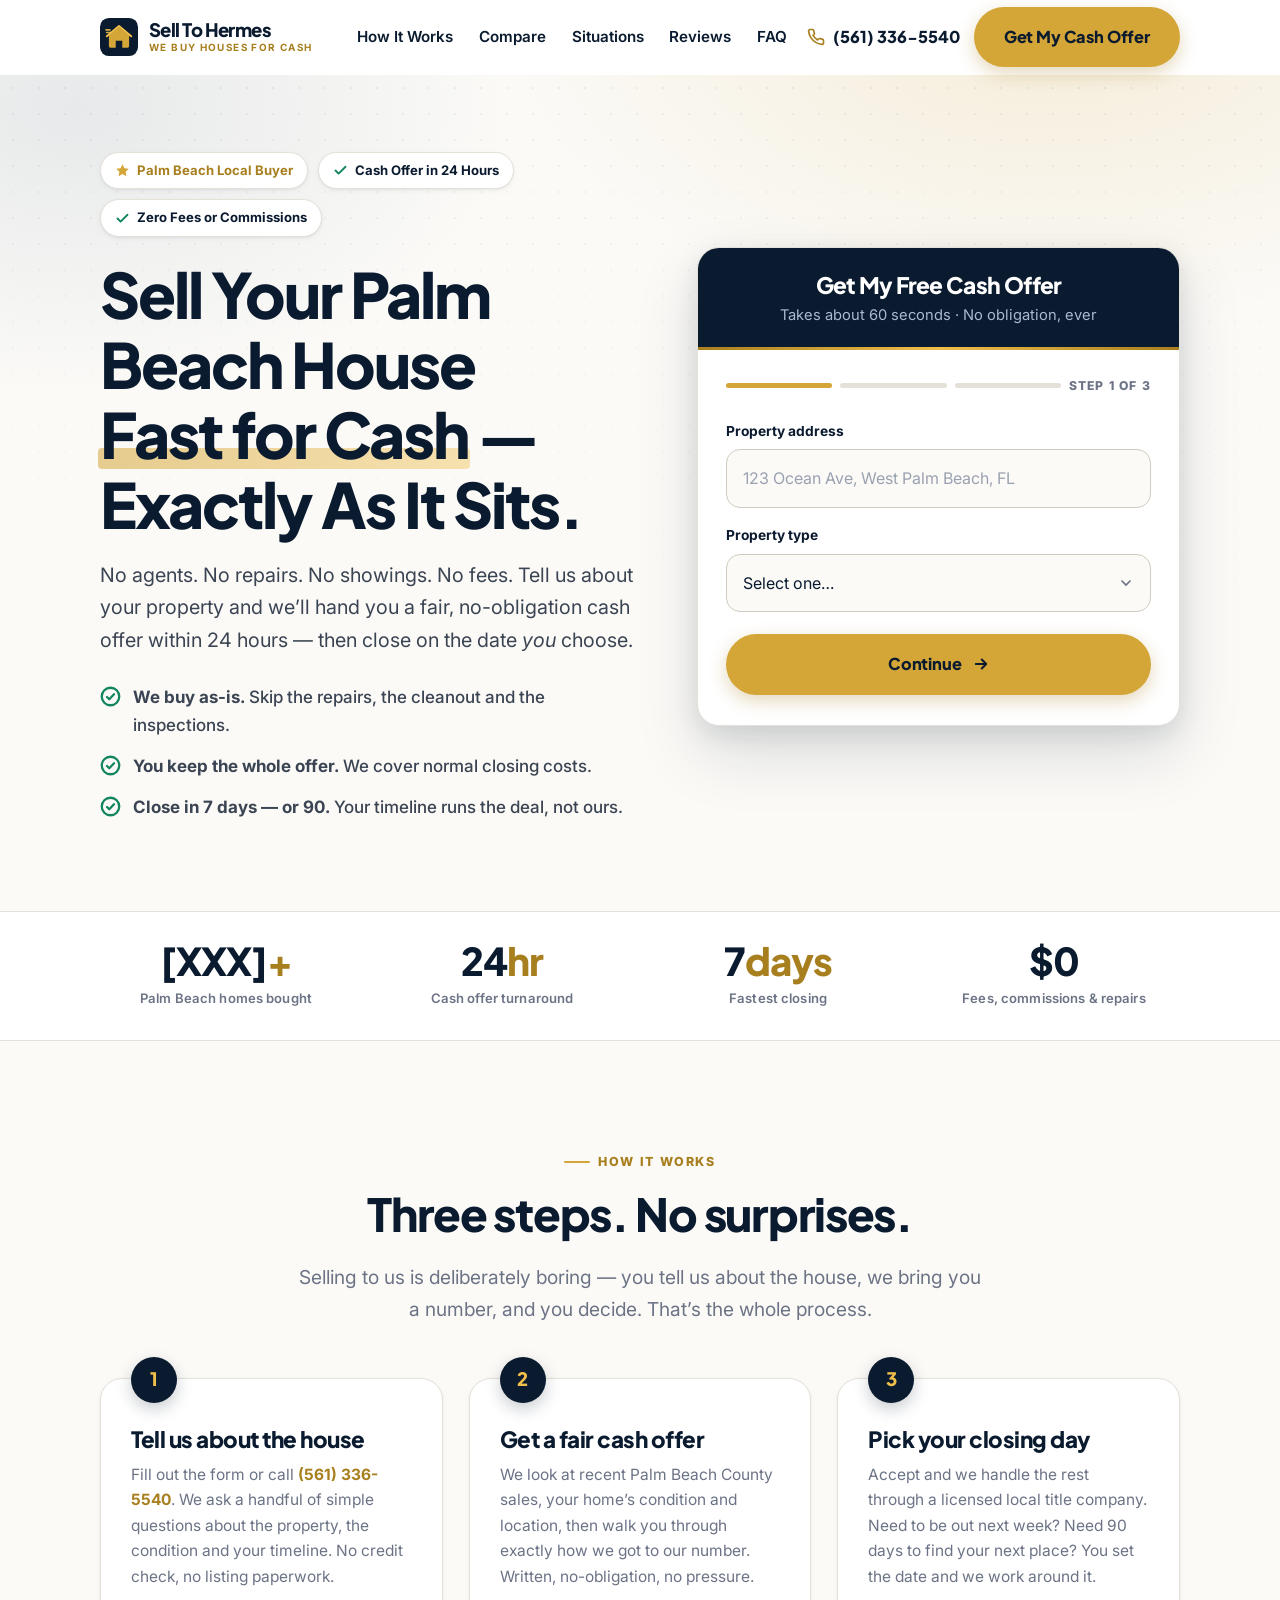
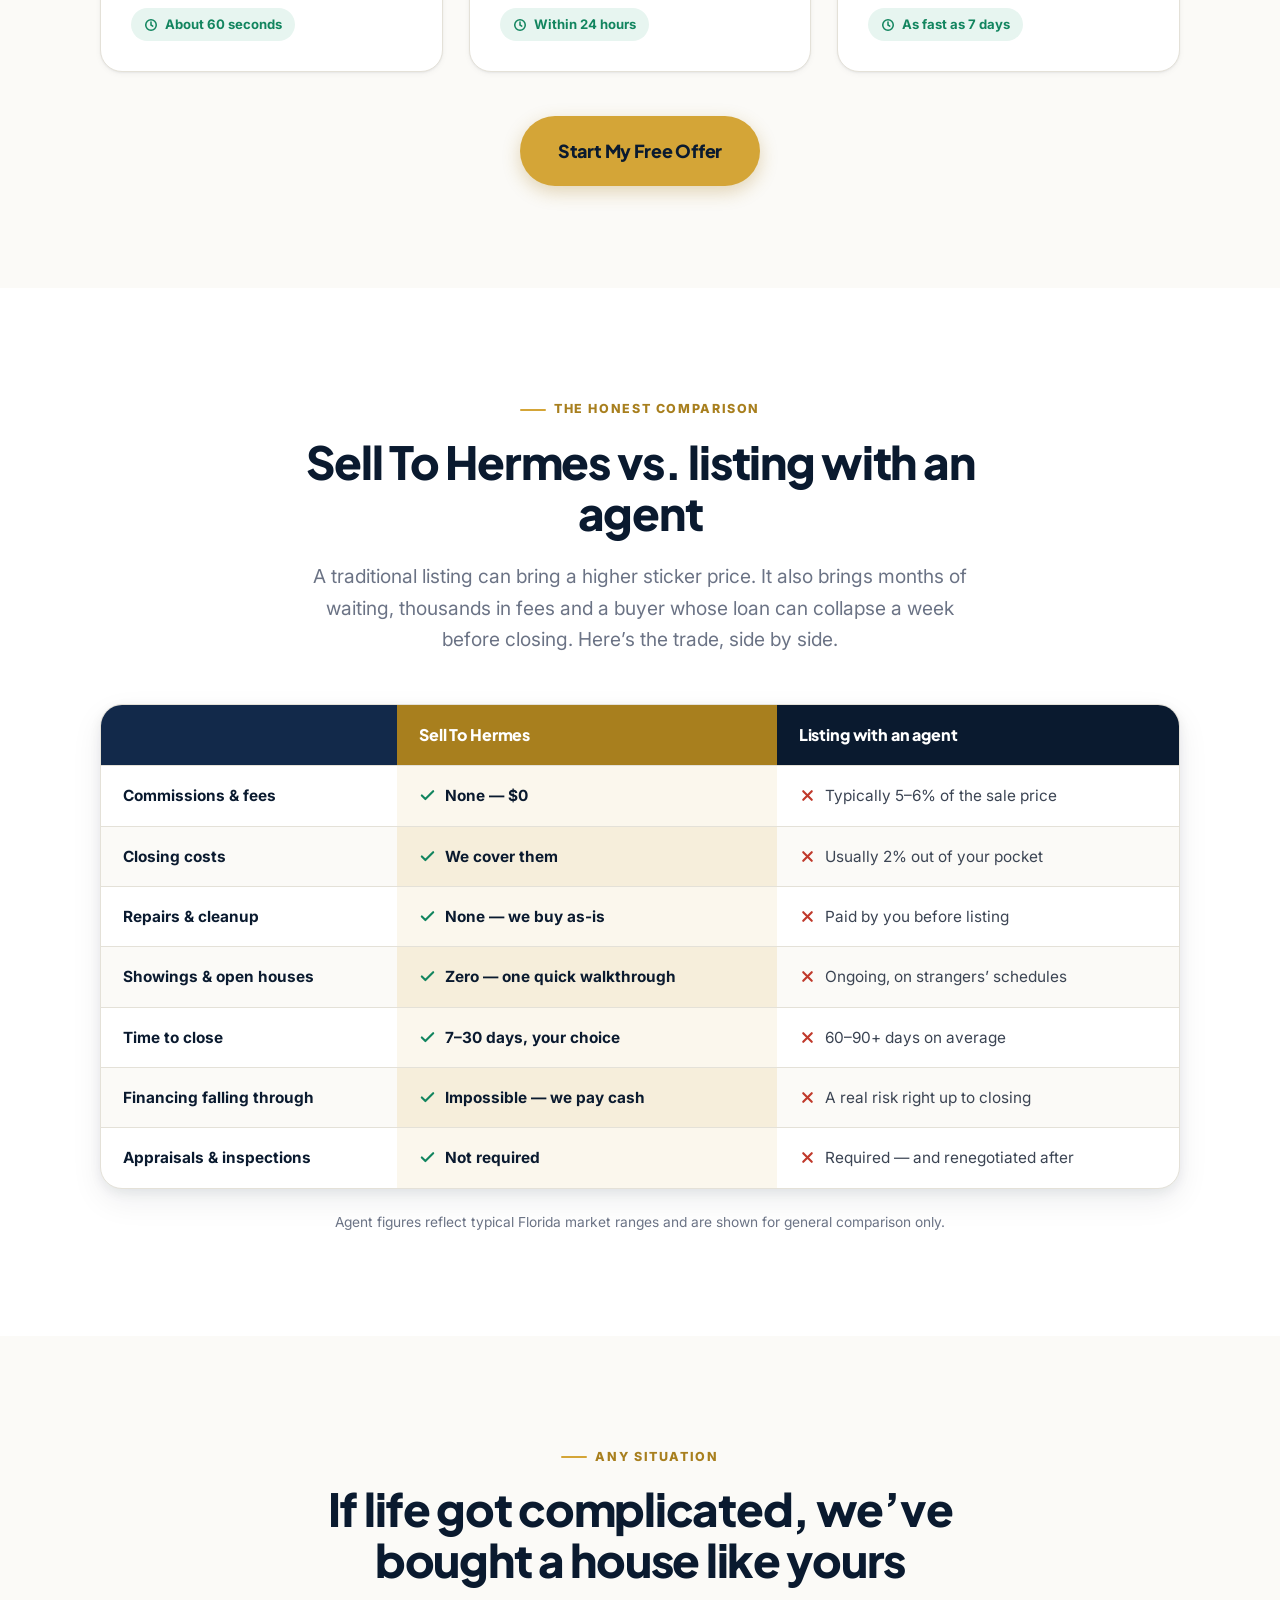
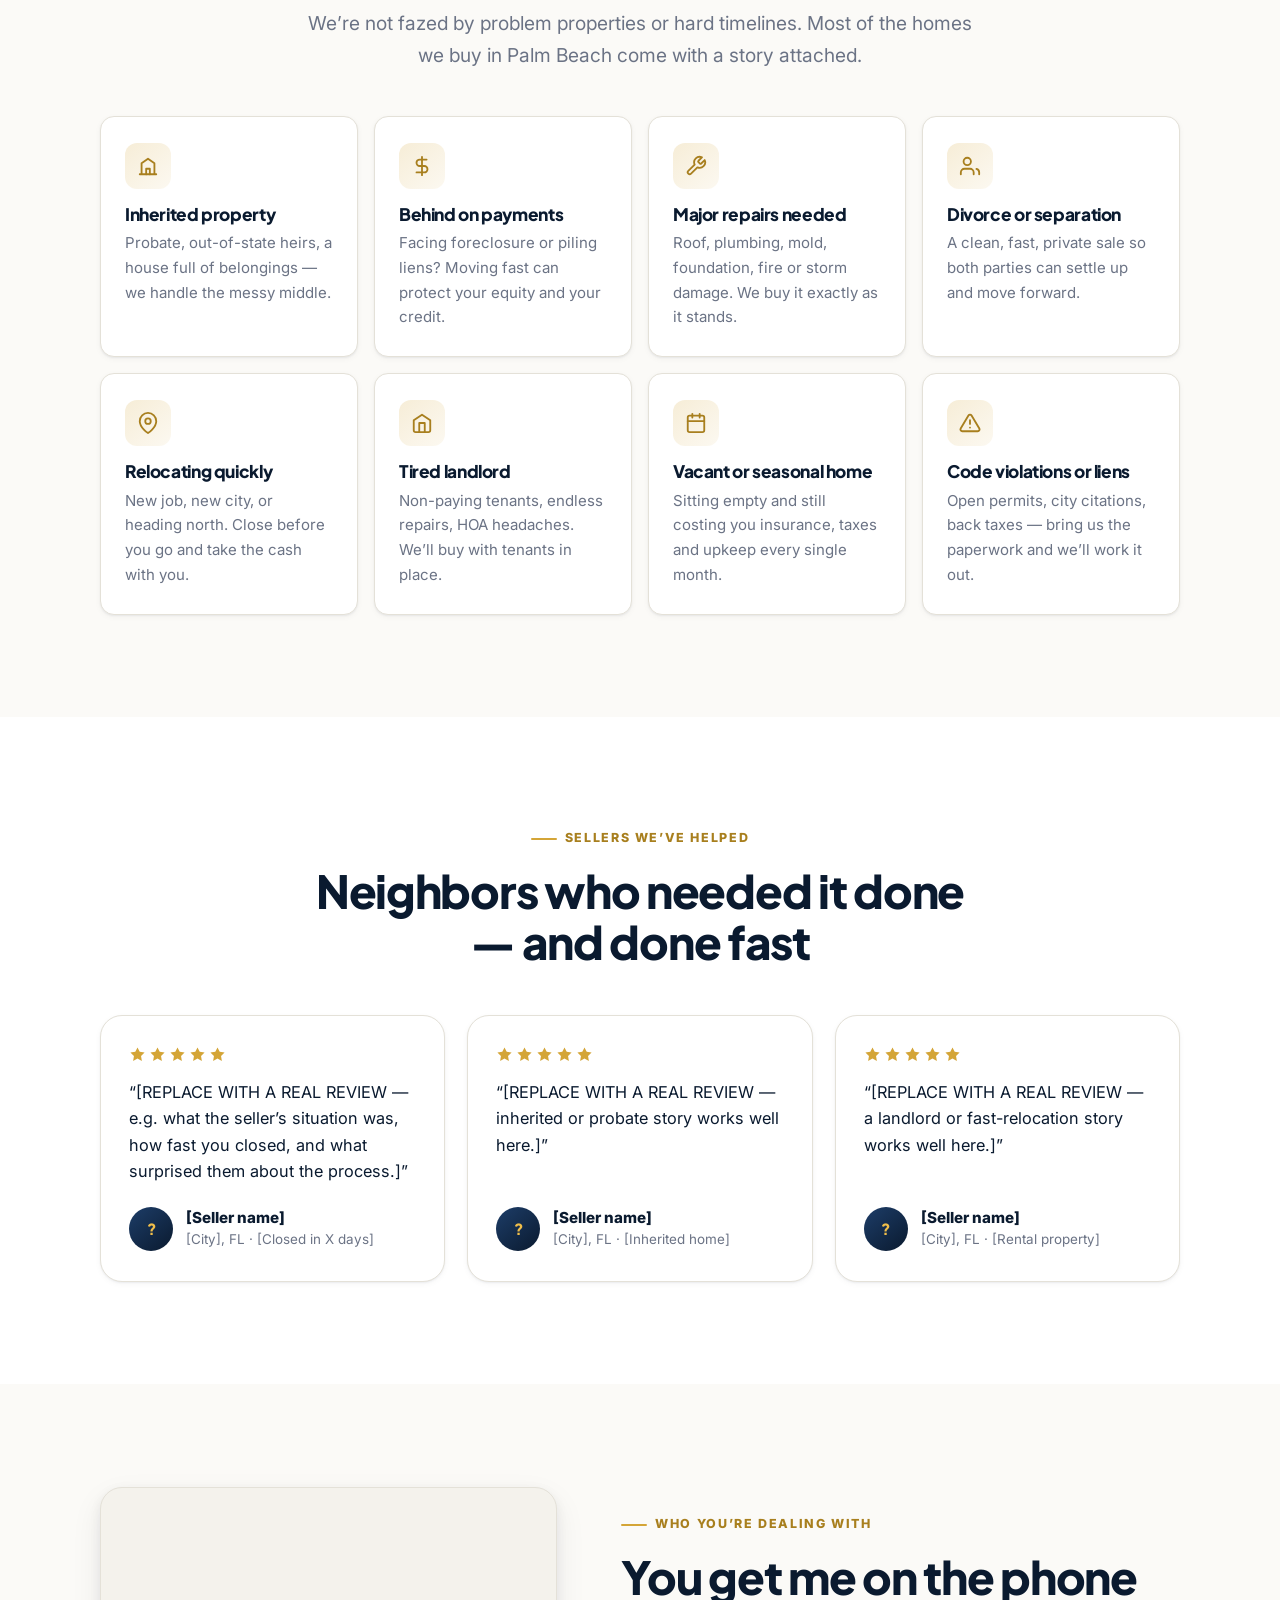
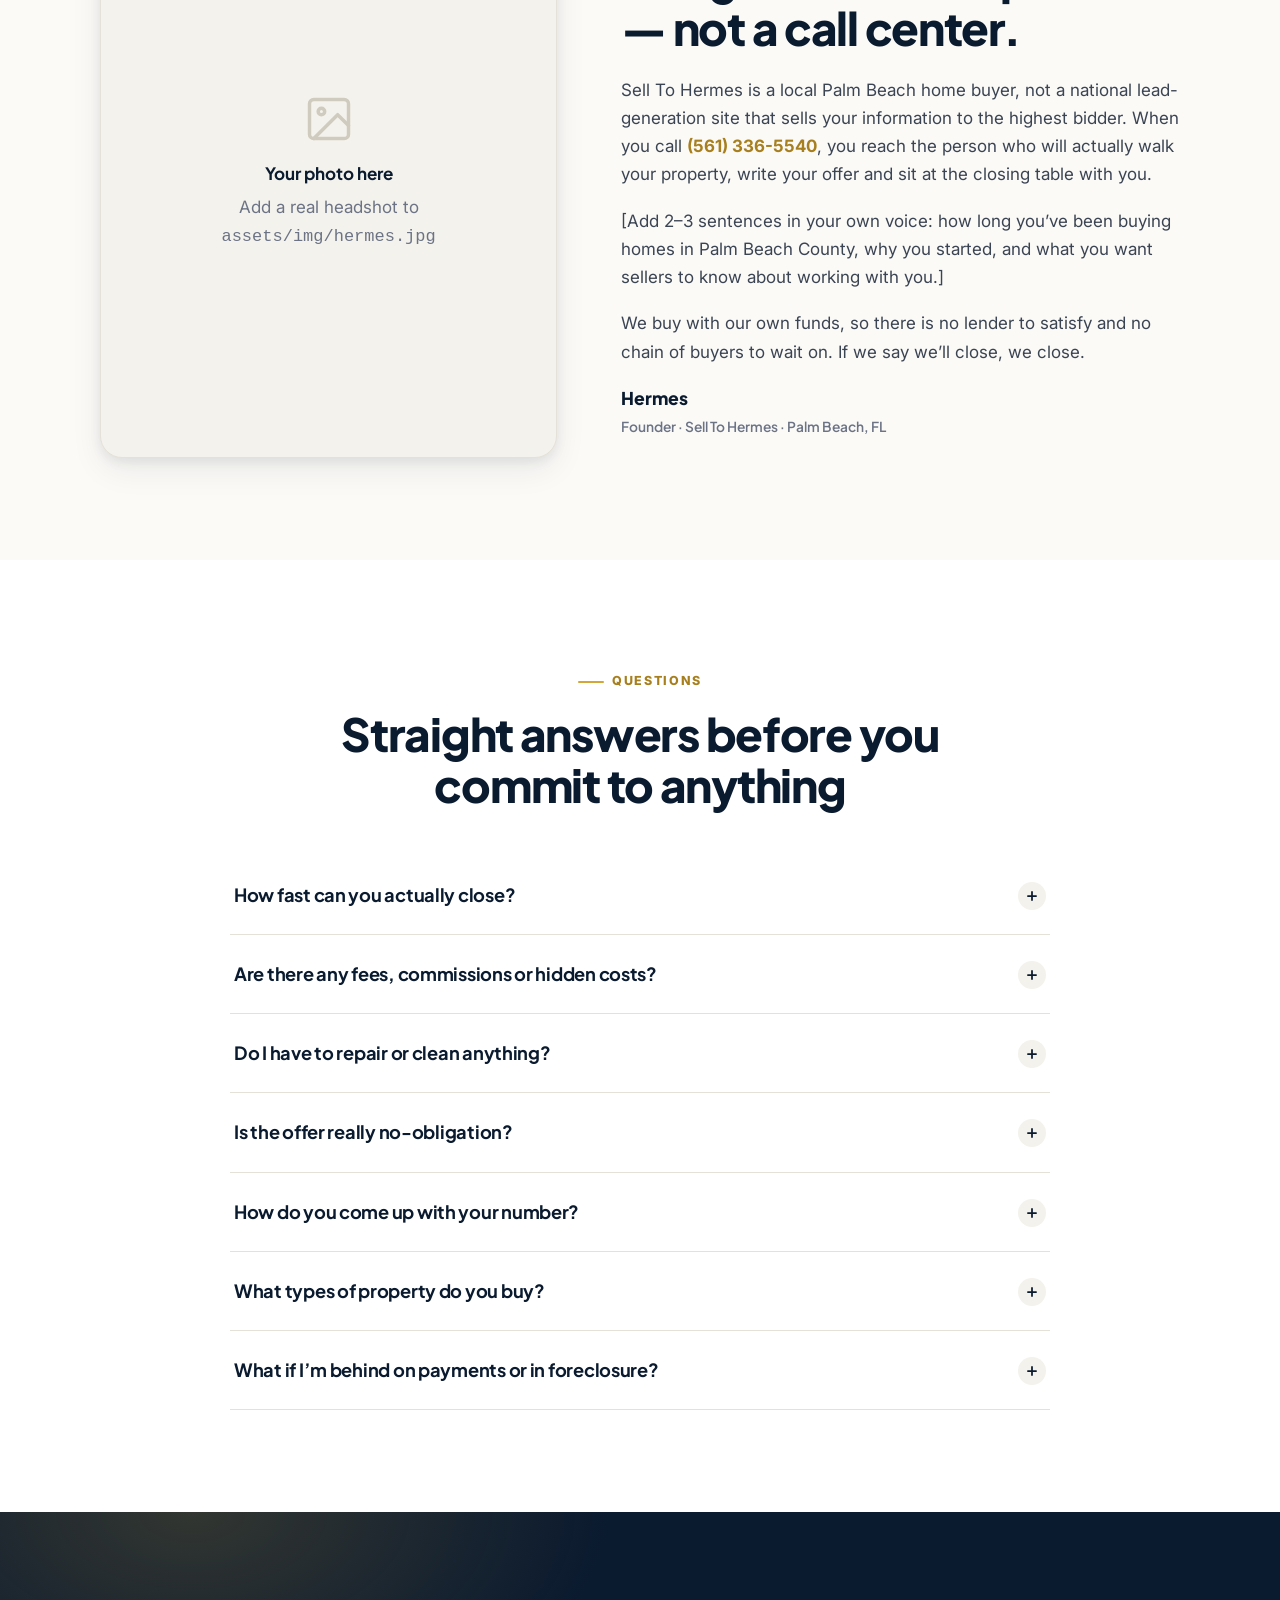
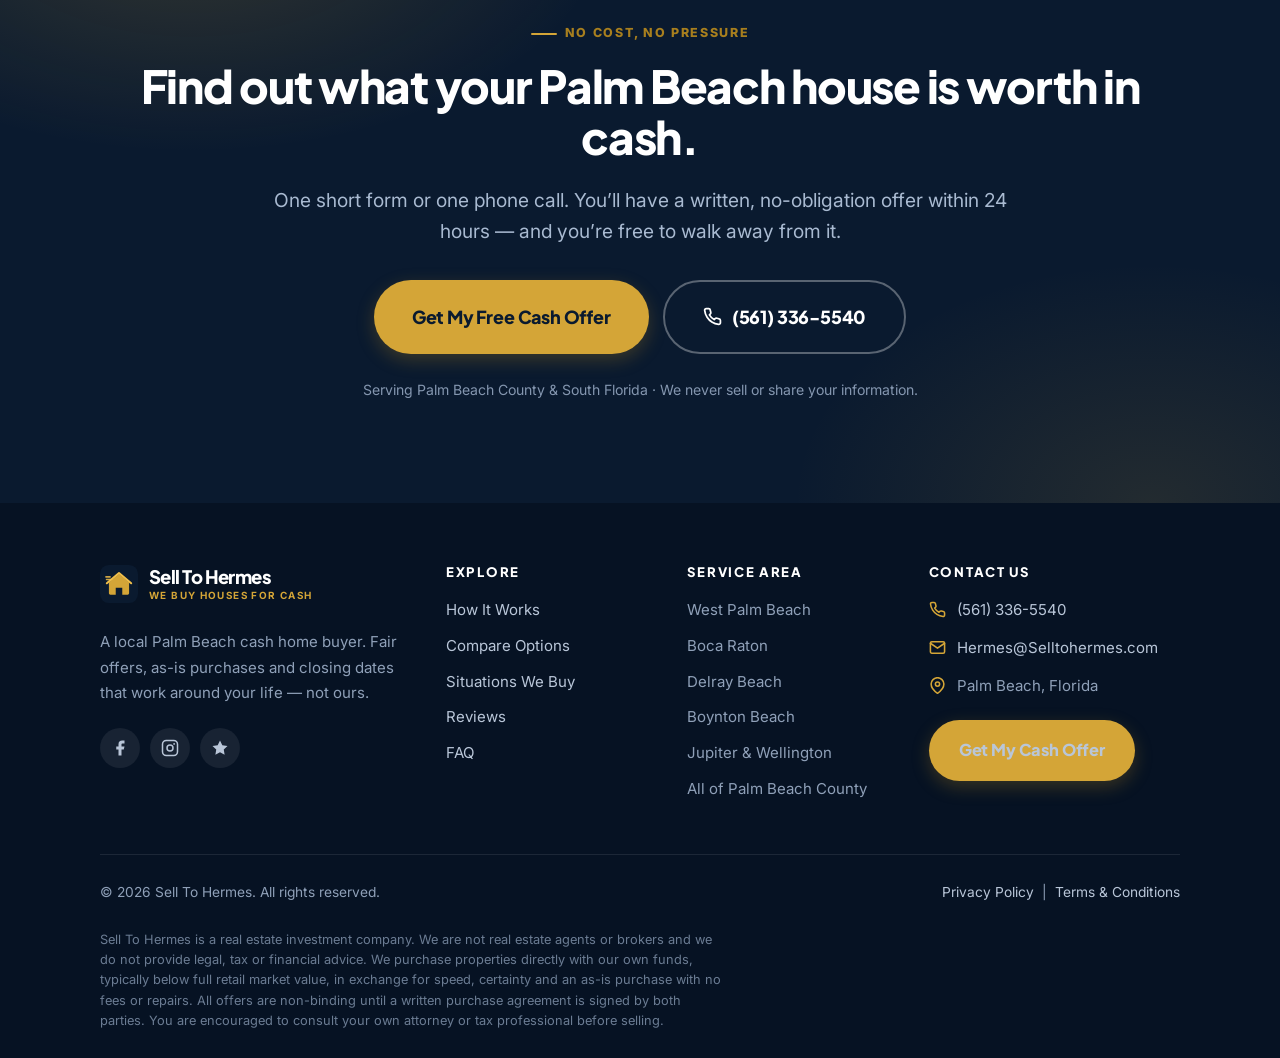
==== index.html @ 59752002 "Build Sell To Hermes cash-home-buyer landing site Complete static site for selltohermes.com, modeled" ====
<!DOCTYPE html>
<html lang="en">
<head>
<meta charset="utf-8">
<meta name="viewport" content="width=device-width, initial-scale=1">
<title>Sell To Hermes | We Buy Houses for Cash in Palm Beach, FL</title>
<meta name="description" content="Sell your Palm Beach house fast for cash. No agents, no fees, no repairs, no showings. Get a fair cash offer in 24 hours and close on the day you choose. Call (561) 336-5540.">
<link rel="canonical" href="https://selltohermes.com/">
<meta name="theme-color" content="#0A1A2F">

<!-- Open Graph / social -->
<meta property="og:type" content="website">
<meta property="og:site_name" content="Sell To Hermes">
<meta property="og:title" content="We Buy Houses for Cash in Palm Beach, FL | Sell To Hermes">
<meta property="og:description" content="Get a fair, no-obligation cash offer on your Palm Beach home in 24 hours. Any condition, any situation. You pick the closing date.">
<meta property="og:url" content="https://selltohermes.com/">
<meta property="og:image" content="https://selltohermes.com/assets/img/og-image.jpg">
<meta name="twitter:card" content="summary_large_image">

<link rel="icon" href="assets/img/favicon.svg" type="image/svg+xml">
<link rel="apple-touch-icon" href="assets/img/favicon.svg">

<link rel="preconnect" href="https://fonts.googleapis.com">
<link rel="preconnect" href="https://fonts.gstatic.com" crossorigin>
<link href="https://fonts.googleapis.com/css2?family=Inter:wght@400;500;600;700&family=Plus+Jakarta+Sans:wght@700;800&display=swap" rel="stylesheet">
<link rel="stylesheet" href="assets/css/styles.css">

<script type="application/ld+json">
{
  "@context": "https://schema.org",
  "@type": "RealEstateAgent",
  "name": "Sell To Hermes",
  "description": "Local cash home buyer serving Palm Beach County, Florida. We buy houses as-is for cash with no fees, no commissions and no repairs.",
  "url": "https://selltohermes.com/",
  "telephone": "+1-561-336-5540",
  "email": "Hermes@Selltohermes.com",
  "image": "https://selltohermes.com/assets/img/logo.svg",
  "priceRange": "$$",
  "address": {
    "@type": "PostalAddress",
    "addressLocality": "Palm Beach",
    "addressRegion": "FL",
    "addressCountry": "US"
  },
  "areaServed": [
    { "@type": "AdministrativeArea", "name": "Palm Beach County, Florida" },
    { "@type": "City", "name": "West Palm Beach" },
    { "@type": "City", "name": "Boca Raton" },
    { "@type": "City", "name": "Delray Beach" },
    { "@type": "City", "name": "Boynton Beach" },
    { "@type": "City", "name": "Jupiter" },
    { "@type": "City", "name": "Wellington" }
  ]
}
</script>
<script type="application/ld+json">
{
  "@context": "https://schema.org",
  "@type": "FAQPage",
  "mainEntity": [
    { "@type": "Question", "name": "How fast can you close?",
      "acceptedAnswer": { "@type": "Answer", "text": "We can close in as little as 7 days because we pay cash and skip lender approval, appraisals and underwriting. If you need more time, you pick the date — 30, 60 or 90 days out is no problem." } },
    { "@type": "Question", "name": "Do I pay any fees or commissions?",
      "acceptedAnswer": { "@type": "Answer", "text": "No. There are no agent commissions, no listing fees and no hidden charges. We also cover normal closing costs, so the number we agree on is the number you walk away with." } },
    { "@type": "Question", "name": "Do I need to make repairs or clean the house?",
      "acceptedAnswer": { "@type": "Answer", "text": "No. We buy houses completely as-is. Leave what you do not want, skip the repairs, skip the cleanout, skip the staging. Roof, plumbing, mold, code violations, hoarder situations — we have seen it and we will still make an offer." } },
    { "@type": "Question", "name": "Is the cash offer really no obligation?",
      "acceptedAnswer": { "@type": "Answer", "text": "Yes. You get a written offer with no pressure and no cost. Take it to your attorney, your family or another buyer. If it is not right for you, walk away — we will never chase you." } },
    { "@type": "Question", "name": "How do you decide what to offer?",
      "acceptedAnswer": { "@type": "Answer", "text": "We look at what comparable homes in your neighborhood have recently sold for, the condition and location of your property, and what it will cost us to repair and resell it. We will walk you through the math line by line so the number makes sense." } },
    { "@type": "Question", "name": "What kinds of properties do you buy?",
      "acceptedAnswer": { "@type": "Answer", "text": "Single family homes, townhouses, condos, duplexes, multi-family, mobile homes on land and vacant lots throughout Palm Beach County and South Florida — occupied, vacant, or with tenants in place." } }
  ]
}
</script>
</head>
<body>
<a class="skip-link" href="#main">Skip to content</a>

<!-- ═══════════════════════════════════════════════════════════ HEADER ═══ -->
<header class="header" id="header">
  <div class="wrap header__bar">
    <a class="logo" href="index.html" aria-label="Sell To Hermes — home">
      <img class="logo__mark" src="assets/img/logo.svg" alt="" width="38" height="38">
      <span class="logo__text">
        <span class="logo__name">Sell To Hermes</span>
        <span class="logo__tag">We Buy Houses for Cash</span>
      </span>
    </a>

    <nav class="nav" id="nav" aria-label="Main">
      <a href="#how">How It Works</a>
      <a href="#compare">Compare</a>
      <a href="#situations">Situations</a>
      <a href="#reviews">Reviews</a>
      <a href="#faq">FAQ</a>
      <a class="btn btn--ink" href="#offer">Get My Cash Offer</a>
    </nav>

    <div class="header__cta">
      <a class="header__phone" href="tel:+15613365540">
        <svg width="18" height="18" viewBox="0 0 24 24" fill="none" stroke="currentColor" stroke-width="2.2" stroke-linecap="round" stroke-linejoin="round" aria-hidden="true"><path d="M22 16.92v3a2 2 0 0 1-2.18 2 19.79 19.79 0 0 1-8.63-3.07 19.5 19.5 0 0 1-6-6 19.79 19.79 0 0 1-3.07-8.67A2 2 0 0 1 4.11 2h3a2 2 0 0 1 2 1.72c.13.96.36 1.9.7 2.81a2 2 0 0 1-.45 2.11L8.09 9.91a16 16 0 0 0 6 6l1.27-1.27a2 2 0 0 1 2.11-.45c.9.34 1.85.57 2.81.7A2 2 0 0 1 22 16.92z"/></svg>
        <span>(561) 336-5540</span>
      </a>
      <a class="btn" href="#offer">Get My Cash Offer</a>
      <button class="burger" id="burger" aria-label="Menu" aria-expanded="false" aria-controls="nav"><span></span></button>
    </div>
  </div>
</header>

<main id="main">

<!-- ═════════════════════════════════════════════════════════════ HERO ═══ -->
<section class="hero" id="offer">
  <div class="wrap hero__grid">

    <div class="hero__copy">
      <div class="badge-row">
        <span class="badge badge--stars">
          <svg width="15" height="15" viewBox="0 0 24 24" fill="currentColor" aria-hidden="true"><path d="M12 2l3.09 6.26L22 9.27l-5 4.87 1.18 6.88L12 17.77l-6.18 3.25L7 14.14 2 9.27l6.91-1.01L12 2z"/></svg>
          Palm Beach Local Buyer
        </span>
        <span class="badge">
          <svg width="15" height="15" viewBox="0 0 24 24" fill="none" stroke="currentColor" stroke-width="3" stroke-linecap="round" stroke-linejoin="round" aria-hidden="true"><path d="M20 6L9 17l-5-5"/></svg>
          Cash Offer in 24 Hours
        </span>
        <span class="badge">
          <svg width="15" height="15" viewBox="0 0 24 24" fill="none" stroke="currentColor" stroke-width="3" stroke-linecap="round" stroke-linejoin="round" aria-hidden="true"><path d="M20 6L9 17l-5-5"/></svg>
          Zero Fees or Commissions
        </span>
      </div>

      <h1>Sell Your Palm Beach House <span class="accent">Fast for Cash</span> — Exactly As It Sits.</h1>

      <p class="hero__sub">
        No agents. No repairs. No showings. No fees. Tell us about your property and
        we&rsquo;ll hand you a fair, no-obligation cash offer within 24 hours — then close
        on the date <em>you</em> choose.
      </p>
    </div>

    <div class="hero__points">
      <ul class="checks">
        <li>
          <svg width="21" height="21" viewBox="0 0 24 24" fill="none" stroke="currentColor" stroke-width="2.6" stroke-linecap="round" stroke-linejoin="round" aria-hidden="true"><circle cx="12" cy="12" r="10"/><path d="M8 12.5l2.6 2.6L16 9.5"/></svg>
          <span><strong>We buy as-is.</strong> Skip the repairs, the cleanout and the inspections.</span>
        </li>
        <li>
          <svg width="21" height="21" viewBox="0 0 24 24" fill="none" stroke="currentColor" stroke-width="2.6" stroke-linecap="round" stroke-linejoin="round" aria-hidden="true"><circle cx="12" cy="12" r="10"/><path d="M8 12.5l2.6 2.6L16 9.5"/></svg>
          <span><strong>You keep the whole offer.</strong> We cover normal closing costs.</span>
        </li>
        <li>
          <svg width="21" height="21" viewBox="0 0 24 24" fill="none" stroke="currentColor" stroke-width="2.6" stroke-linecap="round" stroke-linejoin="round" aria-hidden="true"><circle cx="12" cy="12" r="10"/><path d="M8 12.5l2.6 2.6L16 9.5"/></svg>
          <span><strong>Close in 7 days — or 90.</strong> Your timeline runs the deal, not ours.</span>
        </li>
      </ul>
    </div>

    <!-- ── Multi-step lead form ─────────────────────────────────────────── -->
    <div class="form-card reveal">
      <div class="form-card__head">
        <h2>Get My Free Cash Offer</h2>
        <p>Takes about 60 seconds &middot; No obligation, ever</p>
      </div>

      <div class="form-card__body">
        <div class="progress" aria-hidden="true">
          <span class="progress__step is-done" data-progress="1"></span>
          <span class="progress__step" data-progress="2"></span>
          <span class="progress__step" data-progress="3"></span>
          <span class="progress__label" id="stepLabel">Step 1 of 3</span>
        </div>

        <div class="form-alert" id="formAlert" role="alert"></div>

        <form id="offerForm" novalidate>
          <!-- Bot trap: real people never see or fill this -->
          <div class="hp" aria-hidden="true">
            <label for="company">Company</label>
            <input type="text" id="company" name="company" tabindex="-1" autocomplete="off">
          </div>

          <!-- Step 1 — the property -->
          <div class="step is-active" data-step="1">
            <div class="field">
              <label for="address">Property address</label>
              <input type="text" id="address" name="address" placeholder="123 Ocean Ave, West Palm Beach, FL" autocomplete="street-address" required>
              <span class="field__error">Please enter the property address.</span>
            </div>
            <div class="field">
              <label for="propertyType">Property type</label>
              <select id="propertyType" name="propertyType" required>
                <option value="">Select one&hellip;</option>
                <option>Single family home</option>
                <option>Condo</option>
                <option>Townhouse</option>
                <option>Duplex / Multi-family</option>
                <option>Mobile home</option>
                <option>Vacant land</option>
                <option>Other</option>
              </select>
              <span class="field__error">Please choose a property type.</span>
            </div>
            <div class="form-actions">
              <button type="button" class="btn btn--block" data-next="2">
                Continue
                <svg width="18" height="18" viewBox="0 0 24 24" fill="none" stroke="currentColor" stroke-width="2.6" stroke-linecap="round" stroke-linejoin="round" aria-hidden="true"><path d="M5 12h14M13 6l6 6-6 6"/></svg>
              </button>
            </div>
          </div>

          <!-- Step 2 — the situation -->
          <div class="step" data-step="2">
            <div class="field">
              <label for="condition">Overall condition</label>
              <select id="condition" name="condition" required>
                <option value="">Select one&hellip;</option>
                <option>Move-in ready</option>
                <option>Needs minor work</option>
                <option>Needs major repairs</option>
                <option>Not sure</option>
              </select>
              <span class="field__error">Please choose a condition.</span>
            </div>
            <div class="field">
              <label>How soon do you want to sell?</label>
              <div class="chips">
                <label class="chip"><input type="radio" name="timeline" value="ASAP" required><span>ASAP</span></label>
                <label class="chip"><input type="radio" name="timeline" value="1-3 months"><span>1&ndash;3 months</span></label>
                <label class="chip"><input type="radio" name="timeline" value="3+ months"><span>3+ months</span></label>
                <label class="chip"><input type="radio" name="timeline" value="Just exploring"><span>Just exploring</span></label>
              </div>
              <span class="field__error">Please pick a timeline.</span>
            </div>
            <div class="form-actions">
              <button type="button" class="form-back" data-back="1">Back</button>
              <button type="button" class="btn" data-next="3">
                Continue
                <svg width="18" height="18" viewBox="0 0 24 24" fill="none" stroke="currentColor" stroke-width="2.6" stroke-linecap="round" stroke-linejoin="round" aria-hidden="true"><path d="M5 12h14M13 6l6 6-6 6"/></svg>
              </button>
            </div>
          </div>

          <!-- Step 3 — contact -->
          <div class="step" data-step="3">
            <div class="field">
              <label for="name">Your name</label>
              <input type="text" id="name" name="name" placeholder="Jane Smith" autocomplete="name" required>
              <span class="field__error">Please enter your name.</span>
            </div>
            <div class="field-row">
              <div class="field">
                <label for="phone">Phone</label>
                <input type="tel" id="phone" name="phone" placeholder="(561) 555-0123" autocomplete="tel" required>
                <span class="field__error">Enter a valid phone number.</span>
              </div>
              <div class="field">
                <label for="email">Email</label>
                <input type="email" id="email" name="email" placeholder="you@email.com" autocomplete="email" required>
                <span class="field__error">Enter a valid email address.</span>
              </div>
            </div>
            <div class="form-actions">
              <button type="button" class="form-back" data-back="2">Back</button>
              <button type="submit" class="btn" id="submitBtn">Get My Cash Offer</button>
            </div>
            <p class="form-note">
              <svg width="15" height="15" viewBox="0 0 24 24" fill="none" stroke="currentColor" stroke-width="2.4" stroke-linecap="round" stroke-linejoin="round" aria-hidden="true"><rect x="3" y="11" width="18" height="11" rx="2"/><path d="M7 11V7a5 5 0 0 1 10 0v4"/></svg>
              Your information stays private. We never sell or share your details, and there is
              never any obligation to accept our offer.
            </p>
          </div>
        </form>
      </div>
    </div>

  </div>
</section>

<!-- ══════════════════════════════════════════════════════ TRUST STRIP ═══ -->
<section class="trust">
  <div class="wrap trust__grid">
    <div class="reveal">
      <!-- PLACEHOLDER: swap in your real number of homes purchased -->
      <div class="trust__num">[XXX]<em>+</em></div>
      <div class="trust__label">Palm Beach homes bought</div>
    </div>
    <div class="reveal">
      <div class="trust__num">24<em>hr</em></div>
      <div class="trust__label">Cash offer turnaround</div>
    </div>
    <div class="reveal">
      <div class="trust__num">7<em>days</em></div>
      <div class="trust__label">Fastest closing</div>
    </div>
    <div class="reveal">
      <div class="trust__num">$0</div>
      <div class="trust__label">Fees, commissions &amp; repairs</div>
    </div>
  </div>
</section>

<!-- ═════════════════════════════════════════════════════════════ HOW ═══ -->
<section class="section section--paper" id="how">
  <div class="wrap">
    <div class="center measure-center">
      <span class="eyebrow eyebrow--center">How It Works</span>
      <h2>Three steps. No surprises.</h2>
      <p class="lede">Selling to us is deliberately boring — you tell us about the house,
      we bring you a number, and you decide. That&rsquo;s the whole process.</p>
    </div>

    <div class="steps">
      <article class="step-card reveal">
        <span class="step-card__num">1</span>
        <h3>Tell us about the house</h3>
        <p>Fill out the form or call <a href="tel:+15613365540" style="color:var(--gold-deep);font-weight:700;text-decoration:none">(561) 336-5540</a>.
        We ask a handful of simple questions about the property, the condition and your timeline. No credit check, no listing paperwork.</p>
        <span class="step-card__meta">
          <svg width="14" height="14" viewBox="0 0 24 24" fill="none" stroke="currentColor" stroke-width="2.6" stroke-linecap="round" aria-hidden="true"><circle cx="12" cy="12" r="9"/><path d="M12 7v5l3 2"/></svg>
          About 60 seconds
        </span>
      </article>

      <article class="step-card reveal">
        <span class="step-card__num">2</span>
        <h3>Get a fair cash offer</h3>
        <p>We look at recent Palm Beach County sales, your home&rsquo;s condition and location, then
        walk you through exactly how we got to our number. Written, no-obligation, no pressure.</p>
        <span class="step-card__meta">
          <svg width="14" height="14" viewBox="0 0 24 24" fill="none" stroke="currentColor" stroke-width="2.6" stroke-linecap="round" aria-hidden="true"><circle cx="12" cy="12" r="9"/><path d="M12 7v5l3 2"/></svg>
          Within 24 hours
        </span>
      </article>

      <article class="step-card reveal">
        <span class="step-card__num">3</span>
        <h3>Pick your closing day</h3>
        <p>Accept and we handle the rest through a licensed local title company. Need to be out
        next week? Need 90 days to find your next place? You set the date and we work around it.</p>
        <span class="step-card__meta">
          <svg width="14" height="14" viewBox="0 0 24 24" fill="none" stroke="currentColor" stroke-width="2.6" stroke-linecap="round" aria-hidden="true"><circle cx="12" cy="12" r="9"/><path d="M12 7v5l3 2"/></svg>
          As fast as 7 days
        </span>
      </article>
    </div>

    <div class="center" style="margin-top:44px">
      <a class="btn btn--lg" href="#offer">Start My Free Offer</a>
    </div>
  </div>
</section>

<!-- ═════════════════════════════════════════════════════════ COMPARE ═══ -->
<section class="section" id="compare">
  <div class="wrap">
    <div class="center measure-center">
      <span class="eyebrow eyebrow--center">The Honest Comparison</span>
      <h2>Sell To Hermes vs. listing with an agent</h2>
      <p class="lede">A traditional listing can bring a higher sticker price. It also brings
      months of waiting, thousands in fees and a buyer whose loan can collapse a week before
      closing. Here&rsquo;s the trade, side by side.</p>
    </div>

    <div class="compare reveal">
      <div class="compare__scroll">
        <table>
          <caption class="hp">Comparison of selling to Sell To Hermes versus listing with a real estate agent</caption>
          <thead>
            <tr>
              <th scope="col">&nbsp;</th>
              <th scope="col" class="is-featured">Sell To Hermes</th>
              <th scope="col">Listing with an agent</th>
            </tr>
          </thead>
          <tbody>
            <tr>
              <td>Commissions &amp; fees</td>
              <td class="is-featured"><span class="cell cell--yes"><svg width="17" height="17" viewBox="0 0 24 24" fill="none" stroke="currentColor" stroke-width="3" stroke-linecap="round" stroke-linejoin="round" aria-hidden="true"><path d="M20 6L9 17l-5-5"/></svg>None — $0</span></td>
              <td><span class="cell cell--no"><svg width="17" height="17" viewBox="0 0 24 24" fill="none" stroke="currentColor" stroke-width="3" stroke-linecap="round" aria-hidden="true"><path d="M18 6L6 18M6 6l12 12"/></svg>Typically 5&ndash;6% of the sale price</span></td>
            </tr>
            <tr>
              <td>Closing costs</td>
              <td class="is-featured"><span class="cell cell--yes"><svg width="17" height="17" viewBox="0 0 24 24" fill="none" stroke="currentColor" stroke-width="3" stroke-linecap="round" stroke-linejoin="round" aria-hidden="true"><path d="M20 6L9 17l-5-5"/></svg>We cover them</span></td>
              <td><span class="cell cell--no"><svg width="17" height="17" viewBox="0 0 24 24" fill="none" stroke="currentColor" stroke-width="3" stroke-linecap="round" aria-hidden="true"><path d="M18 6L6 18M6 6l12 12"/></svg>Usually 2% out of your pocket</span></td>
            </tr>
            <tr>
              <td>Repairs &amp; cleanup</td>
              <td class="is-featured"><span class="cell cell--yes"><svg width="17" height="17" viewBox="0 0 24 24" fill="none" stroke="currentColor" stroke-width="3" stroke-linecap="round" stroke-linejoin="round" aria-hidden="true"><path d="M20 6L9 17l-5-5"/></svg>None — we buy as-is</span></td>
              <td><span class="cell cell--no"><svg width="17" height="17" viewBox="0 0 24 24" fill="none" stroke="currentColor" stroke-width="3" stroke-linecap="round" aria-hidden="true"><path d="M18 6L6 18M6 6l12 12"/></svg>Paid by you before listing</span></td>
            </tr>
            <tr>
              <td>Showings &amp; open houses</td>
              <td class="is-featured"><span class="cell cell--yes"><svg width="17" height="17" viewBox="0 0 24 24" fill="none" stroke="currentColor" stroke-width="3" stroke-linecap="round" stroke-linejoin="round" aria-hidden="true"><path d="M20 6L9 17l-5-5"/></svg>Zero — one quick walkthrough</span></td>
              <td><span class="cell cell--no"><svg width="17" height="17" viewBox="0 0 24 24" fill="none" stroke="currentColor" stroke-width="3" stroke-linecap="round" aria-hidden="true"><path d="M18 6L6 18M6 6l12 12"/></svg>Ongoing, on strangers&rsquo; schedules</span></td>
            </tr>
            <tr>
              <td>Time to close</td>
              <td class="is-featured"><span class="cell cell--yes"><svg width="17" height="17" viewBox="0 0 24 24" fill="none" stroke="currentColor" stroke-width="3" stroke-linecap="round" stroke-linejoin="round" aria-hidden="true"><path d="M20 6L9 17l-5-5"/></svg>7&ndash;30 days, your choice</span></td>
              <td><span class="cell cell--no"><svg width="17" height="17" viewBox="0 0 24 24" fill="none" stroke="currentColor" stroke-width="3" stroke-linecap="round" aria-hidden="true"><path d="M18 6L6 18M6 6l12 12"/></svg>60&ndash;90+ days on average</span></td>
            </tr>
            <tr>
              <td>Financing falling through</td>
              <td class="is-featured"><span class="cell cell--yes"><svg width="17" height="17" viewBox="0 0 24 24" fill="none" stroke="currentColor" stroke-width="3" stroke-linecap="round" stroke-linejoin="round" aria-hidden="true"><path d="M20 6L9 17l-5-5"/></svg>Impossible — we pay cash</span></td>
              <td><span class="cell cell--no"><svg width="17" height="17" viewBox="0 0 24 24" fill="none" stroke="currentColor" stroke-width="3" stroke-linecap="round" aria-hidden="true"><path d="M18 6L6 18M6 6l12 12"/></svg>A real risk right up to closing</span></td>
            </tr>
            <tr>
              <td>Appraisals &amp; inspections</td>
              <td class="is-featured"><span class="cell cell--yes"><svg width="17" height="17" viewBox="0 0 24 24" fill="none" stroke="currentColor" stroke-width="3" stroke-linecap="round" stroke-linejoin="round" aria-hidden="true"><path d="M20 6L9 17l-5-5"/></svg>Not required</span></td>
              <td><span class="cell cell--no"><svg width="17" height="17" viewBox="0 0 24 24" fill="none" stroke="currentColor" stroke-width="3" stroke-linecap="round" aria-hidden="true"><path d="M18 6L6 18M6 6l12 12"/></svg>Required — and renegotiated after</span></td>
            </tr>
          </tbody>
        </table>
      </div>
    </div>
    <p class="center" style="margin-top:22px;font-size:.86rem;color:var(--muted)">
      Agent figures reflect typical Florida market ranges and are shown for general comparison only.
    </p>
  </div>
</section>

<!-- ══════════════════════════════════════════════════════ SITUATIONS ═══ -->
<section class="section section--paper" id="situations">
  <div class="wrap">
    <div class="center measure-center">
      <span class="eyebrow eyebrow--center">Any Situation</span>
      <h2>If life got complicated, we&rsquo;ve bought a house like yours</h2>
      <p class="lede">We&rsquo;re not fazed by problem properties or hard timelines. Most of the
      homes we buy in Palm Beach come with a story attached.</p>
    </div>

    <div class="tile-grid">
      <article class="tile reveal">
        <div class="tile__icon"><svg width="22" height="22" viewBox="0 0 24 24" fill="none" stroke="currentColor" stroke-width="2" stroke-linecap="round" stroke-linejoin="round" aria-hidden="true"><path d="M3 21h18M5 21V9l7-5 7 5v12"/><path d="M10 21v-6h4v6"/></svg></div>
        <h3>Inherited property</h3>
        <p>Probate, out-of-state heirs, a house full of belongings — we handle the messy middle.</p>
      </article>
      <article class="tile reveal">
        <div class="tile__icon"><svg width="22" height="22" viewBox="0 0 24 24" fill="none" stroke="currentColor" stroke-width="2" stroke-linecap="round" stroke-linejoin="round" aria-hidden="true"><path d="M12 2v20M17 5H9.5a3.5 3.5 0 0 0 0 7h5a3.5 3.5 0 0 1 0 7H6"/></svg></div>
        <h3>Behind on payments</h3>
        <p>Facing foreclosure or piling liens? Moving fast can protect your equity and your credit.</p>
      </article>
      <article class="tile reveal">
        <div class="tile__icon"><svg width="22" height="22" viewBox="0 0 24 24" fill="none" stroke="currentColor" stroke-width="2" stroke-linecap="round" stroke-linejoin="round" aria-hidden="true"><path d="M14.7 6.3a1 1 0 0 0 0 1.4l1.6 1.6a1 1 0 0 0 1.4 0l3.77-3.77a6 6 0 0 1-7.94 7.94l-6.91 6.91a2.12 2.12 0 0 1-3-3l6.91-6.91a6 6 0 0 1 7.94-7.94l-3.76 3.76z"/></svg></div>
        <h3>Major repairs needed</h3>
        <p>Roof, plumbing, mold, foundation, fire or storm damage. We buy it exactly as it stands.</p>
      </article>
      <article class="tile reveal">
        <div class="tile__icon"><svg width="22" height="22" viewBox="0 0 24 24" fill="none" stroke="currentColor" stroke-width="2" stroke-linecap="round" stroke-linejoin="round" aria-hidden="true"><path d="M16 21v-2a4 4 0 0 0-4-4H6a4 4 0 0 0-4 4v2"/><circle cx="9" cy="7" r="4"/><path d="M22 21v-2a4 4 0 0 0-3-3.87"/></svg></div>
        <h3>Divorce or separation</h3>
        <p>A clean, fast, private sale so both parties can settle up and move forward.</p>
      </article>
      <article class="tile reveal">
        <div class="tile__icon"><svg width="22" height="22" viewBox="0 0 24 24" fill="none" stroke="currentColor" stroke-width="2" stroke-linecap="round" stroke-linejoin="round" aria-hidden="true"><path d="M21 10c0 7-9 13-9 13s-9-6-9-13a9 9 0 0 1 18 0z"/><circle cx="12" cy="10" r="3"/></svg></div>
        <h3>Relocating quickly</h3>
        <p>New job, new city, or heading north. Close before you go and take the cash with you.</p>
      </article>
      <article class="tile reveal">
        <div class="tile__icon"><svg width="22" height="22" viewBox="0 0 24 24" fill="none" stroke="currentColor" stroke-width="2" stroke-linecap="round" stroke-linejoin="round" aria-hidden="true"><path d="M3 9l9-6 9 6v11a2 2 0 0 1-2 2H5a2 2 0 0 1-2-2z"/><path d="M9 22V12h6v10"/></svg></div>
        <h3>Tired landlord</h3>
        <p>Non-paying tenants, endless repairs, HOA headaches. We&rsquo;ll buy with tenants in place.</p>
      </article>
      <article class="tile reveal">
        <div class="tile__icon"><svg width="22" height="22" viewBox="0 0 24 24" fill="none" stroke="currentColor" stroke-width="2" stroke-linecap="round" stroke-linejoin="round" aria-hidden="true"><rect x="3" y="4" width="18" height="18" rx="2"/><path d="M16 2v4M8 2v4M3 10h18"/></svg></div>
        <h3>Vacant or seasonal home</h3>
        <p>Sitting empty and still costing you insurance, taxes and upkeep every single month.</p>
      </article>
      <article class="tile reveal">
        <div class="tile__icon"><svg width="22" height="22" viewBox="0 0 24 24" fill="none" stroke="currentColor" stroke-width="2" stroke-linecap="round" stroke-linejoin="round" aria-hidden="true"><path d="M10.29 3.86L1.82 18a2 2 0 0 0 1.71 3h16.94a2 2 0 0 0 1.71-3L13.71 3.86a2 2 0 0 0-3.42 0z"/><path d="M12 9v4M12 17h.01"/></svg></div>
        <h3>Code violations or liens</h3>
        <p>Open permits, city citations, back taxes — bring us the paperwork and we&rsquo;ll work it out.</p>
      </article>
    </div>
  </div>
</section>

<!-- ═════════════════════════════════════════════════════════ REVIEWS ═══ -->
<section class="section" id="reviews">
  <div class="wrap">
    <div class="center measure-center">
      <span class="eyebrow eyebrow--center">Sellers We&rsquo;ve Helped</span>
      <h2>Neighbors who needed it done — and done fast</h2>
    </div>

    <!-- ══ PLACEHOLDER ══ Replace all three quotes with REAL reviews (Google,
         Facebook, or written testimonials with the seller's permission). Do not
         publish these sample quotes as if they were real customers. ══ -->
    <div class="quotes">
      <article class="quote reveal">
        <div class="quote__stars" aria-label="5 out of 5 stars">
          <svg width="17" height="17" viewBox="0 0 24 24" fill="currentColor" aria-hidden="true"><path d="M12 2l3.09 6.26L22 9.27l-5 4.87 1.18 6.88L12 17.77l-6.18 3.25L7 14.14 2 9.27l6.91-1.01L12 2z"/></svg>
          <svg width="17" height="17" viewBox="0 0 24 24" fill="currentColor" aria-hidden="true"><path d="M12 2l3.09 6.26L22 9.27l-5 4.87 1.18 6.88L12 17.77l-6.18 3.25L7 14.14 2 9.27l6.91-1.01L12 2z"/></svg>
          <svg width="17" height="17" viewBox="0 0 24 24" fill="currentColor" aria-hidden="true"><path d="M12 2l3.09 6.26L22 9.27l-5 4.87 1.18 6.88L12 17.77l-6.18 3.25L7 14.14 2 9.27l6.91-1.01L12 2z"/></svg>
          <svg width="17" height="17" viewBox="0 0 24 24" fill="currentColor" aria-hidden="true"><path d="M12 2l3.09 6.26L22 9.27l-5 4.87 1.18 6.88L12 17.77l-6.18 3.25L7 14.14 2 9.27l6.91-1.01L12 2z"/></svg>
          <svg width="17" height="17" viewBox="0 0 24 24" fill="currentColor" aria-hidden="true"><path d="M12 2l3.09 6.26L22 9.27l-5 4.87 1.18 6.88L12 17.77l-6.18 3.25L7 14.14 2 9.27l6.91-1.01L12 2z"/></svg>
        </div>
        <blockquote>&ldquo;[REPLACE WITH A REAL REVIEW — e.g. what the seller&rsquo;s situation was, how fast you closed, and what surprised them about the process.]&rdquo;</blockquote>
        <div class="quote__who">
          <div class="quote__avatar" aria-hidden="true">?</div>
          <div>
            <div class="quote__name">[Seller name]</div>
            <div class="quote__meta">[City], FL &middot; [Closed in X days]</div>
          </div>
        </div>
      </article>

      <article class="quote reveal">
        <div class="quote__stars" aria-label="5 out of 5 stars">
          <svg width="17" height="17" viewBox="0 0 24 24" fill="currentColor" aria-hidden="true"><path d="M12 2l3.09 6.26L22 9.27l-5 4.87 1.18 6.88L12 17.77l-6.18 3.25L7 14.14 2 9.27l6.91-1.01L12 2z"/></svg>
          <svg width="17" height="17" viewBox="0 0 24 24" fill="currentColor" aria-hidden="true"><path d="M12 2l3.09 6.26L22 9.27l-5 4.87 1.18 6.88L12 17.77l-6.18 3.25L7 14.14 2 9.27l6.91-1.01L12 2z"/></svg>
          <svg width="17" height="17" viewBox="0 0 24 24" fill="currentColor" aria-hidden="true"><path d="M12 2l3.09 6.26L22 9.27l-5 4.87 1.18 6.88L12 17.77l-6.18 3.25L7 14.14 2 9.27l6.91-1.01L12 2z"/></svg>
          <svg width="17" height="17" viewBox="0 0 24 24" fill="currentColor" aria-hidden="true"><path d="M12 2l3.09 6.26L22 9.27l-5 4.87 1.18 6.88L12 17.77l-6.18 3.25L7 14.14 2 9.27l6.91-1.01L12 2z"/></svg>
          <svg width="17" height="17" viewBox="0 0 24 24" fill="currentColor" aria-hidden="true"><path d="M12 2l3.09 6.26L22 9.27l-5 4.87 1.18 6.88L12 17.77l-6.18 3.25L7 14.14 2 9.27l6.91-1.01L12 2z"/></svg>
        </div>
        <blockquote>&ldquo;[REPLACE WITH A REAL REVIEW — inherited or probate story works well here.]&rdquo;</blockquote>
        <div class="quote__who">
          <div class="quote__avatar" aria-hidden="true">?</div>
          <div>
            <div class="quote__name">[Seller name]</div>
            <div class="quote__meta">[City], FL &middot; [Inherited home]</div>
          </div>
        </div>
      </article>

      <article class="quote reveal">
        <div class="quote__stars" aria-label="5 out of 5 stars">
          <svg width="17" height="17" viewBox="0 0 24 24" fill="currentColor" aria-hidden="true"><path d="M12 2l3.09 6.26L22 9.27l-5 4.87 1.18 6.88L12 17.77l-6.18 3.25L7 14.14 2 9.27l6.91-1.01L12 2z"/></svg>
          <svg width="17" height="17" viewBox="0 0 24 24" fill="currentColor" aria-hidden="true"><path d="M12 2l3.09 6.26L22 9.27l-5 4.87 1.18 6.88L12 17.77l-6.18 3.25L7 14.14 2 9.27l6.91-1.01L12 2z"/></svg>
          <svg width="17" height="17" viewBox="0 0 24 24" fill="currentColor" aria-hidden="true"><path d="M12 2l3.09 6.26L22 9.27l-5 4.87 1.18 6.88L12 17.77l-6.18 3.25L7 14.14 2 9.27l6.91-1.01L12 2z"/></svg>
          <svg width="17" height="17" viewBox="0 0 24 24" fill="currentColor" aria-hidden="true"><path d="M12 2l3.09 6.26L22 9.27l-5 4.87 1.18 6.88L12 17.77l-6.18 3.25L7 14.14 2 9.27l6.91-1.01L12 2z"/></svg>
          <svg width="17" height="17" viewBox="0 0 24 24" fill="currentColor" aria-hidden="true"><path d="M12 2l3.09 6.26L22 9.27l-5 4.87 1.18 6.88L12 17.77l-6.18 3.25L7 14.14 2 9.27l6.91-1.01L12 2z"/></svg>
        </div>
        <blockquote>&ldquo;[REPLACE WITH A REAL REVIEW — a landlord or fast-relocation story works well here.]&rdquo;</blockquote>
        <div class="quote__who">
          <div class="quote__avatar" aria-hidden="true">?</div>
          <div>
            <div class="quote__name">[Seller name]</div>
            <div class="quote__meta">[City], FL &middot; [Rental property]</div>
          </div>
        </div>
      </article>
    </div>
  </div>
</section>

<!-- ═══════════════════════════════════════════════════════════ ABOUT ═══ -->
<section class="section section--paper" id="about">
  <div class="wrap about__grid">
    <div class="about__portrait reveal">
      <!-- PLACEHOLDER: drop a real photo at assets/img/hermes.jpg and swap this block
           for: <img src="assets/img/hermes.jpg" alt="Hermes, founder of Sell To Hermes"> -->
      <div class="about__placeholder">
        <svg width="52" height="52" viewBox="0 0 24 24" fill="none" stroke="currentColor" stroke-width="1.6" stroke-linecap="round" stroke-linejoin="round" aria-hidden="true"><rect x="3" y="3" width="18" height="18" rx="2"/><circle cx="8.5" cy="8.5" r="1.5"/><path d="M21 15l-5-5L5 21"/></svg>
        <strong>Your photo here</strong>
        Add a real headshot to <code>assets/img/hermes.jpg</code>
      </div>
    </div>

    <div>
      <span class="eyebrow">Who You&rsquo;re Dealing With</span>
      <h2>You get me on the phone — not a call center.</h2>
      <p>
        Sell To Hermes is a local Palm Beach home buyer, not a national lead-generation site
        that sells your information to the highest bidder. When you call
        <a href="tel:+15613365540" style="color:var(--gold-deep);font-weight:700;text-decoration:none">(561) 336-5540</a>,
        you reach the person who will actually walk your property, write your offer and sit at
        the closing table with you.
      </p>
      <p>
        <!-- PLACEHOLDER: rewrite this paragraph in your own words — years in business,
             why you started, what you're known for locally. -->
        [Add 2&ndash;3 sentences in your own voice: how long you&rsquo;ve been buying homes in Palm Beach
        County, why you started, and what you want sellers to know about working with you.]
      </p>
      <p>
        We buy with our own funds, so there is no lender to satisfy and no chain of buyers to
        wait on. If we say we&rsquo;ll close, we close.
      </p>
      <div class="about__sig">
        Hermes
        <small>Founder &middot; Sell To Hermes &middot; Palm Beach, FL</small>
      </div>
    </div>
  </div>
</section>

<!-- ═════════════════════════════════════════════════════════════ FAQ ═══ -->
<section class="section" id="faq">
  <div class="wrap">
    <div class="center measure-center">
      <span class="eyebrow eyebrow--center">Questions</span>
      <h2>Straight answers before you commit to anything</h2>
    </div>

    <div class="faq">
      <div class="faq__item">
        <button class="faq__q" aria-expanded="false">
          How fast can you actually close?
          <span class="faq__icon" aria-hidden="true"><svg width="14" height="14" viewBox="0 0 24 24" fill="none" stroke="currentColor" stroke-width="3" stroke-linecap="round"><path d="M12 5v14M5 12h14"/></svg></span>
        </button>
        <div class="faq__a"><div><p>As little as 7 days. We pay cash, so there&rsquo;s no lender approval, no appraisal and no underwriting to wait on. If you need longer &mdash; 30, 60, even 90 days &mdash; you name the date and we hold it.</p></div></div>
      </div>

      <div class="faq__item">
        <button class="faq__q" aria-expanded="false">
          Are there any fees, commissions or hidden costs?
          <span class="faq__icon" aria-hidden="true"><svg width="14" height="14" viewBox="0 0 24 24" fill="none" stroke="currentColor" stroke-width="3" stroke-linecap="round"><path d="M12 5v14M5 12h14"/></svg></span>
        </button>
        <div class="faq__a"><div><p>None. No agent commission, no listing fee, no marketing costs, no junk fees at closing. We also cover normal closing costs, so the number we shake on is the number you walk away with.</p></div></div>
      </div>

      <div class="faq__item">
        <button class="faq__q" aria-expanded="false">
          Do I have to repair or clean anything?
          <span class="faq__icon" aria-hidden="true"><svg width="14" height="14" viewBox="0 0 24 24" fill="none" stroke="currentColor" stroke-width="3" stroke-linecap="round"><path d="M12 5v14M5 12h14"/></svg></span>
        </button>
        <div class="faq__a"><div><p>Not a thing. Take what you want, leave the rest &mdash; furniture, junk, whatever&rsquo;s in the garage. We&rsquo;ve bought homes with bad roofs, mold, fire damage, open permits and full cleanouts still sitting inside.</p></div></div>
      </div>

      <div class="faq__item">
        <button class="faq__q" aria-expanded="false">
          Is the offer really no-obligation?
          <span class="faq__icon" aria-hidden="true"><svg width="14" height="14" viewBox="0 0 24 24" fill="none" stroke="currentColor" stroke-width="3" stroke-linecap="round"><path d="M12 5v14M5 12h14"/></svg></span>
        </button>
        <div class="faq__a"><div><p>Completely. You get a written offer at no cost. Show it to your attorney, your family, or another buyer. If it isn&rsquo;t right for you, say no &mdash; there&rsquo;s no pressure and no follow-up campaign chasing you.</p></div></div>
      </div>

      <div class="faq__item">
        <button class="faq__q" aria-expanded="false">
          How do you come up with your number?
          <span class="faq__icon" aria-hidden="true"><svg width="14" height="14" viewBox="0 0 24 24" fill="none" stroke="currentColor" stroke-width="3" stroke-linecap="round"><path d="M12 5v14M5 12h14"/></svg></span>
        </button>
        <div class="faq__a"><div><p>Three inputs: what comparable homes near you have recently sold for, the condition and location of your property, and what it will cost us to repair and resell it. We&rsquo;ll walk you through that math line by line &mdash; no black box.</p></div></div>
      </div>

      <div class="faq__item">
        <button class="faq__q" aria-expanded="false">
          What types of property do you buy?
          <span class="faq__icon" aria-hidden="true"><svg width="14" height="14" viewBox="0 0 24 24" fill="none" stroke="currentColor" stroke-width="3" stroke-linecap="round"><path d="M12 5v14M5 12h14"/></svg></span>
        </button>
        <div class="faq__a"><div><p>Single family homes, condos, townhouses, duplexes and multi-family, mobile homes on land and vacant lots &mdash; occupied, vacant or with tenants in place, throughout Palm Beach County and the surrounding South Florida area.</p></div></div>
      </div>

      <div class="faq__item">
        <button class="faq__q" aria-expanded="false">
          What if I&rsquo;m behind on payments or in foreclosure?
          <span class="faq__icon" aria-hidden="true"><svg width="14" height="14" viewBox="0 0 24 24" fill="none" stroke="currentColor" stroke-width="3" stroke-linecap="round"><path d="M12 5v14M5 12h14"/></svg></span>
        </button>
        <div class="faq__a"><div><p>Call us sooner rather than later &mdash; timing matters a lot in those cases. A fast cash sale can settle what&rsquo;s owed and put the remaining equity in your pocket instead of losing the home at auction. We can also buy with liens, back taxes or code violations attached.</p></div></div>
      </div>
    </div>
  </div>
</section>

<!-- ════════════════════════════════════════════════════════ CTA BAND ═══ -->
<section class="cta-band">
  <div class="wrap cta-band__inner center">
    <span class="eyebrow eyebrow--center">No Cost, No Pressure</span>
    <h2>Find out what your Palm Beach house is worth in cash.</h2>
    <p class="lede measure-center">One short form or one phone call. You&rsquo;ll have a written,
    no-obligation offer within 24 hours — and you&rsquo;re free to walk away from it.</p>
    <div class="cta-band__actions">
      <a class="btn btn--lg" href="#offer">Get My Free Cash Offer</a>
      <a class="btn btn--lg btn--onink" href="tel:+15613365540">
        <svg width="19" height="19" viewBox="0 0 24 24" fill="none" stroke="currentColor" stroke-width="2.2" stroke-linecap="round" stroke-linejoin="round" aria-hidden="true"><path d="M22 16.92v3a2 2 0 0 1-2.18 2 19.79 19.79 0 0 1-8.63-3.07 19.5 19.5 0 0 1-6-6 19.79 19.79 0 0 1-3.07-8.67A2 2 0 0 1 4.11 2h3a2 2 0 0 1 2 1.72c.13.96.36 1.9.7 2.81a2 2 0 0 1-.45 2.11L8.09 9.91a16 16 0 0 0 6 6l1.27-1.27a2 2 0 0 1 2.11-.45c.9.34 1.85.57 2.81.7A2 2 0 0 1 22 16.92z"/></svg>
        (561) 336-5540
      </a>
    </div>
    <p class="cta-band__fine">Serving Palm Beach County &amp; South Florida &middot; We never sell or share your information.</p>
  </div>
</section>

</main>

<!-- ═══════════════════════════════════════════════════════════ FOOTER ═══ -->
<footer class="footer">
  <div class="wrap">
    <div class="footer__grid">
      <div>
        <a class="logo" href="index.html" aria-label="Sell To Hermes — home">
          <img class="logo__mark" src="assets/img/logo.svg" alt="" width="38" height="38">
          <span class="logo__text">
            <span class="logo__name">Sell To Hermes</span>
            <span class="logo__tag">We Buy Houses for Cash</span>
          </span>
        </a>
        <p class="footer__blurb">
          A local Palm Beach cash home buyer. Fair offers, as-is purchases and closing dates
          that work around your life — not ours.
        </p>
        <div class="social">
          <!-- PLACEHOLDER: point these at your real profiles, or delete the ones you don't use -->
          <a href="#" aria-label="Facebook"><svg width="18" height="18" viewBox="0 0 24 24" fill="currentColor" aria-hidden="true"><path d="M18 2h-3a5 5 0 0 0-5 5v3H7v4h3v8h4v-8h3l1-4h-4V7a1 1 0 0 1 1-1h3z"/></svg></a>
          <a href="#" aria-label="Instagram"><svg width="18" height="18" viewBox="0 0 24 24" fill="none" stroke="currentColor" stroke-width="2" aria-hidden="true"><rect x="2" y="2" width="20" height="20" rx="5"/><circle cx="12" cy="12" r="4"/><circle cx="17.5" cy="6.5" r="1.2" fill="currentColor" stroke="none"/></svg></a>
          <a href="#" aria-label="Google Business Profile"><svg width="18" height="18" viewBox="0 0 24 24" fill="currentColor" aria-hidden="true"><path d="M12 2l3.09 6.26L22 9.27l-5 4.87 1.18 6.88L12 17.77l-6.18 3.25L7 14.14 2 9.27l6.91-1.01L12 2z"/></svg></a>
        </div>
      </div>

      <div>
        <h4>Explore</h4>
        <ul>
          <li><a href="#how">How It Works</a></li>
          <li><a href="#compare">Compare Options</a></li>
          <li><a href="#situations">Situations We Buy</a></li>
          <li><a href="#reviews">Reviews</a></li>
          <li><a href="#faq">FAQ</a></li>
        </ul>
      </div>

      <div>
        <h4>Service Area</h4>
        <!-- PLACEHOLDER: trim this list to the cities you actually buy in -->
        <ul>
          <li>West Palm Beach</li>
          <li>Boca Raton</li>
          <li>Delray Beach</li>
          <li>Boynton Beach</li>
          <li>Jupiter &amp; Wellington</li>
          <li>All of Palm Beach County</li>
        </ul>
      </div>

      <div>
        <h4>Contact Us</h4>
        <div class="footer__contact">
          <a href="tel:+15613365540">
            <svg width="17" height="17" viewBox="0 0 24 24" fill="none" stroke="currentColor" stroke-width="2.2" stroke-linecap="round" stroke-linejoin="round" aria-hidden="true"><path d="M22 16.92v3a2 2 0 0 1-2.18 2 19.79 19.79 0 0 1-8.63-3.07 19.5 19.5 0 0 1-6-6 19.79 19.79 0 0 1-3.07-8.67A2 2 0 0 1 4.11 2h3a2 2 0 0 1 2 1.72c.13.96.36 1.9.7 2.81a2 2 0 0 1-.45 2.11L8.09 9.91a16 16 0 0 0 6 6l1.27-1.27a2 2 0 0 1 2.11-.45c.9.34 1.85.57 2.81.7A2 2 0 0 1 22 16.92z"/></svg>
            (561) 336-5540
          </a>
          <a href="mailto:Hermes@Selltohermes.com">
            <svg width="17" height="17" viewBox="0 0 24 24" fill="none" stroke="currentColor" stroke-width="2.2" stroke-linecap="round" stroke-linejoin="round" aria-hidden="true"><rect x="2" y="4" width="20" height="16" rx="2"/><path d="M22 6l-10 7L2 6"/></svg>
            Hermes@Selltohermes.com
          </a>
          <span>
            <svg width="17" height="17" viewBox="0 0 24 24" fill="none" stroke="currentColor" stroke-width="2.2" stroke-linecap="round" stroke-linejoin="round" aria-hidden="true"><path d="M21 10c0 7-9 13-9 13s-9-6-9-13a9 9 0 0 1 18 0z"/><circle cx="12" cy="10" r="3"/></svg>
            Palm Beach, Florida
          </span>
        </div>
        <a class="btn" href="#offer" style="margin-top:22px">Get My Cash Offer</a>
      </div>
    </div>

    <div class="footer__bottom">
      <span>&copy; <span id="year">2026</span> Sell To Hermes. All rights reserved.</span>
      <span><a href="privacy.html">Privacy Policy</a> &nbsp;|&nbsp; <a href="terms.html">Terms &amp; Conditions</a></span>
    </div>
    <p class="footer__legal">
      Sell To Hermes is a real estate investment company. We are not real estate agents or
      brokers and we do not provide legal, tax or financial advice. We purchase properties
      directly with our own funds, typically below full retail market value, in exchange for
      speed, certainty and an as-is purchase with no fees or repairs. All offers are
      non-binding until a written purchase agreement is signed by both parties. You are
      encouraged to consult your own attorney or tax professional before selling.
    </p>
  </div>
</footer>

<!-- ═════════════════════════════════════════════════════ MOBILE CALL BAR ═ -->
<div class="callbar">
  <a class="btn btn--ink" href="tel:+15613365540">
    <svg width="18" height="18" viewBox="0 0 24 24" fill="none" stroke="currentColor" stroke-width="2.2" stroke-linecap="round" stroke-linejoin="round" aria-hidden="true"><path d="M22 16.92v3a2 2 0 0 1-2.18 2 19.79 19.79 0 0 1-8.63-3.07 19.5 19.5 0 0 1-6-6 19.79 19.79 0 0 1-3.07-8.67A2 2 0 0 1 4.11 2h3a2 2 0 0 1 2 1.72c.13.96.36 1.9.7 2.81a2 2 0 0 1-.45 2.11L8.09 9.91a16 16 0 0 0 6 6l1.27-1.27a2 2 0 0 1 2.11-.45c.9.34 1.85.57 2.81.7A2 2 0 0 1 22 16.92z"/></svg>
    Call Now
  </a>
  <a class="btn" href="#offer">Get Cash Offer</a>
</div>

<script src="assets/js/main.js" defer></script>
</body>
</html>
---- assets/css/styles.css ----
/* ==========================================================================
   Sell To Hermes — design system
   Ink navy + Hermes gold. Clean, high-contrast, conversion-first.
   ========================================================================== */

:root {
  /* Brand */
  --ink:            #0A1A2F;
  --ink-700:        #12294a;
  --ink-500:        #1d3d68;
  --gold:           #D4A537;
  --gold-bright:    #F0BE4A;
  --gold-deep:      #A87F1E;
  --green:          #12855F;
  --green-soft:     #E7F5F0;
  --red:            #C0392B;

  /* Neutrals */
  --white:          #FFFFFF;
  --paper:          #FBFAF7;
  --paper-2:        #F4F2EC;
  --line:           #E4E1D8;
  --line-strong:    #CFCBBE;
  --body:           #3B4453;
  --muted:          #6B7385;

  /* Type */
  --font-head: 'Plus Jakarta Sans', -apple-system, BlinkMacSystemFont, 'Segoe UI', sans-serif;
  --font-body: 'Inter', -apple-system, BlinkMacSystemFont, 'Segoe UI', Roboto, sans-serif;

  /* Space + shape */
  --radius:     14px;
  --radius-lg:  22px;
  --radius-pill: 999px;
  --shadow-sm:  0 1px 2px rgba(10, 26, 47, .06), 0 2px 6px rgba(10, 26, 47, .04);
  --shadow:     0 4px 12px rgba(10, 26, 47, .07), 0 12px 32px rgba(10, 26, 47, .07);
  --shadow-lg:  0 8px 24px rgba(10, 26, 47, .10), 0 28px 64px rgba(10, 26, 47, .13);
  --shadow-gold: 0 6px 18px rgba(168, 127, 30, .30);

  --wrap: 1160px;
  --gut: clamp(20px, 5vw, 40px);
  --section-y: clamp(64px, 8vw, 116px);
}

/* --------------------------------------------------------------- reset -- */
*, *::before, *::after { box-sizing: border-box; }
html { -webkit-text-size-adjust: 100%; scroll-behavior: smooth; }
@media (prefers-reduced-motion: reduce) { html { scroll-behavior: auto; } }

body {
  margin: 0;
  font-family: var(--font-body);
  font-size: 17px;
  line-height: 1.65;
  color: var(--body);
  background: var(--white);
  -webkit-font-smoothing: antialiased;
  overflow-x: hidden;
}

img, svg { display: block; max-width: 100%; }
a { color: inherit; }
button { font: inherit; cursor: pointer; }

h1, h2, h3, h4 {
  font-family: var(--font-head);
  color: var(--ink);
  line-height: 1.12;
  letter-spacing: -.022em;
  margin: 0 0 .5em;
  font-weight: 800;
}
h1 { font-size: clamp(2.25rem, 5.4vw, 3.9rem); letter-spacing: -.032em; }
h2 { font-size: clamp(1.85rem, 3.9vw, 2.85rem); letter-spacing: -.028em; }
h3 { font-size: clamp(1.15rem, 2vw, 1.4rem); }
p  { margin: 0 0 1.1em; }
p:last-child { margin-bottom: 0; }

:focus-visible {
  outline: 3px solid var(--gold);
  outline-offset: 3px;
  border-radius: 4px;
}

.skip-link {
  position: absolute; left: 12px; top: -100px; z-index: 200;
  background: var(--ink); color: #fff; padding: 12px 20px;
  border-radius: var(--radius); text-decoration: none; font-weight: 700;
  transition: top .18s ease;
}
.skip-link:focus { top: 12px; }

/* ------------------------------------------------------------- layout -- */
.wrap { width: 100%; max-width: var(--wrap); margin-inline: auto; padding-inline: var(--gut); }
.section { padding-block: var(--section-y); }
.section--paper { background: var(--paper); }
.section--ink { background: var(--ink); color: #C9D3E2; }
.section--ink h2, .section--ink h3 { color: #fff; }

.center { text-align: center; }
.measure { max-width: 60ch; }
.measure-center { max-width: 62ch; margin-inline: auto; }

.eyebrow {
  display: inline-flex; align-items: center; gap: 8px;
  font-size: .78rem; font-weight: 800; letter-spacing: .13em;
  text-transform: uppercase; color: var(--gold-deep);
  margin-bottom: 16px;
}
.eyebrow::before {
  content: ""; width: 26px; height: 2px; background: var(--gold); border-radius: 2px;
}
.eyebrow--center { justify-content: center; }
.section--ink .eyebrow { color: var(--gold-bright); }

.lede { font-size: clamp(1.05rem, 1.6vw, 1.2rem); color: var(--muted); }
.section--ink .lede { color: #9FB0C6; }

/* ------------------------------------------------------------ buttons -- */
.btn {
  --btn-bg: var(--gold);
  --btn-fg: var(--ink);
  display: inline-flex; align-items: center; justify-content: center; gap: 10px;
  padding: 17px 30px;
  background: var(--btn-bg); color: var(--btn-fg);
  font-family: var(--font-head); font-weight: 800; font-size: 1.02rem;
  letter-spacing: -.01em; text-decoration: none;
  border: 0; border-radius: var(--radius-pill);
  box-shadow: var(--shadow-gold);
  transition: transform .16s ease, box-shadow .16s ease, background .16s ease;
  text-align: center;
}
.btn:hover { background: var(--gold-bright); transform: translateY(-2px); box-shadow: 0 10px 26px rgba(168,127,30,.36); }
.btn:active { transform: translateY(0); }
.btn--lg { padding: 20px 38px; font-size: 1.12rem; }
.btn--block { width: 100%; }
.btn--ghost {
  --btn-bg: transparent; --btn-fg: var(--ink);
  border: 2px solid var(--line-strong); box-shadow: none;
}
.btn--ghost:hover { background: var(--paper-2); border-color: var(--ink); }
.btn--ink { --btn-bg: var(--ink); --btn-fg: #fff; box-shadow: var(--shadow); }
.btn--ink:hover { background: var(--ink-700); }
@media (prefers-reduced-motion: reduce) { .btn:hover { transform: none; } }

/* ------------------------------------------------------------- header -- */
.header {
  position: sticky; top: 0; z-index: 100;
  background: rgba(255,255,255,.92);
  backdrop-filter: saturate(180%) blur(12px);
  border-bottom: 1px solid transparent;
  transition: border-color .2s ease, box-shadow .2s ease;
}
.header.is-stuck { border-bottom-color: var(--line); box-shadow: 0 2px 14px rgba(10,26,47,.06); }
.header__bar { display: flex; align-items: center; gap: 20px; height: 74px; }

.logo { display: inline-flex; align-items: center; gap: 11px; text-decoration: none; margin-right: auto; }
.logo__mark { width: 38px; height: 38px; flex: none; }
.logo__text { display: flex; flex-direction: column; line-height: 1; }
.logo__name {
  font-family: var(--font-head); font-weight: 800; font-size: 1.16rem;
  color: var(--ink); letter-spacing: -.03em;
}
.logo__tag {
  font-size: .62rem; font-weight: 700; letter-spacing: .14em;
  text-transform: uppercase; color: var(--gold-deep); margin-top: 4px;
  white-space: nowrap;
}

.nav { display: flex; align-items: center; gap: clamp(16px, 2vw, 28px); }
.nav .btn { display: none; }   /* drawer-only CTA; the header keeps its own */
.nav a {
  text-decoration: none; font-weight: 600; font-size: .95rem; color: var(--ink);
  position: relative; padding: 6px 0; white-space: nowrap;
}
.nav a::after {
  content: ""; position: absolute; left: 0; right: 100%; bottom: 0; height: 2px;
  background: var(--gold); transition: right .2s ease;
}
.nav a:hover::after { right: 0; }

.header__cta { display: flex; align-items: center; gap: 14px; }
.header__phone {
  display: inline-flex; align-items: center; gap: 8px;
  font-family: var(--font-head); font-weight: 800; color: var(--ink);
  text-decoration: none; font-size: 1.02rem; white-space: nowrap;
}
.header__phone svg { color: var(--gold-deep); }

.burger {
  display: none; width: 46px; height: 46px; border: 1px solid var(--line);
  border-radius: 12px; background: #fff; align-items: center; justify-content: center;
}
.burger span {
  display: block; width: 20px; height: 2px; background: var(--ink); border-radius: 2px;
  position: relative; transition: background .15s;
}
.burger span::before, .burger span::after {
  content: ""; position: absolute; left: 0; width: 20px; height: 2px;
  background: var(--ink); border-radius: 2px; transition: transform .2s ease, top .2s ease;
}
.burger span::before { top: -6px; }
.burger span::after  { top: 6px; }
.burger[aria-expanded="true"] span { background: transparent; }
.burger[aria-expanded="true"] span::before { top: 0; transform: rotate(45deg); }
.burger[aria-expanded="true"] span::after  { top: 0; transform: rotate(-45deg); }

@media (max-width: 1080px) {
  .nav {
    position: fixed; inset: 74px 0 auto 0; flex-direction: column; align-items: stretch;
    gap: 0; background: #fff; padding: 10px var(--gut) 24px;
    border-bottom: 1px solid var(--line); box-shadow: var(--shadow);
    transform: translateY(-140%); transition: transform .28s cubic-bezier(.4,0,.2,1);
    max-height: calc(100vh - 74px); overflow-y: auto;
  }
  .nav.is-open { transform: translateY(0); }
  .nav .btn { display: inline-flex; }
  .nav a { padding: 15px 2px; border-bottom: 1px solid var(--line); font-size: 1.05rem; }
  .nav a::after { display: none; }
  .nav .btn { margin-top: 18px; }
  .burger { display: inline-flex; }
  .header__cta .btn { display: none; }
}
@media (max-width: 560px) { .header__phone span { display: none; } }

/* --------------------------------------------------------------- hero -- */
.hero {
  position: relative; overflow: hidden;
  background:
    radial-gradient(ellipse 900px 520px at 82% -8%, rgba(212,165,55,.16), transparent 62%),
    radial-gradient(ellipse 720px 480px at 6% 4%, rgba(29,61,104,.09), transparent 60%),
    var(--paper);
  padding-block: clamp(44px, 6vw, 84px) clamp(56px, 7vw, 96px);
  border-bottom: 1px solid var(--line);
}
.hero::after {
  content: ""; position: absolute; inset: 0; pointer-events: none;
  background-image: radial-gradient(rgba(10,26,47,.055) 1px, transparent 1px);
  background-size: 26px 26px;
  -webkit-mask-image: linear-gradient(to bottom, #000, transparent 72%);
          mask-image: linear-gradient(to bottom, #000, transparent 72%);
}
.hero__grid {
  position: relative; z-index: 1;
  display: grid;
  grid-template-columns: 1.05fr .95fr;
  grid-template-areas:
    "copy   form"
    "points form";
  grid-template-rows: auto 1fr;
  column-gap: clamp(32px, 5vw, 68px);
  row-gap: 0;
  align-items: start;
}
.hero__copy   { grid-area: copy; }
.hero__points { grid-area: points; }
.form-card    { grid-area: form; align-self: center; }

/* On phones the form must sit directly under the headline — a visitor should
   never have to scroll past a benefit list to reach the one thing we want
   them to do. The benefits then reinforce the decision underneath it. */
@media (max-width: 980px) {
  .hero__grid {
    grid-template-columns: 1fr;
    grid-template-areas: "copy" "form" "points";
    grid-template-rows: auto;
    row-gap: 34px;
  }
  .form-card { align-self: stretch; }
}

.badge-row { display: flex; flex-wrap: wrap; gap: 10px; margin-bottom: 22px; }
.badge {
  display: inline-flex; align-items: center; gap: 7px;
  padding: 7px 14px; background: #fff; border: 1px solid var(--line);
  border-radius: var(--radius-pill); font-size: .82rem; font-weight: 700;
  color: var(--ink); box-shadow: var(--shadow-sm);
}
.badge svg { color: var(--green); }
.badge--stars { color: var(--gold-deep); }
.badge--stars svg { color: var(--gold); }

.hero h1 { margin-bottom: 20px; }
.hero h1 .accent {
  position: relative; white-space: nowrap; color: var(--ink);
}
.hero h1 .accent::after {
  content: ""; position: absolute; left: -2px; right: -2px; bottom: .06em; height: .34em;
  background: linear-gradient(90deg, rgba(212,165,55,.55), rgba(240,190,74,.42));
  border-radius: 4px; z-index: -1;
}
.hero__sub { font-size: clamp(1.06rem, 1.7vw, 1.24rem); color: var(--body); max-width: 54ch; }

.checks { list-style: none; margin: 26px 0 0; padding: 0; display: grid; gap: 13px; }
@media (max-width: 980px) { .checks { margin-top: 0; } }
.checks li { display: flex; align-items: flex-start; gap: 12px; font-weight: 600; color: var(--ink); }
.checks svg { flex: none; margin-top: 3px; color: var(--green); }
.checks span { font-weight: 500; color: var(--body); }

/* ---------------------------------------------------------- lead form -- */
.form-card {
  background: #fff; border: 1px solid var(--line); border-radius: var(--radius-lg);
  box-shadow: var(--shadow-lg); overflow: hidden;
}
.form-card__head {
  background: var(--ink); color: #fff; padding: 24px 28px 22px; text-align: center;
  position: relative;
}
.form-card__head::after {
  content: ""; position: absolute; left: 0; right: 0; bottom: 0; height: 3px;
  background: linear-gradient(90deg, var(--gold-deep), var(--gold-bright), var(--gold-deep));
}
.form-card__head h2 { color: #fff; font-size: 1.42rem; margin-bottom: 6px; }
.form-card__head p { color: #A9BAD1; font-size: .92rem; margin: 0; }
.form-card__body { padding: 26px 28px 30px; }
@media (max-width: 480px) { .form-card__head, .form-card__body { padding-inline: 20px; } }

.progress { display: flex; align-items: center; gap: 8px; margin-bottom: 24px; }
.progress__step {
  flex: 1; height: 5px; border-radius: 999px; background: var(--line);
  transition: background .3s ease;
}
.progress__step.is-done { background: var(--gold); }
.progress__label {
  font-size: .76rem; font-weight: 800; letter-spacing: .1em; text-transform: uppercase;
  color: var(--muted); white-space: nowrap;
}

.step { display: none; }
.step.is-active { display: block; animation: stepIn .3s ease both; }
@keyframes stepIn { from { opacity: 0; transform: translateX(14px); } to { opacity: 1; transform: none; } }
@media (prefers-reduced-motion: reduce) { .step.is-active { animation: none; } }

.field { margin-bottom: 16px; }
.field > label {
  display: block; font-size: .86rem; font-weight: 700; color: var(--ink); margin-bottom: 7px;
}
.field input, .field select, .field textarea {
  width: 100%; padding: 15px 16px; font: inherit; font-size: 1rem; color: var(--ink);
  background: var(--paper); border: 1.5px solid var(--line-strong);
  border-radius: var(--radius); transition: border-color .15s, box-shadow .15s, background .15s;
}
.field input::placeholder, .field textarea::placeholder { color: #9AA1B0; }
.field input:focus, .field select:focus, .field textarea:focus {
  outline: none; background: #fff; border-color: var(--gold);
  box-shadow: 0 0 0 4px rgba(212,165,55,.18);
}
.field textarea { min-height: 96px; resize: vertical; }
.field select { appearance: none; background-image: url("data:image/svg+xml;charset=utf-8,%3Csvg xmlns='http://www.w3.org/2000/svg' width='16' height='16' viewBox='0 0 24 24' fill='none' stroke='%236B7385' stroke-width='2.5' stroke-linecap='round'%3E%3Cpath d='M6 9l6 6 6-6'/%3E%3C/svg%3E"); background-repeat: no-repeat; background-position: right 16px center; padding-right: 44px; }
.field--error input, .field--error select { border-color: var(--red); background: #FDF3F2; }
.field__error { display: none; color: var(--red); font-size: .82rem; font-weight: 600; margin-top: 6px; }
.field--error .field__error { display: block; }
.field-row { display: grid; grid-template-columns: 1fr 1fr; gap: 14px; }
@media (max-width: 480px) { .field-row { grid-template-columns: 1fr; gap: 0; } }

/* Honeypot — hidden from humans, catches bots */
.hp { position: absolute; left: -9999px; width: 1px; height: 1px; overflow: hidden; }

.chips { display: grid; grid-template-columns: repeat(auto-fit, minmax(140px, 1fr)); gap: 10px; }
.chip { position: relative; }
.chip input { position: absolute; opacity: 0; pointer-events: none; }
.chip span {
  display: block; padding: 13px 12px; text-align: center; font-weight: 600; font-size: .93rem;
  color: var(--ink); background: var(--paper); border: 1.5px solid var(--line-strong);
  border-radius: var(--radius); cursor: pointer; transition: all .15s ease;
}
.chip span:hover { border-color: var(--gold); background: #fff; }
.chip input:checked + span {
  background: var(--ink); color: #fff; border-color: var(--ink);
}
.chip input:focus-visible + span { outline: 3px solid var(--gold); outline-offset: 2px; }

.form-actions { display: flex; gap: 12px; margin-top: 22px; }
.form-actions .btn { flex: 1; }
.form-back {
  flex: 0 0 auto; background: none; border: 0; color: var(--muted);
  font-weight: 700; font-size: .92rem; padding: 0 12px; text-decoration: underline;
}
.form-back:hover { color: var(--ink); }

.form-note {
  display: flex; align-items: flex-start; gap: 9px;
  font-size: .8rem; color: var(--muted); margin-top: 16px; line-height: 1.5;
}
.form-note svg { flex: none; margin-top: 2px; color: var(--green); }

.form-alert {
  display: none; padding: 14px 16px; border-radius: var(--radius);
  background: #FDF3F2; border: 1.5px solid #F0C4BE; color: #8E2A1E;
  font-size: .9rem; font-weight: 600; margin-bottom: 16px;
}
.form-alert.is-visible { display: block; }

.btn.is-loading { pointer-events: none; opacity: .75; }
.btn.is-loading::before {
  content: ""; width: 16px; height: 16px; border-radius: 50%;
  border: 2px solid currentColor; border-top-color: transparent;
  animation: spin .7s linear infinite;
}
@keyframes spin { to { transform: rotate(360deg); } }

/* -------------------------------------------------------- trust strip -- */
.trust {
  background: var(--white); border-bottom: 1px solid var(--line);
  padding-block: 30px;
}
.trust__grid {
  display: grid; grid-template-columns: repeat(4, 1fr); gap: 24px; text-align: center;
}
@media (max-width: 760px) { .trust__grid { grid-template-columns: repeat(2, 1fr); gap: 28px 16px; } }
.trust__num {
  font-family: var(--font-head); font-size: clamp(1.7rem, 3.4vw, 2.4rem); font-weight: 800;
  color: var(--ink); letter-spacing: -.03em; line-height: 1;
}
.trust__num em { font-style: normal; color: var(--gold-deep); }
.trust__label {
  font-size: .82rem; font-weight: 600; color: var(--muted); margin-top: 8px;
  letter-spacing: .01em;
}

/* --------------------------------------------------------- situations -- */
.tile-grid {
  display: grid; grid-template-columns: repeat(auto-fit, minmax(238px, 1fr)); gap: 16px;
  margin-top: 44px;
}
.tile {
  background: #fff; border: 1px solid var(--line); border-radius: var(--radius);
  padding: 26px 24px; box-shadow: var(--shadow-sm);
  transition: transform .18s ease, box-shadow .18s ease, border-color .18s ease;
}
.tile:hover { transform: translateY(-4px); box-shadow: var(--shadow); border-color: var(--line-strong); }
@media (prefers-reduced-motion: reduce) { .tile:hover { transform: none; } }
.tile__icon {
  width: 46px; height: 46px; border-radius: 12px; display: grid; place-items: center;
  background: linear-gradient(140deg, rgba(212,165,55,.20), rgba(212,165,55,.07));
  color: var(--gold-deep); margin-bottom: 16px;
}
.tile h3 { font-size: 1.08rem; margin-bottom: 7px; }
.tile p { font-size: .94rem; color: var(--muted); margin: 0; }

/* ------------------------------------------------------------- steps -- */
.steps { display: grid; grid-template-columns: repeat(3, 1fr); gap: 26px; margin-top: 52px; position: relative; }
@media (max-width: 860px) { .steps { grid-template-columns: 1fr; gap: 20px; } }
.step-card {
  position: relative; background: #fff; border: 1px solid var(--line);
  border-radius: var(--radius-lg); padding: 34px 30px 30px; box-shadow: var(--shadow-sm);
}
.step-card__num {
  position: absolute; top: -22px; left: 30px;
  width: 46px; height: 46px; border-radius: 50%;
  background: var(--ink); color: var(--gold-bright);
  font-family: var(--font-head); font-weight: 800; font-size: 1.16rem;
  display: grid; place-items: center;
  box-shadow: 0 6px 16px rgba(10,26,47,.22);
}
.step-card h3 { margin: 14px 0 10px; }
.step-card p { color: var(--muted); font-size: .97rem; margin: 0; }
.step-card__meta {
  display: inline-flex; align-items: center; gap: 7px; margin-top: 18px;
  font-size: .82rem; font-weight: 700; color: var(--green);
  background: var(--green-soft); padding: 6px 13px; border-radius: var(--radius-pill);
}

/* -------------------------------------------------------- comparison -- */
.compare {
  margin-top: 48px; background: #fff; border: 1px solid var(--line);
  border-radius: var(--radius-lg); overflow: hidden; box-shadow: var(--shadow);
}
.compare__scroll { overflow-x: auto; -webkit-overflow-scrolling: touch; }
.compare table { width: 100%; min-width: 620px; border-collapse: collapse; }
.compare th, .compare td { padding: 17px 22px; text-align: left; font-size: .96rem; }
.compare thead th {
  background: var(--ink); color: #fff; font-family: var(--font-head); font-weight: 800;
  font-size: 1rem; letter-spacing: -.01em;
}
.compare thead th:first-child { background: var(--ink-700); }
.compare thead th.is-featured { background: var(--gold-deep); color: #fff; }
.compare tbody tr { border-top: 1px solid var(--line); }
.compare tbody tr:nth-child(even) { background: var(--paper); }
.compare td:first-child { font-weight: 700; color: var(--ink); }
.compare td.is-featured { background: rgba(212,165,55,.09); font-weight: 700; color: var(--ink); }
.compare tbody tr:nth-child(even) td.is-featured { background: rgba(212,165,55,.14); }
.cell { display: flex; align-items: center; gap: 9px; }
.cell svg { flex: none; }
.cell--yes svg { color: var(--green); }
.cell--no  svg { color: var(--red); }

/* ------------------------------------------------------ testimonials -- */
.quotes { display: grid; grid-template-columns: repeat(auto-fit, minmax(290px, 1fr)); gap: 22px; margin-top: 48px; }
.quote {
  background: #fff; border: 1px solid var(--line); border-radius: var(--radius-lg);
  padding: 30px 28px; box-shadow: var(--shadow-sm); display: flex; flex-direction: column;
}
.quote__stars { display: flex; gap: 3px; color: var(--gold); margin-bottom: 16px; }
.quote blockquote { margin: 0 0 22px; font-size: 1.02rem; color: var(--ink); line-height: 1.62; flex: 1; }
.quote__who { display: flex; align-items: center; gap: 13px; }
.quote__avatar {
  width: 44px; height: 44px; border-radius: 50%; flex: none;
  background: linear-gradient(140deg, var(--ink-500), var(--ink));
  color: var(--gold-bright); display: grid; place-items: center;
  font-family: var(--font-head); font-weight: 800; font-size: .96rem;
}
.quote__name { font-weight: 800; color: var(--ink); font-size: .95rem; line-height: 1.3; }
.quote__meta { font-size: .84rem; color: var(--muted); }

/* -------------------------------------------------------------- about -- */
.about__grid {
  display: grid; grid-template-columns: .9fr 1.1fr; gap: clamp(32px, 5vw, 64px); align-items: center;
}
@media (max-width: 900px) { .about__grid { grid-template-columns: 1fr; } }
.about__portrait {
  border-radius: var(--radius-lg); overflow: hidden; background: var(--paper-2);
  border: 1px solid var(--line); aspect-ratio: 4 / 5; position: relative;
  display: grid; place-items: center; box-shadow: var(--shadow);
}
.about__portrait img { width: 100%; height: 100%; object-fit: cover; }
.about__placeholder { text-align: center; padding: 32px; color: var(--muted); }
.about__placeholder svg { margin: 0 auto 14px; color: var(--line-strong); }
.about__placeholder strong { display: block; color: var(--ink); font-family: var(--font-head); margin-bottom: 6px; }
.about__sig {
  font-family: var(--font-head); font-weight: 800; color: var(--ink);
  font-size: 1.1rem; margin-top: 6px;
}
.about__sig small { display: block; font-weight: 600; color: var(--muted); font-size: .86rem; margin-top: 3px; }

/* ---------------------------------------------------------------- faq -- */
.faq { max-width: 820px; margin: 46px auto 0; }
.faq__item { border-bottom: 1px solid var(--line); }
.faq__q {
  width: 100%; display: flex; align-items: flex-start; justify-content: space-between; gap: 20px;
  padding: 24px 4px; background: none; border: 0; text-align: left;
  font-family: var(--font-head); font-weight: 700; font-size: clamp(1.02rem, 1.6vw, 1.14rem);
  color: var(--ink); letter-spacing: -.015em;
}
.faq__q:hover { color: var(--gold-deep); }
.faq__icon {
  flex: none; width: 28px; height: 28px; border-radius: 50%; background: var(--paper-2);
  display: grid; place-items: center; color: var(--ink); transition: transform .25s ease, background .2s;
  margin-top: 2px;
}
.faq__q[aria-expanded="true"] .faq__icon { transform: rotate(45deg); background: var(--gold); }
.faq__a { display: grid; grid-template-rows: 0fr; transition: grid-template-rows .28s ease; }
.faq__a > div { overflow: hidden; }
.faq__item.is-open .faq__a { grid-template-rows: 1fr; }
.faq__a p { padding: 0 44px 24px 4px; color: var(--muted); margin: 0; }
@media (prefers-reduced-motion: reduce) { .faq__a { transition: none; } }

/* ------------------------------------------------------------ cta band -- */
.cta-band {
  position: relative; overflow: hidden; background: var(--ink); color: #C9D3E2;
  padding-block: var(--section-y);
}
.cta-band::before {
  content: ""; position: absolute; inset: 0;
  background:
    radial-gradient(ellipse 700px 400px at 15% 0%, rgba(212,165,55,.20), transparent 60%),
    radial-gradient(ellipse 600px 400px at 90% 100%, rgba(212,165,55,.12), transparent 60%);
}
.cta-band__inner { position: relative; z-index: 1; }
.cta-band h2 { color: #fff; }
.cta-band .lede { color: #A9BAD1; }
.cta-band__actions {
  display: flex; flex-wrap: wrap; gap: 14px; justify-content: center; margin-top: 32px;
}
.btn--onink {
  --btn-bg: transparent; --btn-fg: #fff;
  border: 2px solid rgba(255,255,255,.32); box-shadow: none;
}
.btn--onink:hover { background: rgba(255,255,255,.10); border-color: #fff; }
.cta-band__fine { margin-top: 24px; font-size: .88rem; color: #8496AF; }

/* ------------------------------------------------------------- footer -- */
.footer { background: #061223; color: #8FA0B8; padding-block: 62px 0; font-size: .94rem; }
.footer a { color: #B9C6D8; text-decoration: none; }
.footer a:hover { color: var(--gold-bright); }
.footer__grid {
  display: grid; grid-template-columns: 1.5fr 1fr 1fr 1.2fr; gap: 40px 32px;
}
@media (max-width: 900px) { .footer__grid { grid-template-columns: 1fr 1fr; } }
@media (max-width: 540px) { .footer__grid { grid-template-columns: 1fr; gap: 32px; } }
.footer h4 {
  color: #fff; font-size: .82rem; letter-spacing: .13em; text-transform: uppercase;
  margin-bottom: 18px; font-weight: 800;
}
.footer ul { list-style: none; margin: 0; padding: 0; display: grid; gap: 11px; }
.footer .logo__name { color: #fff; }
.footer .logo__tag { color: var(--gold); }
.footer__blurb { margin-top: 18px; max-width: 34ch; line-height: 1.7; }
.footer__contact { display: grid; gap: 13px; }
.footer__contact a, .footer__contact span { display: flex; align-items: flex-start; gap: 11px; }
.footer__contact svg { flex: none; margin-top: 3px; color: var(--gold); }
.social { display: flex; gap: 10px; margin-top: 22px; }
.social a {
  width: 40px; height: 40px; border-radius: 50%; display: grid; place-items: center;
  background: rgba(255,255,255,.07); transition: background .18s, transform .18s;
}
.social a:hover { background: var(--gold); color: var(--ink); transform: translateY(-2px); }
.footer__bottom {
  margin-top: 52px; padding-block: 26px; border-top: 1px solid rgba(255,255,255,.09);
  display: flex; flex-wrap: wrap; gap: 12px 26px; align-items: center; justify-content: space-between;
  font-size: .86rem;
}
.footer__legal { max-width: 78ch; font-size: .8rem; line-height: 1.6; color: #6B7C93; padding-bottom: 26px; }

/* ---------------------------------------------------- mobile call bar -- */
.callbar {
  position: fixed; left: 0; right: 0; bottom: 0; z-index: 90;
  display: none; gap: 10px; padding: 10px 14px calc(10px + env(safe-area-inset-bottom));
  background: rgba(255,255,255,.96); backdrop-filter: blur(10px);
  border-top: 1px solid var(--line); box-shadow: 0 -4px 20px rgba(10,26,47,.10);
}
.callbar .btn { flex: 1; padding: 15px 14px; font-size: .98rem; }
@media (max-width: 760px) { .callbar { display: flex; } body { padding-bottom: 78px; } }

/* ----------------------------------------------------------- reveal -- */
.reveal { opacity: 0; transform: translateY(22px); }
.reveal.is-in { opacity: 1; transform: none; transition: opacity .6s ease, transform .6s cubic-bezier(.2,.7,.3,1); }
@media (prefers-reduced-motion: reduce) {
  .reveal { opacity: 1; transform: none; }
}

/* ------------------------------------------------------- simple pages -- */
.page-head {
  background: var(--paper); border-bottom: 1px solid var(--line);
  padding-block: clamp(48px, 7vw, 88px);
}
.prose { max-width: 74ch; margin-inline: auto; }
.prose h2 { font-size: clamp(1.4rem, 2.4vw, 1.7rem); margin-top: 2em; }
.prose h2:first-child { margin-top: 0; }
.prose ul { padding-left: 1.3em; }
.prose li { margin-bottom: .5em; }
.prose a { color: var(--gold-deep); font-weight: 600; }

.confirm { text-align: center; max-width: 640px; margin-inline: auto; }
.confirm__icon {
  width: 84px; height: 84px; margin: 0 auto 28px; border-radius: 50%;
  background: var(--green-soft); color: var(--green); display: grid; place-items: center;
}
.next-steps { list-style: none; padding: 0; margin: 36px 0 0; display: grid; gap: 14px; text-align: left; }
.next-steps li {
  display: flex; gap: 14px; align-items: flex-start; background: #fff;
  border: 1px solid var(--line); border-radius: var(--radius); padding: 18px 20px;
  box-shadow: var(--shadow-sm);
}
.next-steps b { display: block; color: var(--ink); font-family: var(--font-head); margin-bottom: 3px; }
.next-steps .n {
  flex: none; width: 28px; height: 28px; border-radius: 50%; background: var(--ink);
  color: var(--gold-bright); display: grid; place-items: center; font-weight: 800; font-size: .86rem;
}
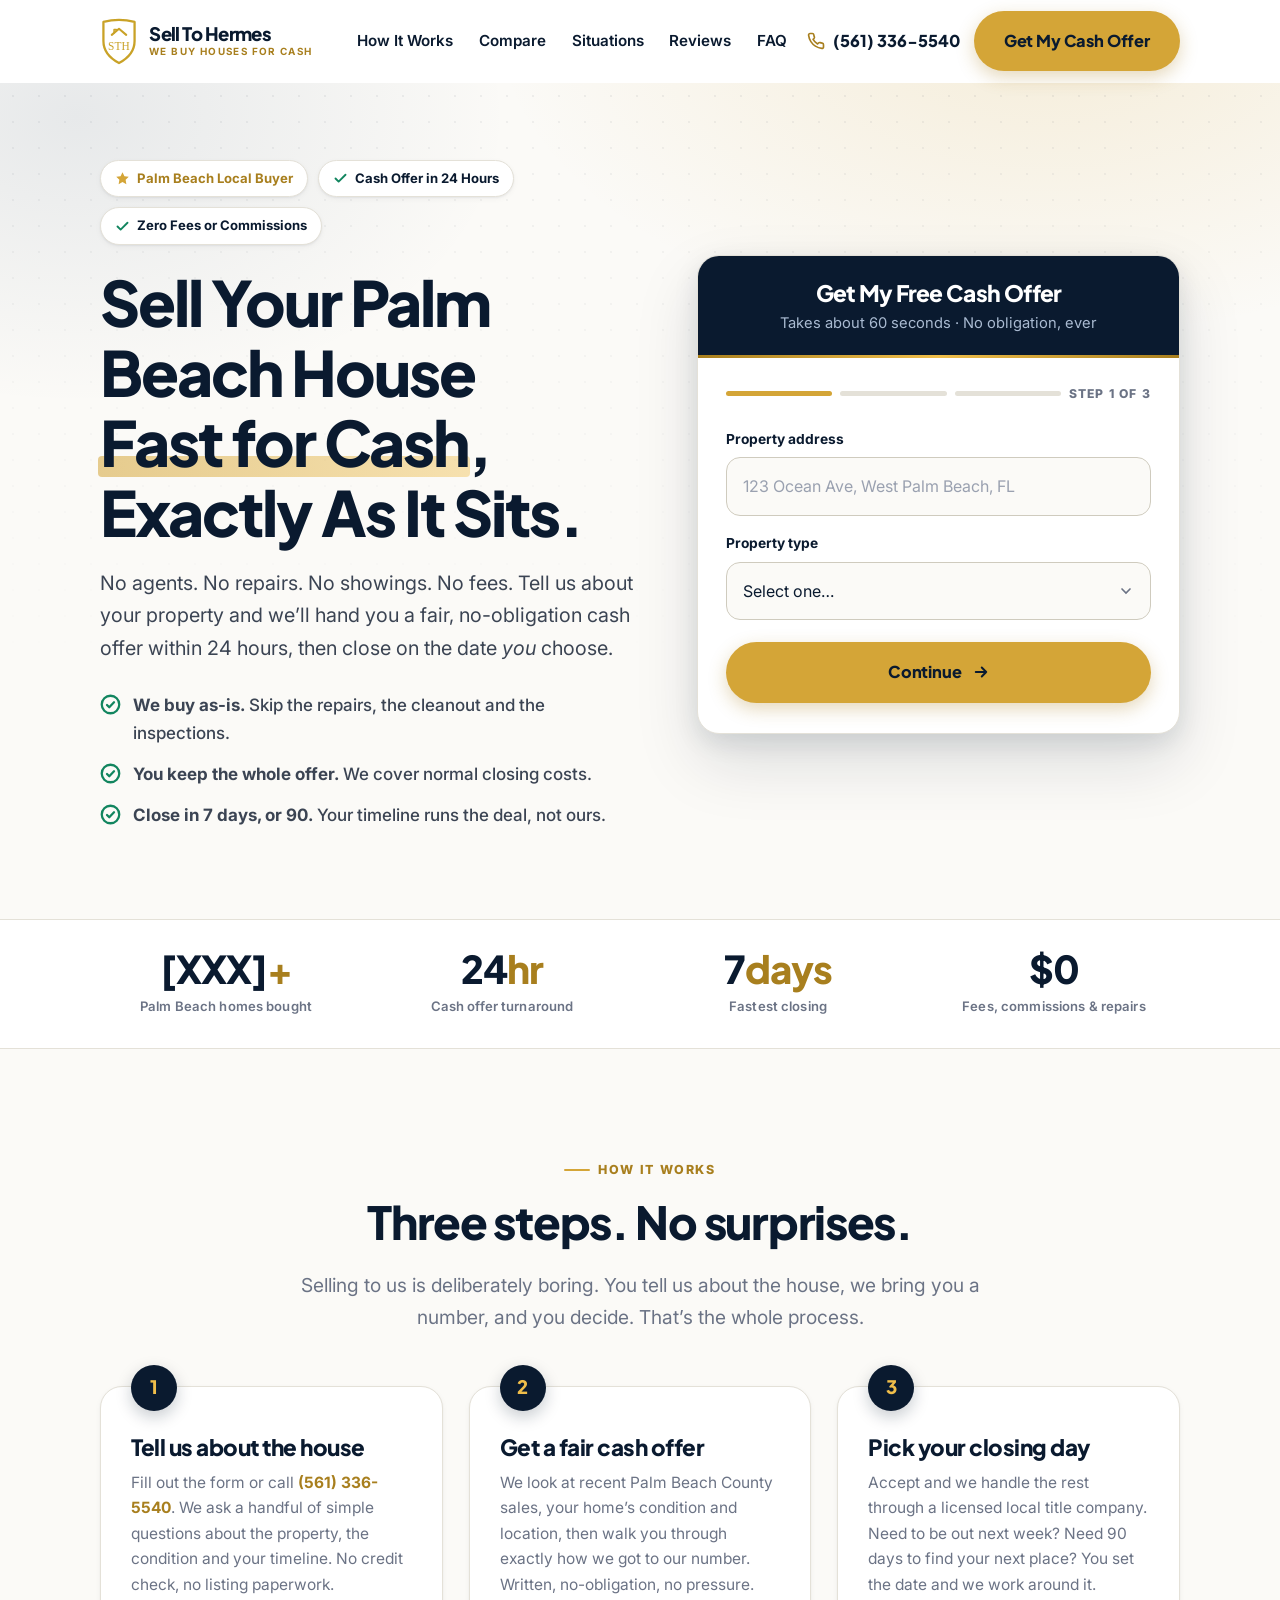
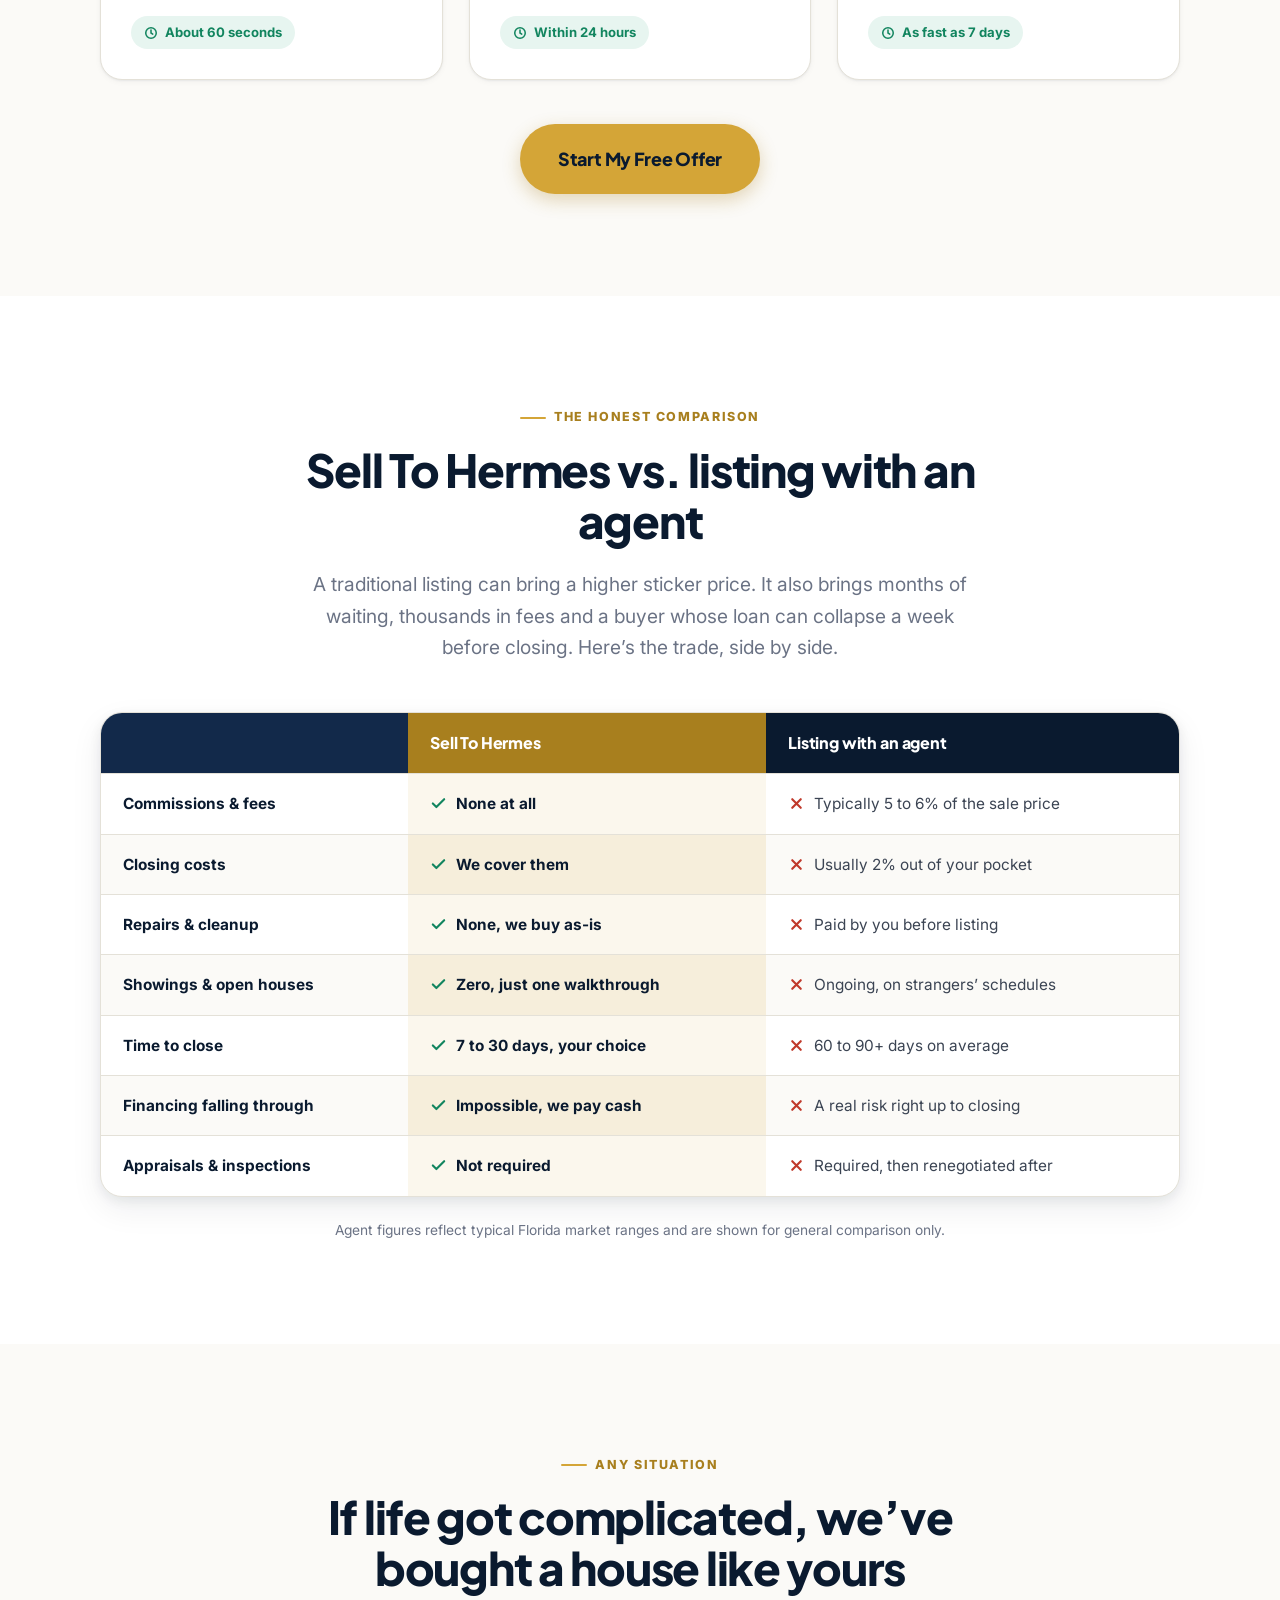
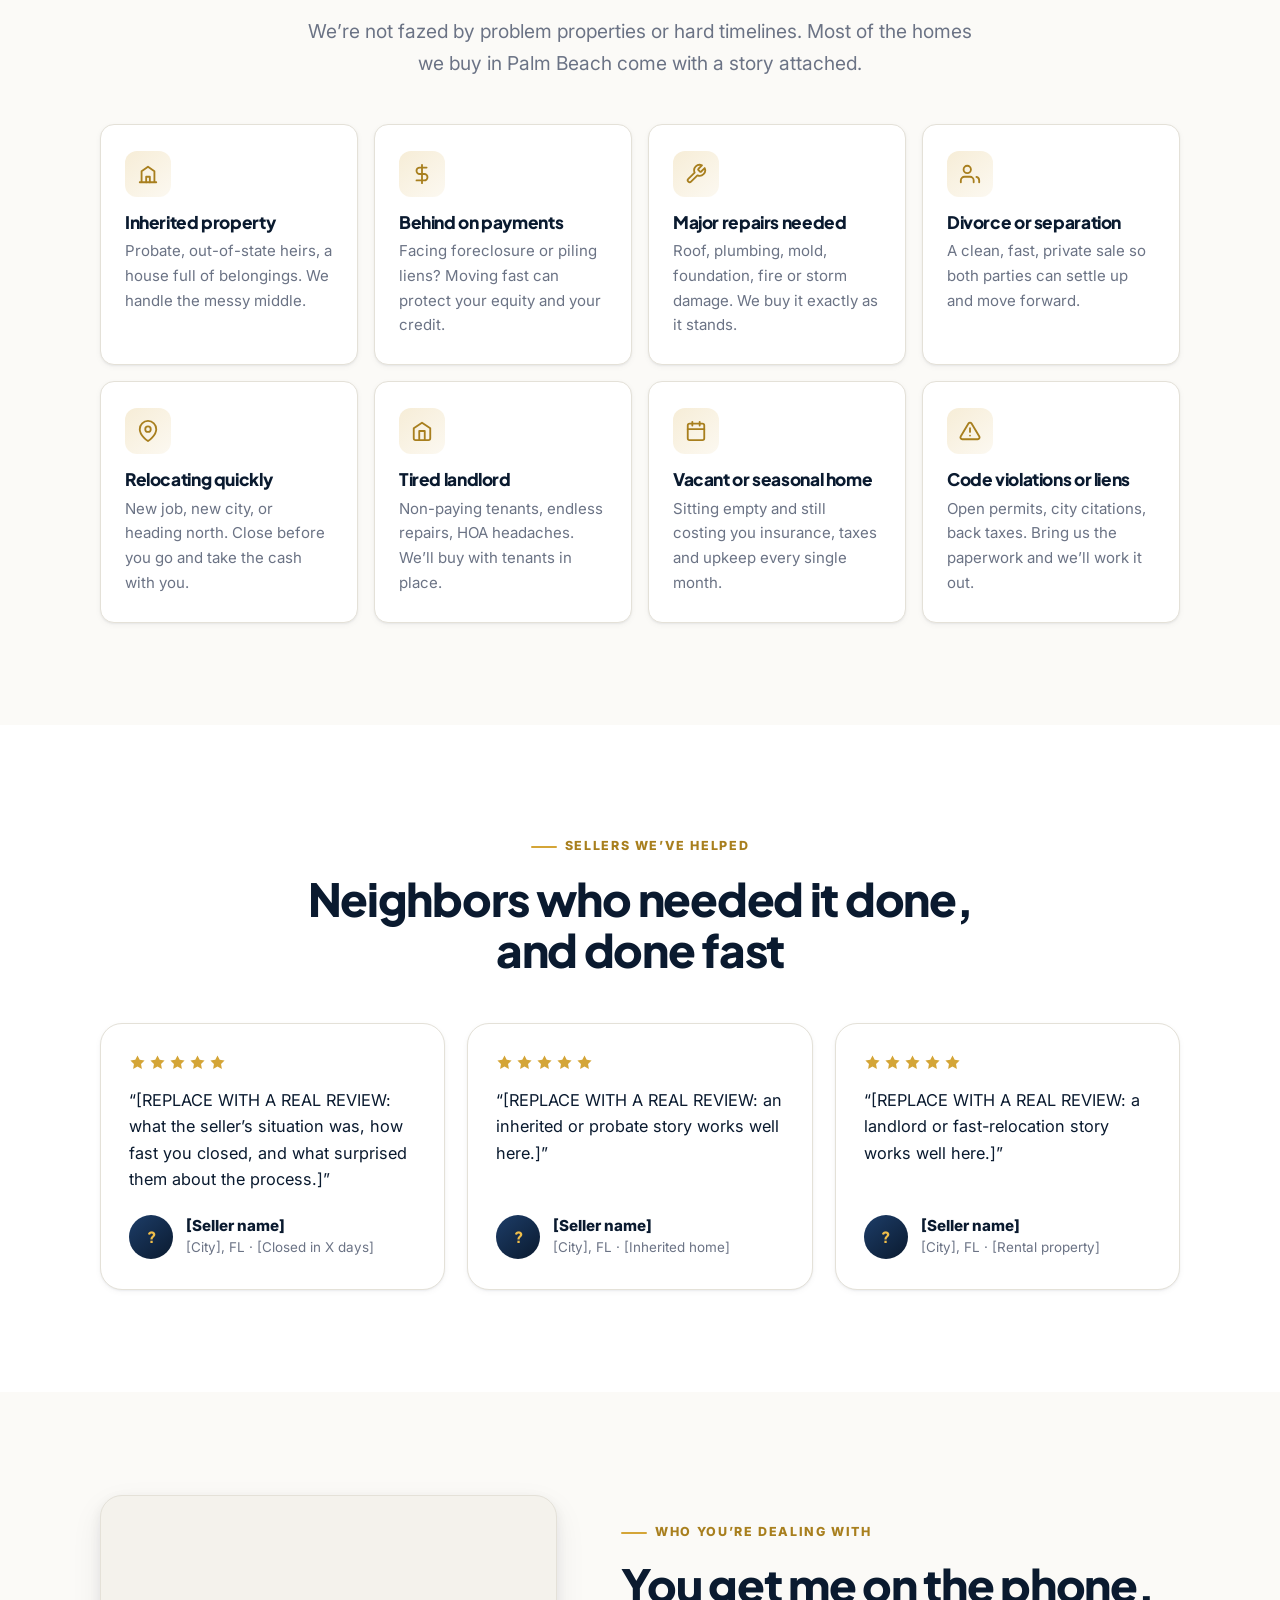
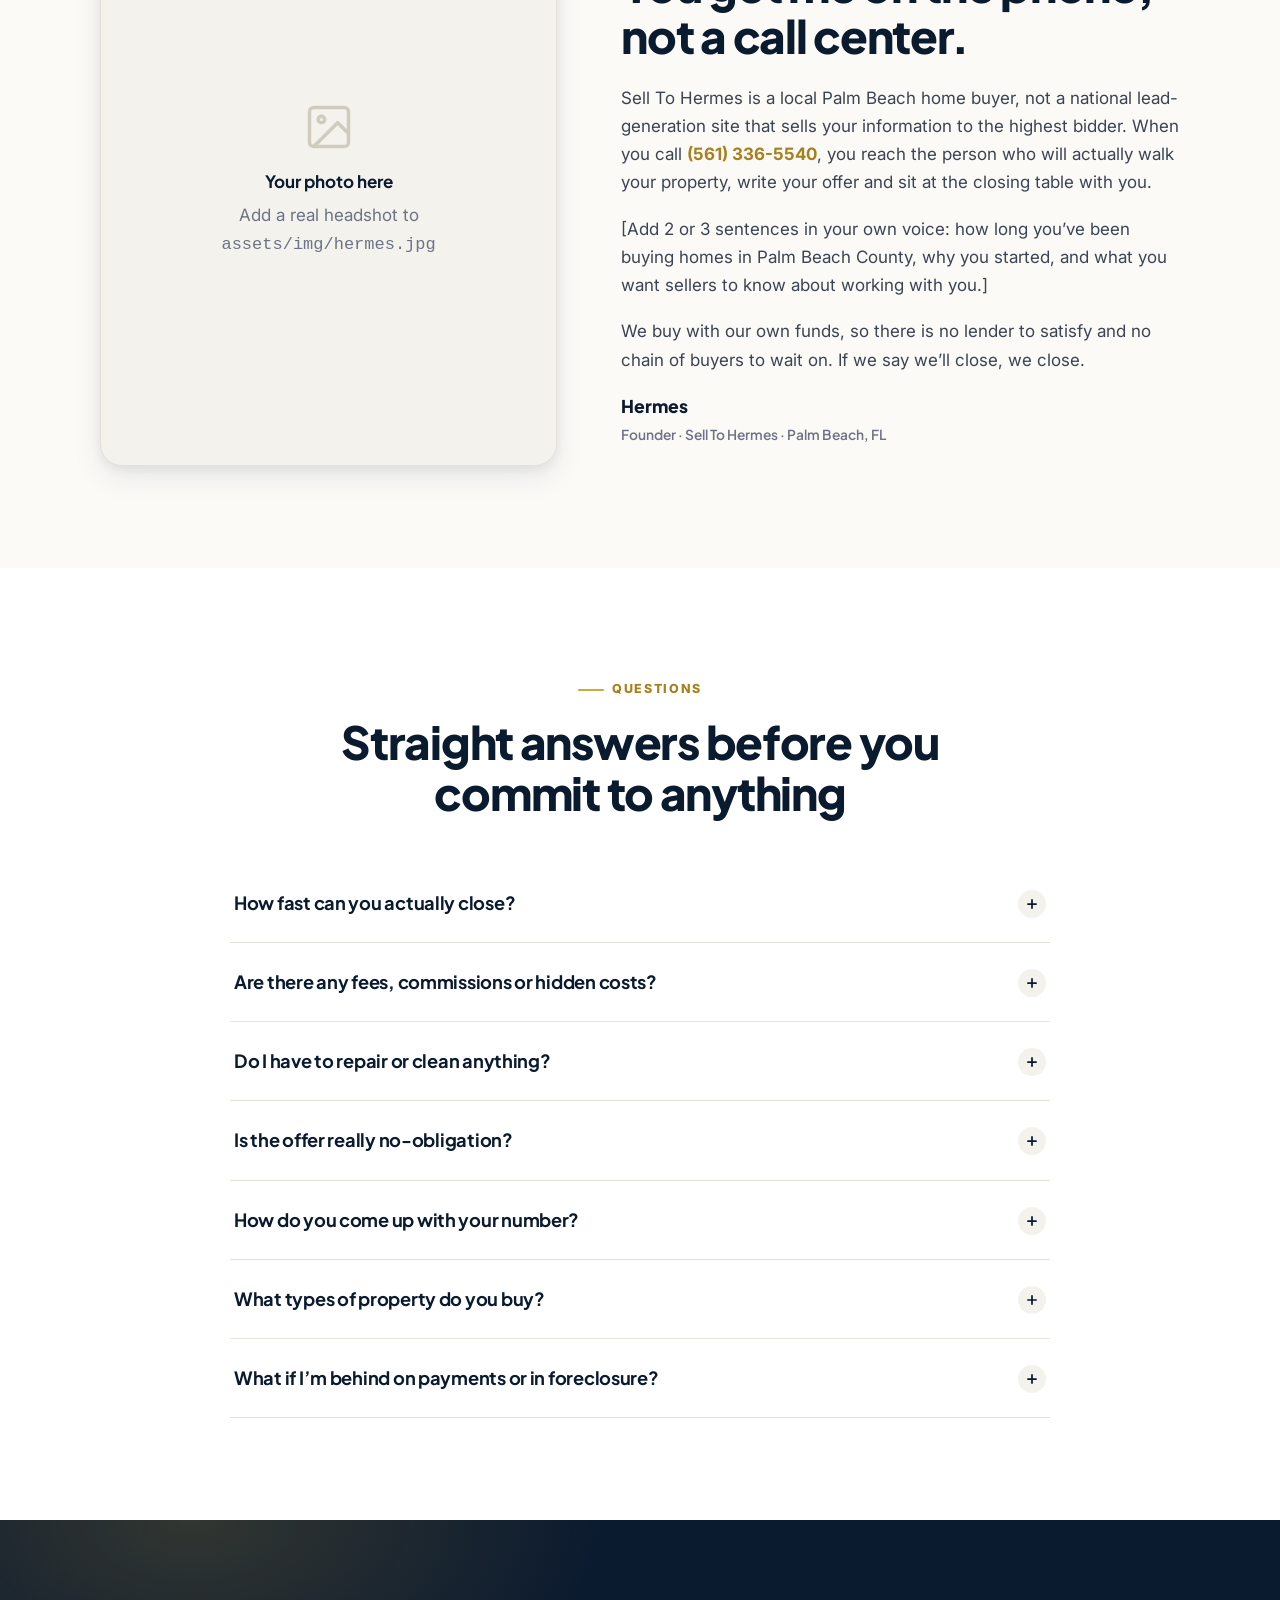
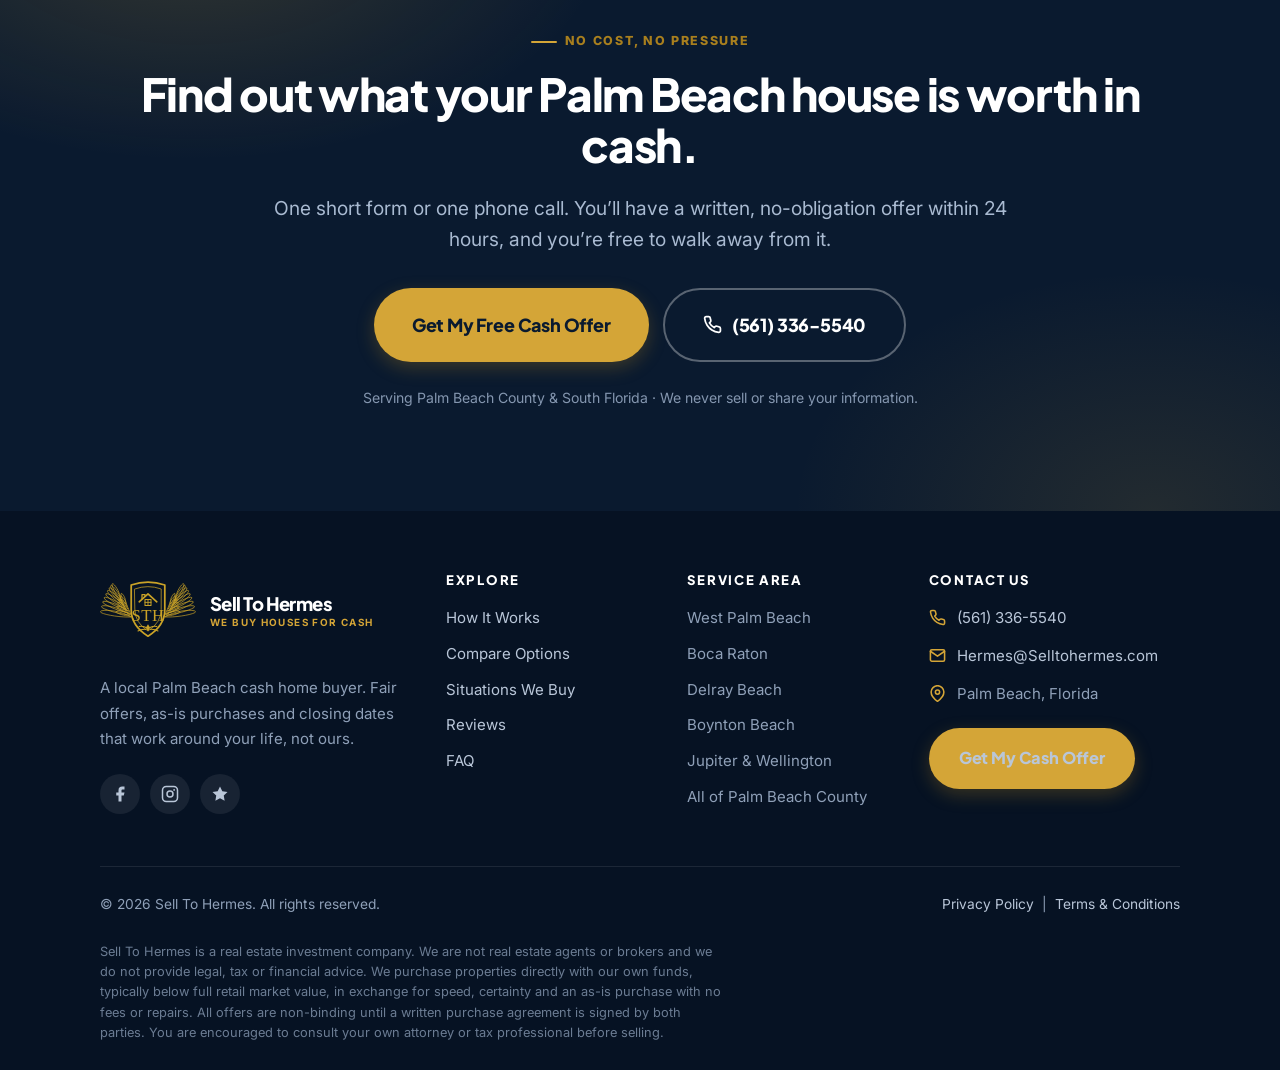
==== commit 52f8c093: "Add STH crest branding and remove every dash from the copy Logo: - Replace the generic house icon wi" ====
--- a/index.html
+++ b/index.html
@@ -59,17 +59,17 @@
   "@type": "FAQPage",
   "mainEntity": [
     { "@type": "Question", "name": "How fast can you close?",
-      "acceptedAnswer": { "@type": "Answer", "text": "We can close in as little as 7 days because we pay cash and skip lender approval, appraisals and underwriting. If you need more time, you pick the date — 30, 60 or 90 days out is no problem." } },
+      "acceptedAnswer": { "@type": "Answer", "text": "We can close in as little as 7 days because we pay cash and skip lender approval, appraisals and underwriting. If you need more time, you pick the date. 30, 60 or even 90 days out is no problem." } },
     { "@type": "Question", "name": "Do I pay any fees or commissions?",
       "acceptedAnswer": { "@type": "Answer", "text": "No. There are no agent commissions, no listing fees and no hidden charges. We also cover normal closing costs, so the number we agree on is the number you walk away with." } },
     { "@type": "Question", "name": "Do I need to make repairs or clean the house?",
-      "acceptedAnswer": { "@type": "Answer", "text": "No. We buy houses completely as-is. Leave what you do not want, skip the repairs, skip the cleanout, skip the staging. Roof, plumbing, mold, code violations, hoarder situations — we have seen it and we will still make an offer." } },
+      "acceptedAnswer": { "@type": "Answer", "text": "No. We buy houses completely as-is. Leave what you do not want, skip the repairs, skip the cleanout, skip the staging. Roof, plumbing, mold, code violations, hoarder situations: we have seen it all and we will still make an offer." } },
     { "@type": "Question", "name": "Is the cash offer really no obligation?",
-      "acceptedAnswer": { "@type": "Answer", "text": "Yes. You get a written offer with no pressure and no cost. Take it to your attorney, your family or another buyer. If it is not right for you, walk away — we will never chase you." } },
+      "acceptedAnswer": { "@type": "Answer", "text": "Yes. You get a written offer with no pressure and no cost. Take it to your attorney, your family or another buyer. If it is not right for you, walk away. We will never chase you." } },
     { "@type": "Question", "name": "How do you decide what to offer?",
       "acceptedAnswer": { "@type": "Answer", "text": "We look at what comparable homes in your neighborhood have recently sold for, the condition and location of your property, and what it will cost us to repair and resell it. We will walk you through the math line by line so the number makes sense." } },
     { "@type": "Question", "name": "What kinds of properties do you buy?",
-      "acceptedAnswer": { "@type": "Answer", "text": "Single family homes, townhouses, condos, duplexes, multi-family, mobile homes on land and vacant lots throughout Palm Beach County and South Florida — occupied, vacant, or with tenants in place." } }
+      "acceptedAnswer": { "@type": "Answer", "text": "Single family homes, townhouses, condos, duplexes, multi-family, mobile homes on land and vacant lots throughout Palm Beach County and South Florida, whether they are occupied, vacant, or have tenants in place." } }
   ]
 }
 </script>
@@ -80,8 +80,8 @@
 <!-- ═══════════════════════════════════════════════════════════ HEADER ═══ -->
 <header class="header" id="header">
   <div class="wrap header__bar">
-    <a class="logo" href="index.html" aria-label="Sell To Hermes — home">
-      <img class="logo__mark" src="assets/img/logo.svg" alt="" width="38" height="38">
+    <a class="logo" href="index.html" aria-label="Sell To Hermes home">
+      <img class="logo__mark" src="assets/img/logo-mark.svg" alt="" width="38" height="48">
       <span class="logo__text">
         <span class="logo__name">Sell To Hermes</span>
         <span class="logo__tag">We Buy Houses for Cash</span>
@@ -130,11 +130,11 @@
         </span>
       </div>
 
-      <h1>Sell Your Palm Beach House <span class="accent">Fast for Cash</span> — Exactly As It Sits.</h1>
+      <h1>Sell Your Palm Beach House <span class="accent">Fast for Cash</span>, Exactly As It Sits.</h1>
 
       <p class="hero__sub">
         No agents. No repairs. No showings. No fees. Tell us about your property and
-        we&rsquo;ll hand you a fair, no-obligation cash offer within 24 hours — then close
+        we&rsquo;ll hand you a fair, no-obligation cash offer within 24 hours, then close
         on the date <em>you</em> choose.
       </p>
     </div>
@@ -151,7 +151,7 @@
         </li>
         <li>
           <svg width="21" height="21" viewBox="0 0 24 24" fill="none" stroke="currentColor" stroke-width="2.6" stroke-linecap="round" stroke-linejoin="round" aria-hidden="true"><circle cx="12" cy="12" r="10"/><path d="M8 12.5l2.6 2.6L16 9.5"/></svg>
-          <span><strong>Close in 7 days — or 90.</strong> Your timeline runs the deal, not ours.</span>
+          <span><strong>Close in 7 days, or 90.</strong> Your timeline runs the deal, not ours.</span>
         </li>
       </ul>
     </div>
@@ -180,7 +180,7 @@
             <input type="text" id="company" name="company" tabindex="-1" autocomplete="off">
           </div>
 
-          <!-- Step 1 — the property -->
+          <!-- Step 1: the property -->
           <div class="step is-active" data-step="1">
             <div class="field">
               <label for="address">Property address</label>
@@ -209,7 +209,7 @@
             </div>
           </div>
 
-          <!-- Step 2 — the situation -->
+          <!-- Step 2: the situation -->
           <div class="step" data-step="2">
             <div class="field">
               <label for="condition">Overall condition</label>
@@ -226,7 +226,7 @@
               <label>How soon do you want to sell?</label>
               <div class="chips">
                 <label class="chip"><input type="radio" name="timeline" value="ASAP" required><span>ASAP</span></label>
-                <label class="chip"><input type="radio" name="timeline" value="1-3 months"><span>1&ndash;3 months</span></label>
+                <label class="chip"><input type="radio" name="timeline" value="1-3 months"><span>1 to 3 months</span></label>
                 <label class="chip"><input type="radio" name="timeline" value="3+ months"><span>3+ months</span></label>
                 <label class="chip"><input type="radio" name="timeline" value="Just exploring"><span>Just exploring</span></label>
               </div>
@@ -241,7 +241,7 @@
             </div>
           </div>
 
-          <!-- Step 3 — contact -->
+          <!-- Step 3: contact -->
           <div class="step" data-step="3">
             <div class="field">
               <label for="name">Your name</label>
@@ -306,7 +306,7 @@
     <div class="center measure-center">
       <span class="eyebrow eyebrow--center">How It Works</span>
       <h2>Three steps. No surprises.</h2>
-      <p class="lede">Selling to us is deliberately boring — you tell us about the house,
+      <p class="lede">Selling to us is deliberately boring. You tell us about the house,
       we bring you a number, and you decide. That&rsquo;s the whole process.</p>
     </div>
 
@@ -376,8 +376,8 @@
           <tbody>
             <tr>
               <td>Commissions &amp; fees</td>
-              <td class="is-featured"><span class="cell cell--yes"><svg width="17" height="17" viewBox="0 0 24 24" fill="none" stroke="currentColor" stroke-width="3" stroke-linecap="round" stroke-linejoin="round" aria-hidden="true"><path d="M20 6L9 17l-5-5"/></svg>None — $0</span></td>
-              <td><span class="cell cell--no"><svg width="17" height="17" viewBox="0 0 24 24" fill="none" stroke="currentColor" stroke-width="3" stroke-linecap="round" aria-hidden="true"><path d="M18 6L6 18M6 6l12 12"/></svg>Typically 5&ndash;6% of the sale price</span></td>
+              <td class="is-featured"><span class="cell cell--yes"><svg width="17" height="17" viewBox="0 0 24 24" fill="none" stroke="currentColor" stroke-width="3" stroke-linecap="round" stroke-linejoin="round" aria-hidden="true"><path d="M20 6L9 17l-5-5"/></svg>None at all</span></td>
+              <td><span class="cell cell--no"><svg width="17" height="17" viewBox="0 0 24 24" fill="none" stroke="currentColor" stroke-width="3" stroke-linecap="round" aria-hidden="true"><path d="M18 6L6 18M6 6l12 12"/></svg>Typically 5 to 6% of the sale price</span></td>
             </tr>
             <tr>
               <td>Closing costs</td>
@@ -386,28 +386,28 @@
             </tr>
             <tr>
               <td>Repairs &amp; cleanup</td>
-              <td class="is-featured"><span class="cell cell--yes"><svg width="17" height="17" viewBox="0 0 24 24" fill="none" stroke="currentColor" stroke-width="3" stroke-linecap="round" stroke-linejoin="round" aria-hidden="true"><path d="M20 6L9 17l-5-5"/></svg>None — we buy as-is</span></td>
+              <td class="is-featured"><span class="cell cell--yes"><svg width="17" height="17" viewBox="0 0 24 24" fill="none" stroke="currentColor" stroke-width="3" stroke-linecap="round" stroke-linejoin="round" aria-hidden="true"><path d="M20 6L9 17l-5-5"/></svg>None, we buy as-is</span></td>
               <td><span class="cell cell--no"><svg width="17" height="17" viewBox="0 0 24 24" fill="none" stroke="currentColor" stroke-width="3" stroke-linecap="round" aria-hidden="true"><path d="M18 6L6 18M6 6l12 12"/></svg>Paid by you before listing</span></td>
             </tr>
             <tr>
               <td>Showings &amp; open houses</td>
-              <td class="is-featured"><span class="cell cell--yes"><svg width="17" height="17" viewBox="0 0 24 24" fill="none" stroke="currentColor" stroke-width="3" stroke-linecap="round" stroke-linejoin="round" aria-hidden="true"><path d="M20 6L9 17l-5-5"/></svg>Zero — one quick walkthrough</span></td>
+              <td class="is-featured"><span class="cell cell--yes"><svg width="17" height="17" viewBox="0 0 24 24" fill="none" stroke="currentColor" stroke-width="3" stroke-linecap="round" stroke-linejoin="round" aria-hidden="true"><path d="M20 6L9 17l-5-5"/></svg>Zero, just one walkthrough</span></td>
               <td><span class="cell cell--no"><svg width="17" height="17" viewBox="0 0 24 24" fill="none" stroke="currentColor" stroke-width="3" stroke-linecap="round" aria-hidden="true"><path d="M18 6L6 18M6 6l12 12"/></svg>Ongoing, on strangers&rsquo; schedules</span></td>
             </tr>
             <tr>
               <td>Time to close</td>
-              <td class="is-featured"><span class="cell cell--yes"><svg width="17" height="17" viewBox="0 0 24 24" fill="none" stroke="currentColor" stroke-width="3" stroke-linecap="round" stroke-linejoin="round" aria-hidden="true"><path d="M20 6L9 17l-5-5"/></svg>7&ndash;30 days, your choice</span></td>
-              <td><span class="cell cell--no"><svg width="17" height="17" viewBox="0 0 24 24" fill="none" stroke="currentColor" stroke-width="3" stroke-linecap="round" aria-hidden="true"><path d="M18 6L6 18M6 6l12 12"/></svg>60&ndash;90+ days on average</span></td>
+              <td class="is-featured"><span class="cell cell--yes"><svg width="17" height="17" viewBox="0 0 24 24" fill="none" stroke="currentColor" stroke-width="3" stroke-linecap="round" stroke-linejoin="round" aria-hidden="true"><path d="M20 6L9 17l-5-5"/></svg>7 to 30 days, your choice</span></td>
+              <td><span class="cell cell--no"><svg width="17" height="17" viewBox="0 0 24 24" fill="none" stroke="currentColor" stroke-width="3" stroke-linecap="round" aria-hidden="true"><path d="M18 6L6 18M6 6l12 12"/></svg>60 to 90+ days on average</span></td>
             </tr>
             <tr>
               <td>Financing falling through</td>
-              <td class="is-featured"><span class="cell cell--yes"><svg width="17" height="17" viewBox="0 0 24 24" fill="none" stroke="currentColor" stroke-width="3" stroke-linecap="round" stroke-linejoin="round" aria-hidden="true"><path d="M20 6L9 17l-5-5"/></svg>Impossible — we pay cash</span></td>
+              <td class="is-featured"><span class="cell cell--yes"><svg width="17" height="17" viewBox="0 0 24 24" fill="none" stroke="currentColor" stroke-width="3" stroke-linecap="round" stroke-linejoin="round" aria-hidden="true"><path d="M20 6L9 17l-5-5"/></svg>Impossible, we pay cash</span></td>
               <td><span class="cell cell--no"><svg width="17" height="17" viewBox="0 0 24 24" fill="none" stroke="currentColor" stroke-width="3" stroke-linecap="round" aria-hidden="true"><path d="M18 6L6 18M6 6l12 12"/></svg>A real risk right up to closing</span></td>
             </tr>
             <tr>
               <td>Appraisals &amp; inspections</td>
               <td class="is-featured"><span class="cell cell--yes"><svg width="17" height="17" viewBox="0 0 24 24" fill="none" stroke="currentColor" stroke-width="3" stroke-linecap="round" stroke-linejoin="round" aria-hidden="true"><path d="M20 6L9 17l-5-5"/></svg>Not required</span></td>
-              <td><span class="cell cell--no"><svg width="17" height="17" viewBox="0 0 24 24" fill="none" stroke="currentColor" stroke-width="3" stroke-linecap="round" aria-hidden="true"><path d="M18 6L6 18M6 6l12 12"/></svg>Required — and renegotiated after</span></td>
+              <td><span class="cell cell--no"><svg width="17" height="17" viewBox="0 0 24 24" fill="none" stroke="currentColor" stroke-width="3" stroke-linecap="round" aria-hidden="true"><path d="M18 6L6 18M6 6l12 12"/></svg>Required, then renegotiated after</span></td>
             </tr>
           </tbody>
         </table>
@@ -433,7 +433,7 @@
       <article class="tile reveal">
         <div class="tile__icon"><svg width="22" height="22" viewBox="0 0 24 24" fill="none" stroke="currentColor" stroke-width="2" stroke-linecap="round" stroke-linejoin="round" aria-hidden="true"><path d="M3 21h18M5 21V9l7-5 7 5v12"/><path d="M10 21v-6h4v6"/></svg></div>
         <h3>Inherited property</h3>
-        <p>Probate, out-of-state heirs, a house full of belongings — we handle the messy middle.</p>
+        <p>Probate, out-of-state heirs, a house full of belongings. We handle the messy middle.</p>
       </article>
       <article class="tile reveal">
         <div class="tile__icon"><svg width="22" height="22" viewBox="0 0 24 24" fill="none" stroke="currentColor" stroke-width="2" stroke-linecap="round" stroke-linejoin="round" aria-hidden="true"><path d="M12 2v20M17 5H9.5a3.5 3.5 0 0 0 0 7h5a3.5 3.5 0 0 1 0 7H6"/></svg></div>
@@ -468,7 +468,7 @@
       <article class="tile reveal">
         <div class="tile__icon"><svg width="22" height="22" viewBox="0 0 24 24" fill="none" stroke="currentColor" stroke-width="2" stroke-linecap="round" stroke-linejoin="round" aria-hidden="true"><path d="M10.29 3.86L1.82 18a2 2 0 0 0 1.71 3h16.94a2 2 0 0 0 1.71-3L13.71 3.86a2 2 0 0 0-3.42 0z"/><path d="M12 9v4M12 17h.01"/></svg></div>
         <h3>Code violations or liens</h3>
-        <p>Open permits, city citations, back taxes — bring us the paperwork and we&rsquo;ll work it out.</p>
+        <p>Open permits, city citations, back taxes. Bring us the paperwork and we&rsquo;ll work it out.</p>
       </article>
     </div>
   </div>
@@ -479,7 +479,7 @@
   <div class="wrap">
     <div class="center measure-center">
       <span class="eyebrow eyebrow--center">Sellers We&rsquo;ve Helped</span>
-      <h2>Neighbors who needed it done — and done fast</h2>
+      <h2>Neighbors who needed it done, and done fast</h2>
     </div>
 
     <!-- ══ PLACEHOLDER ══ Replace all three quotes with REAL reviews (Google,
@@ -494,7 +494,7 @@
           <svg width="17" height="17" viewBox="0 0 24 24" fill="currentColor" aria-hidden="true"><path d="M12 2l3.09 6.26L22 9.27l-5 4.87 1.18 6.88L12 17.77l-6.18 3.25L7 14.14 2 9.27l6.91-1.01L12 2z"/></svg>
           <svg width="17" height="17" viewBox="0 0 24 24" fill="currentColor" aria-hidden="true"><path d="M12 2l3.09 6.26L22 9.27l-5 4.87 1.18 6.88L12 17.77l-6.18 3.25L7 14.14 2 9.27l6.91-1.01L12 2z"/></svg>
         </div>
-        <blockquote>&ldquo;[REPLACE WITH A REAL REVIEW — e.g. what the seller&rsquo;s situation was, how fast you closed, and what surprised them about the process.]&rdquo;</blockquote>
+        <blockquote>&ldquo;[REPLACE WITH A REAL REVIEW: what the seller&rsquo;s situation was, how fast you closed, and what surprised them about the process.]&rdquo;</blockquote>
         <div class="quote__who">
           <div class="quote__avatar" aria-hidden="true">?</div>
           <div>
@@ -512,7 +512,7 @@
           <svg width="17" height="17" viewBox="0 0 24 24" fill="currentColor" aria-hidden="true"><path d="M12 2l3.09 6.26L22 9.27l-5 4.87 1.18 6.88L12 17.77l-6.18 3.25L7 14.14 2 9.27l6.91-1.01L12 2z"/></svg>
           <svg width="17" height="17" viewBox="0 0 24 24" fill="currentColor" aria-hidden="true"><path d="M12 2l3.09 6.26L22 9.27l-5 4.87 1.18 6.88L12 17.77l-6.18 3.25L7 14.14 2 9.27l6.91-1.01L12 2z"/></svg>
         </div>
-        <blockquote>&ldquo;[REPLACE WITH A REAL REVIEW — inherited or probate story works well here.]&rdquo;</blockquote>
+        <blockquote>&ldquo;[REPLACE WITH A REAL REVIEW: an inherited or probate story works well here.]&rdquo;</blockquote>
         <div class="quote__who">
           <div class="quote__avatar" aria-hidden="true">?</div>
           <div>
@@ -530,7 +530,7 @@
           <svg width="17" height="17" viewBox="0 0 24 24" fill="currentColor" aria-hidden="true"><path d="M12 2l3.09 6.26L22 9.27l-5 4.87 1.18 6.88L12 17.77l-6.18 3.25L7 14.14 2 9.27l6.91-1.01L12 2z"/></svg>
           <svg width="17" height="17" viewBox="0 0 24 24" fill="currentColor" aria-hidden="true"><path d="M12 2l3.09 6.26L22 9.27l-5 4.87 1.18 6.88L12 17.77l-6.18 3.25L7 14.14 2 9.27l6.91-1.01L12 2z"/></svg>
         </div>
-        <blockquote>&ldquo;[REPLACE WITH A REAL REVIEW — a landlord or fast-relocation story works well here.]&rdquo;</blockquote>
+        <blockquote>&ldquo;[REPLACE WITH A REAL REVIEW: a landlord or fast-relocation story works well here.]&rdquo;</blockquote>
         <div class="quote__who">
           <div class="quote__avatar" aria-hidden="true">?</div>
           <div>
@@ -558,7 +558,7 @@
 
     <div>
       <span class="eyebrow">Who You&rsquo;re Dealing With</span>
-      <h2>You get me on the phone — not a call center.</h2>
+      <h2>You get me on the phone, not a call center.</h2>
       <p>
         Sell To Hermes is a local Palm Beach home buyer, not a national lead-generation site
         that sells your information to the highest bidder. When you call
@@ -567,9 +567,9 @@
         the closing table with you.
       </p>
       <p>
-        <!-- PLACEHOLDER: rewrite this paragraph in your own words — years in business,
+        <!-- PLACEHOLDER: rewrite this paragraph in your own words: years in business,
              why you started, what you're known for locally. -->
-        [Add 2&ndash;3 sentences in your own voice: how long you&rsquo;ve been buying homes in Palm Beach
+        [Add 2 or 3 sentences in your own voice: how long you&rsquo;ve been buying homes in Palm Beach
         County, why you started, and what you want sellers to know about working with you.]
       </p>
       <p>
@@ -598,7 +598,7 @@
           How fast can you actually close?
           <span class="faq__icon" aria-hidden="true"><svg width="14" height="14" viewBox="0 0 24 24" fill="none" stroke="currentColor" stroke-width="3" stroke-linecap="round"><path d="M12 5v14M5 12h14"/></svg></span>
         </button>
-        <div class="faq__a"><div><p>As little as 7 days. We pay cash, so there&rsquo;s no lender approval, no appraisal and no underwriting to wait on. If you need longer &mdash; 30, 60, even 90 days &mdash; you name the date and we hold it.</p></div></div>
+        <div class="faq__a"><div><p>As little as 7 days. We pay cash, so there&rsquo;s no lender approval, no appraisal and no underwriting to wait on. If you need longer, whether that is 30, 60 or even 90 days, you name the date and we hold it.</p></div></div>
       </div>
 
       <div class="faq__item">
@@ -614,7 +614,7 @@
           Do I have to repair or clean anything?
           <span class="faq__icon" aria-hidden="true"><svg width="14" height="14" viewBox="0 0 24 24" fill="none" stroke="currentColor" stroke-width="3" stroke-linecap="round"><path d="M12 5v14M5 12h14"/></svg></span>
         </button>
-        <div class="faq__a"><div><p>Not a thing. Take what you want, leave the rest &mdash; furniture, junk, whatever&rsquo;s in the garage. We&rsquo;ve bought homes with bad roofs, mold, fire damage, open permits and full cleanouts still sitting inside.</p></div></div>
+        <div class="faq__a"><div><p>Not a thing. Take what you want and leave the rest: furniture, junk, whatever is sitting in the garage. We&rsquo;ve bought homes with bad roofs, mold, fire damage, open permits and full cleanouts still sitting inside.</p></div></div>
       </div>
 
       <div class="faq__item">
@@ -622,7 +622,7 @@
           Is the offer really no-obligation?
           <span class="faq__icon" aria-hidden="true"><svg width="14" height="14" viewBox="0 0 24 24" fill="none" stroke="currentColor" stroke-width="3" stroke-linecap="round"><path d="M12 5v14M5 12h14"/></svg></span>
         </button>
-        <div class="faq__a"><div><p>Completely. You get a written offer at no cost. Show it to your attorney, your family, or another buyer. If it isn&rsquo;t right for you, say no &mdash; there&rsquo;s no pressure and no follow-up campaign chasing you.</p></div></div>
+        <div class="faq__a"><div><p>Completely. You get a written offer at no cost. Show it to your attorney, your family, or another buyer. If it isn&rsquo;t right for you, say no. There is no pressure and no follow-up campaign chasing you.</p></div></div>
       </div>
 
       <div class="faq__item">
@@ -630,7 +630,7 @@
           How do you come up with your number?
           <span class="faq__icon" aria-hidden="true"><svg width="14" height="14" viewBox="0 0 24 24" fill="none" stroke="currentColor" stroke-width="3" stroke-linecap="round"><path d="M12 5v14M5 12h14"/></svg></span>
         </button>
-        <div class="faq__a"><div><p>Three inputs: what comparable homes near you have recently sold for, the condition and location of your property, and what it will cost us to repair and resell it. We&rsquo;ll walk you through that math line by line &mdash; no black box.</p></div></div>
+        <div class="faq__a"><div><p>Three inputs: what comparable homes near you have recently sold for, the condition and location of your property, and what it will cost us to repair and resell it. We&rsquo;ll walk you through that math line by line. No black box.</p></div></div>
       </div>
 
       <div class="faq__item">
@@ -638,7 +638,7 @@
           What types of property do you buy?
           <span class="faq__icon" aria-hidden="true"><svg width="14" height="14" viewBox="0 0 24 24" fill="none" stroke="currentColor" stroke-width="3" stroke-linecap="round"><path d="M12 5v14M5 12h14"/></svg></span>
         </button>
-        <div class="faq__a"><div><p>Single family homes, condos, townhouses, duplexes and multi-family, mobile homes on land and vacant lots &mdash; occupied, vacant or with tenants in place, throughout Palm Beach County and the surrounding South Florida area.</p></div></div>
+        <div class="faq__a"><div><p>Single family homes, condos, townhouses, duplexes and multi-family, mobile homes on land and vacant lots throughout Palm Beach County and the surrounding South Florida area, whether they are occupied, vacant or have tenants in place.</p></div></div>
       </div>
 
       <div class="faq__item">
@@ -646,7 +646,7 @@
           What if I&rsquo;m behind on payments or in foreclosure?
           <span class="faq__icon" aria-hidden="true"><svg width="14" height="14" viewBox="0 0 24 24" fill="none" stroke="currentColor" stroke-width="3" stroke-linecap="round"><path d="M12 5v14M5 12h14"/></svg></span>
         </button>
-        <div class="faq__a"><div><p>Call us sooner rather than later &mdash; timing matters a lot in those cases. A fast cash sale can settle what&rsquo;s owed and put the remaining equity in your pocket instead of losing the home at auction. We can also buy with liens, back taxes or code violations attached.</p></div></div>
+        <div class="faq__a"><div><p>Call us sooner rather than later, because timing matters a lot in those cases. A fast cash sale can settle what&rsquo;s owed and put the remaining equity in your pocket instead of losing the home at auction. We can also buy with liens, back taxes or code violations attached.</p></div></div>
       </div>
     </div>
   </div>
@@ -658,7 +658,7 @@
     <span class="eyebrow eyebrow--center">No Cost, No Pressure</span>
     <h2>Find out what your Palm Beach house is worth in cash.</h2>
     <p class="lede measure-center">One short form or one phone call. You&rsquo;ll have a written,
-    no-obligation offer within 24 hours — and you&rsquo;re free to walk away from it.</p>
+    no-obligation offer within 24 hours, and you&rsquo;re free to walk away from it.</p>
     <div class="cta-band__actions">
       <a class="btn btn--lg" href="#offer">Get My Free Cash Offer</a>
       <a class="btn btn--lg btn--onink" href="tel:+15613365540">
@@ -677,8 +677,8 @@
   <div class="wrap">
     <div class="footer__grid">
       <div>
-        <a class="logo" href="index.html" aria-label="Sell To Hermes — home">
-          <img class="logo__mark" src="assets/img/logo.svg" alt="" width="38" height="38">
+        <a class="logo logo--lg" href="index.html" aria-label="Sell To Hermes home">
+          <img class="logo__mark" src="assets/img/logo.svg" alt="" width="96" height="76">
           <span class="logo__text">
             <span class="logo__name">Sell To Hermes</span>
             <span class="logo__tag">We Buy Houses for Cash</span>
@@ -686,7 +686,7 @@
         </a>
         <p class="footer__blurb">
           A local Palm Beach cash home buyer. Fair offers, as-is purchases and closing dates
-          that work around your life — not ours.
+          that work around your life, not ours.
         </p>
         <div class="social">
           <!-- PLACEHOLDER: point these at your real profiles, or delete the ones you don't use -->
--- a/assets/css/styles.css
+++ b/assets/css/styles.css
@@ -1,5 +1,5 @@
 /* ==========================================================================
-   Sell To Hermes — design system
+   Sell To Hermes: design system
    Ink navy + Hermes gold. Clean, high-contrast, conversion-first.
    ========================================================================== */
 
@@ -152,10 +152,15 @@
   transition: border-color .2s ease, box-shadow .2s ease;
 }
 .header.is-stuck { border-bottom-color: var(--line); box-shadow: 0 2px 14px rgba(10,26,47,.06); }
-.header__bar { display: flex; align-items: center; gap: 20px; height: 74px; }
+.header__bar { display: flex; align-items: center; gap: 20px; height: 82px; }
 
 .logo { display: inline-flex; align-items: center; gap: 11px; text-decoration: none; margin-right: auto; }
-.logo__mark { width: 38px; height: 38px; flex: none; }
+.logo__mark { height: 48px; width: auto; flex: none; }
+
+/* The footer has room for the full winged crest at a size where the
+   feather detail actually reads. */
+.logo--lg { align-items: center; gap: 14px; }
+.logo--lg .logo__mark { height: 76px; }
 .logo__text { display: flex; flex-direction: column; line-height: 1; }
 .logo__name {
   font-family: var(--font-head); font-weight: 800; font-size: 1.16rem;
@@ -207,11 +212,11 @@
 
 @media (max-width: 1080px) {
   .nav {
-    position: fixed; inset: 74px 0 auto 0; flex-direction: column; align-items: stretch;
+    position: fixed; inset: 82px 0 auto 0; flex-direction: column; align-items: stretch;
     gap: 0; background: #fff; padding: 10px var(--gut) 24px;
     border-bottom: 1px solid var(--line); box-shadow: var(--shadow);
     transform: translateY(-140%); transition: transform .28s cubic-bezier(.4,0,.2,1);
-    max-height: calc(100vh - 74px); overflow-y: auto;
+    max-height: calc(100vh - 82px); overflow-y: auto;
   }
   .nav.is-open { transform: translateY(0); }
   .nav .btn { display: inline-flex; }
@@ -256,7 +261,7 @@
 .hero__points { grid-area: points; }
 .form-card    { grid-area: form; align-self: center; }
 
-/* On phones the form must sit directly under the headline — a visitor should
+/* On phones the form must sit directly under the headline. A visitor should
    never have to scroll past a benefit list to reach the one thing we want
    them to do. The benefits then reinforce the decision underneath it. */
 @media (max-width: 980px) {
@@ -353,7 +358,7 @@
 .field-row { display: grid; grid-template-columns: 1fr 1fr; gap: 14px; }
 @media (max-width: 480px) { .field-row { grid-template-columns: 1fr; gap: 0; } }
 
-/* Honeypot — hidden from humans, catches bots */
+/* Honeypot: hidden from humans, catches bots */
 .hp { position: absolute; left: -9999px; width: 1px; height: 1px; overflow: hidden; }
 
 .chips { display: grid; grid-template-columns: repeat(auto-fit, minmax(140px, 1fr)); gap: 10px; }
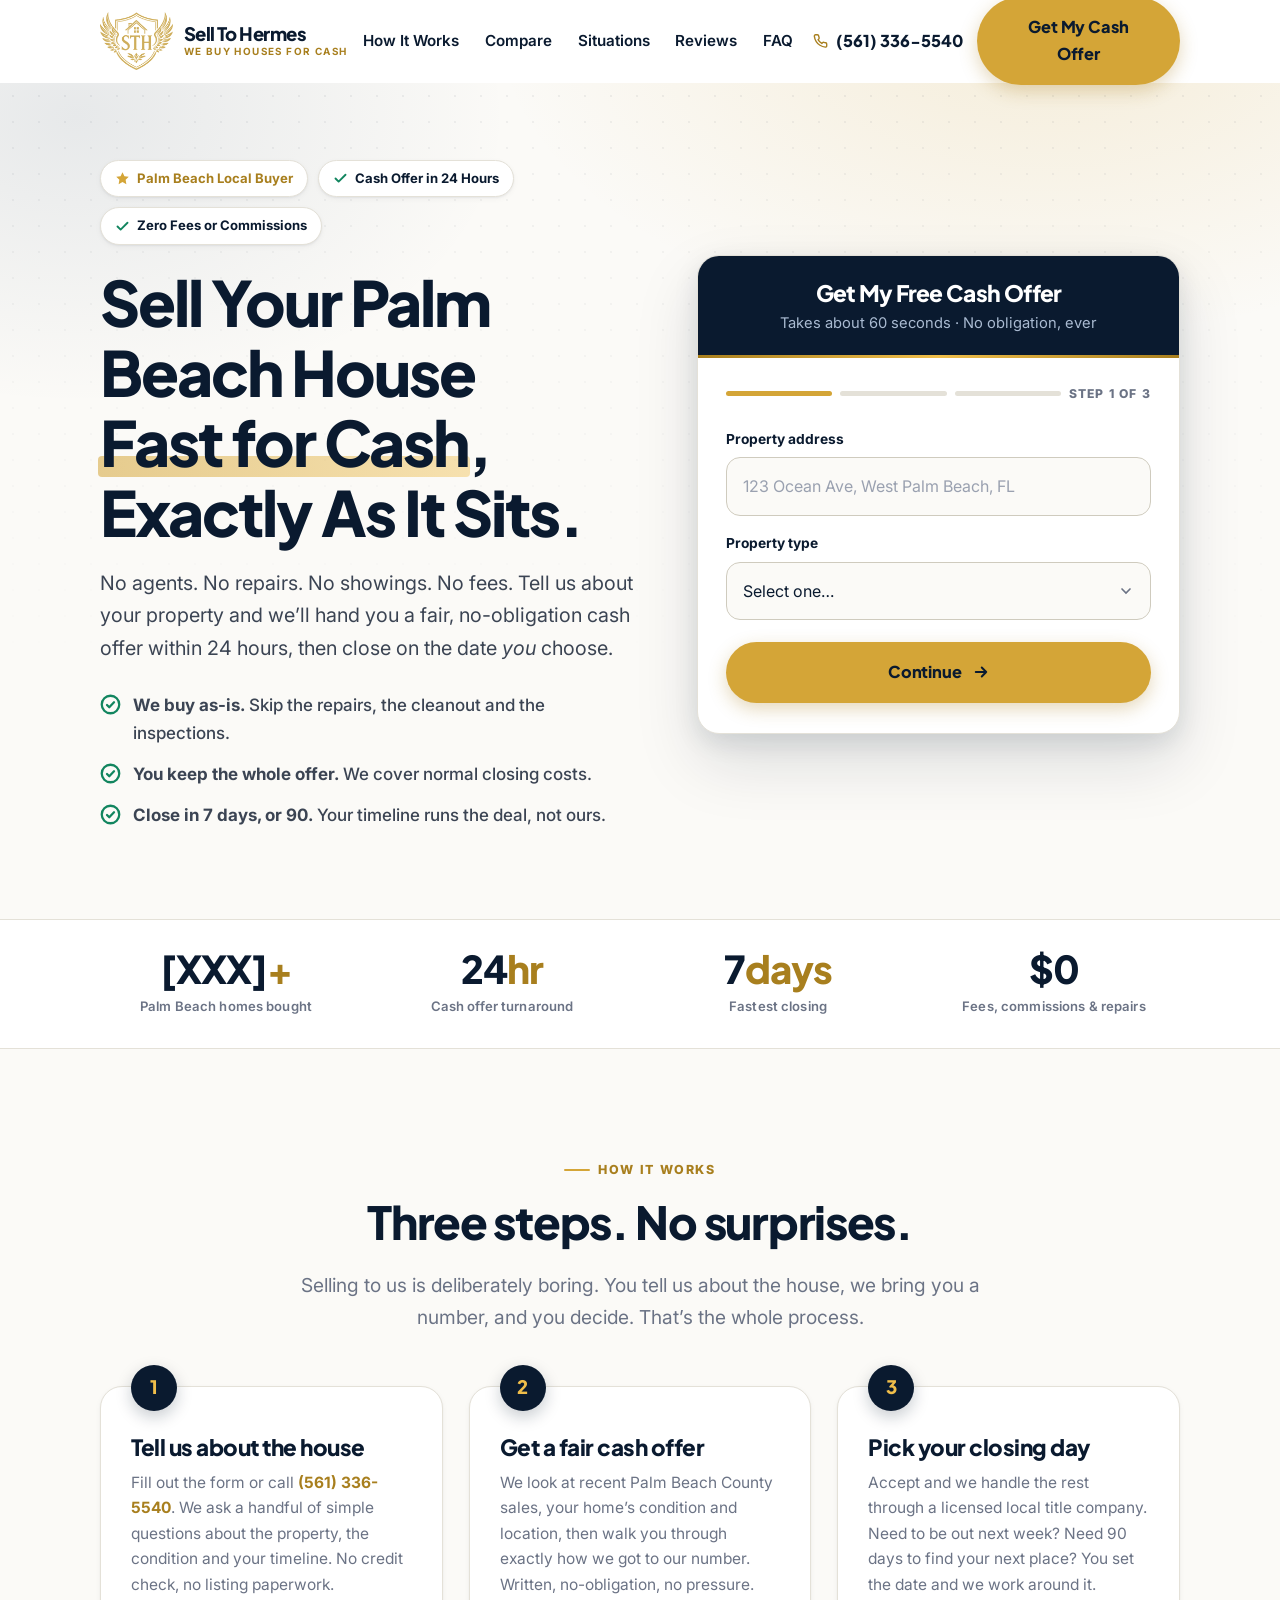
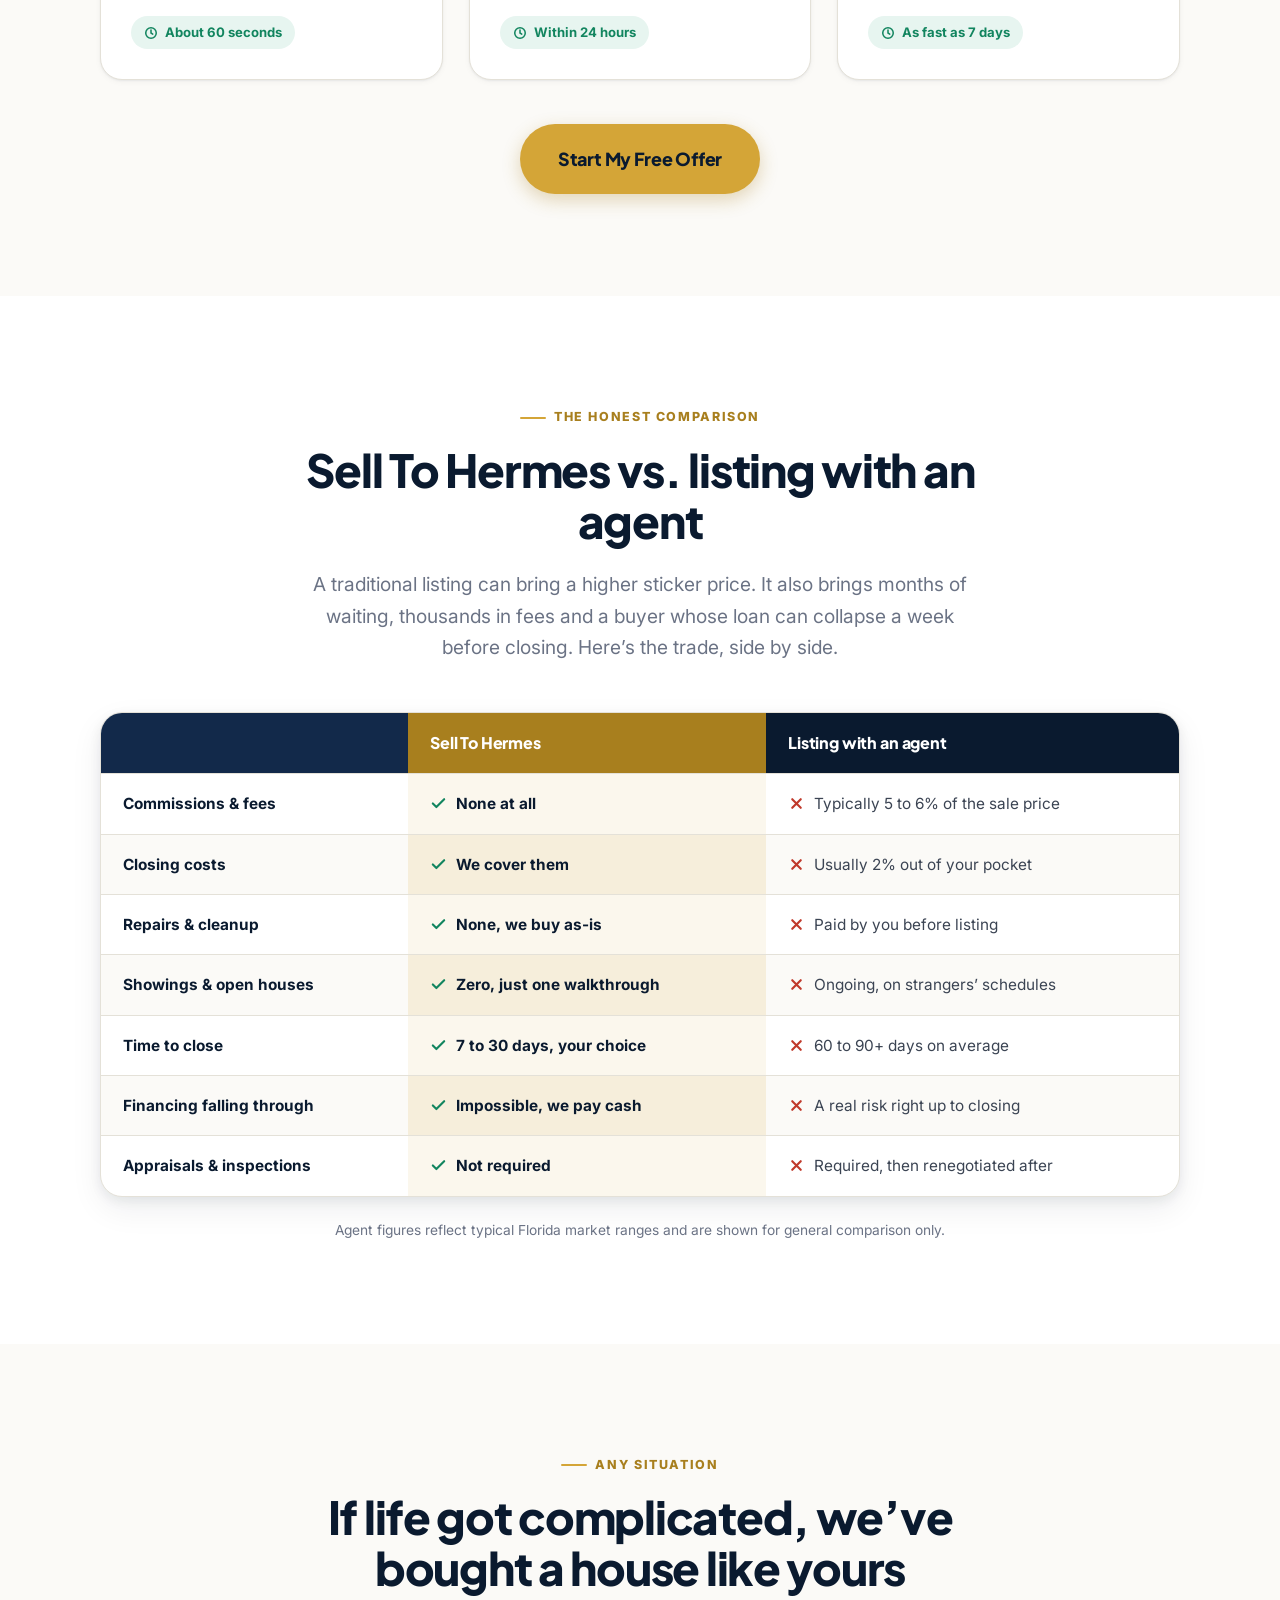
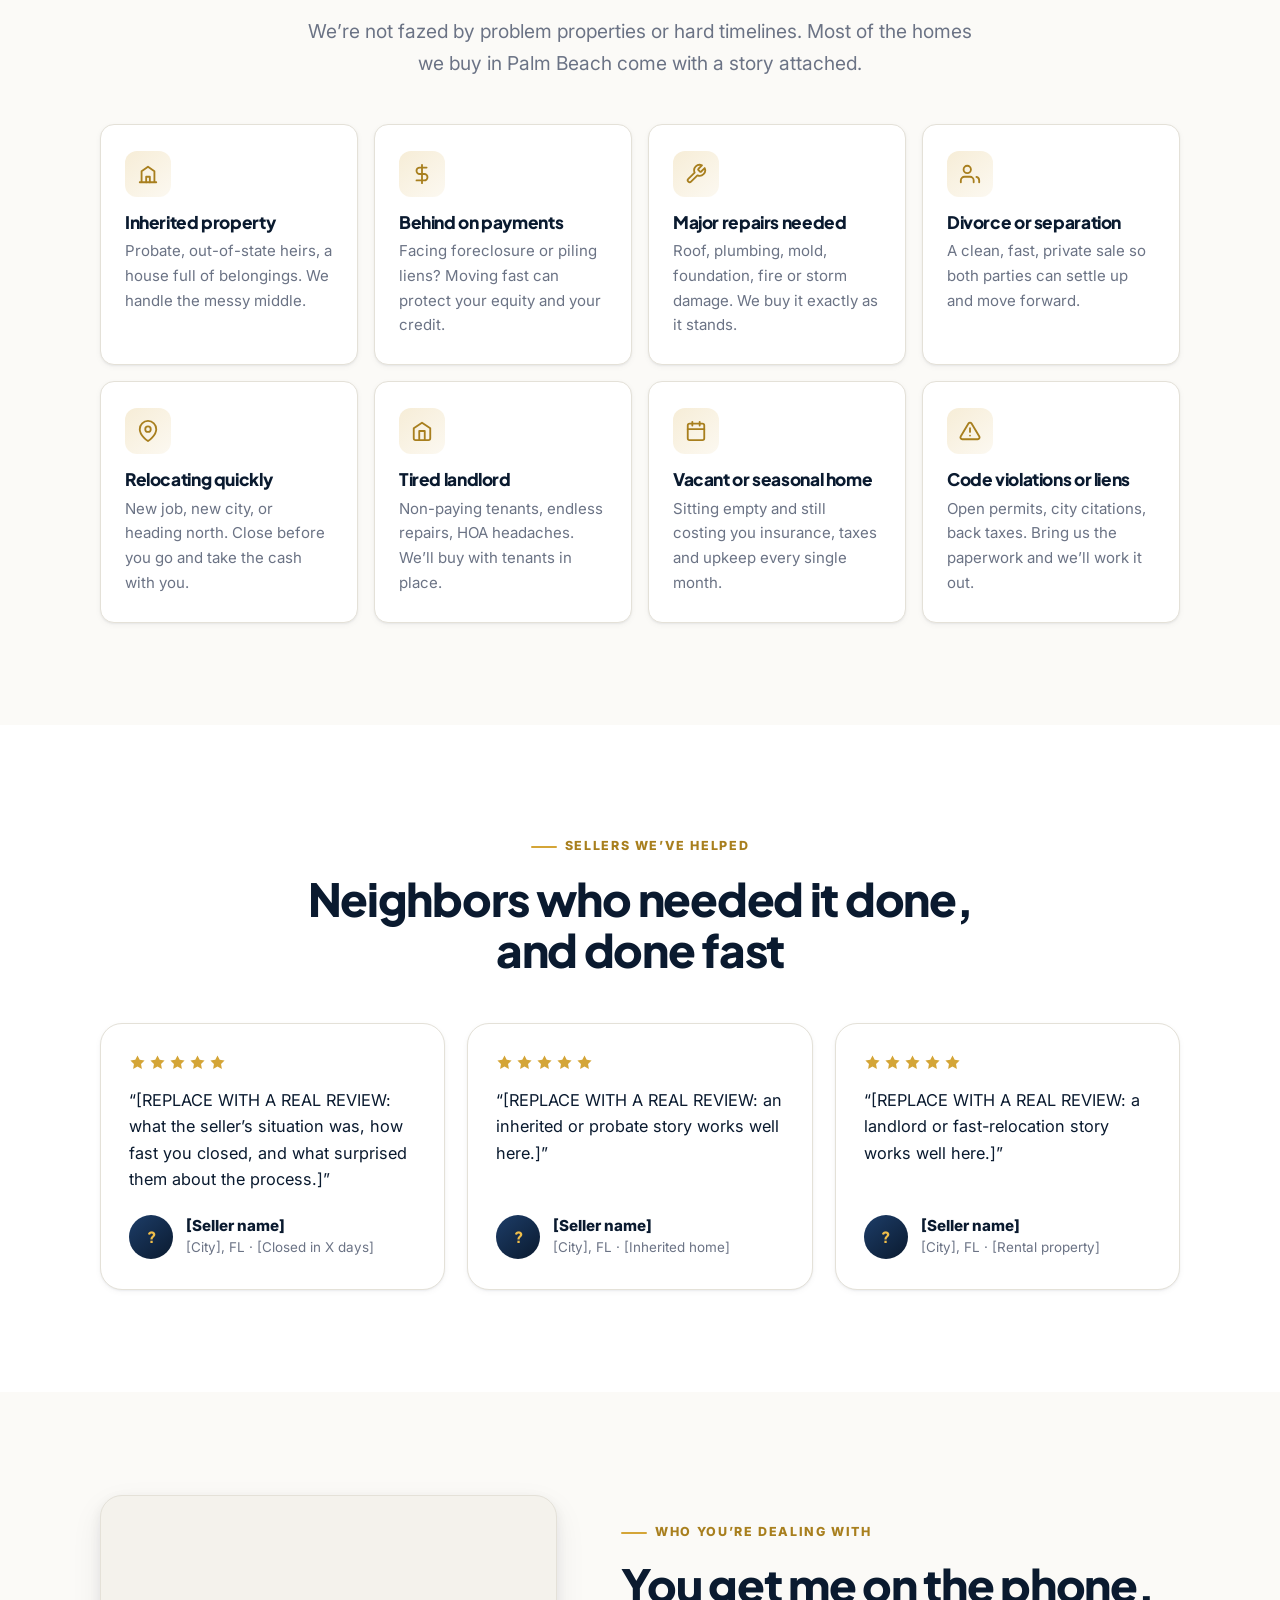
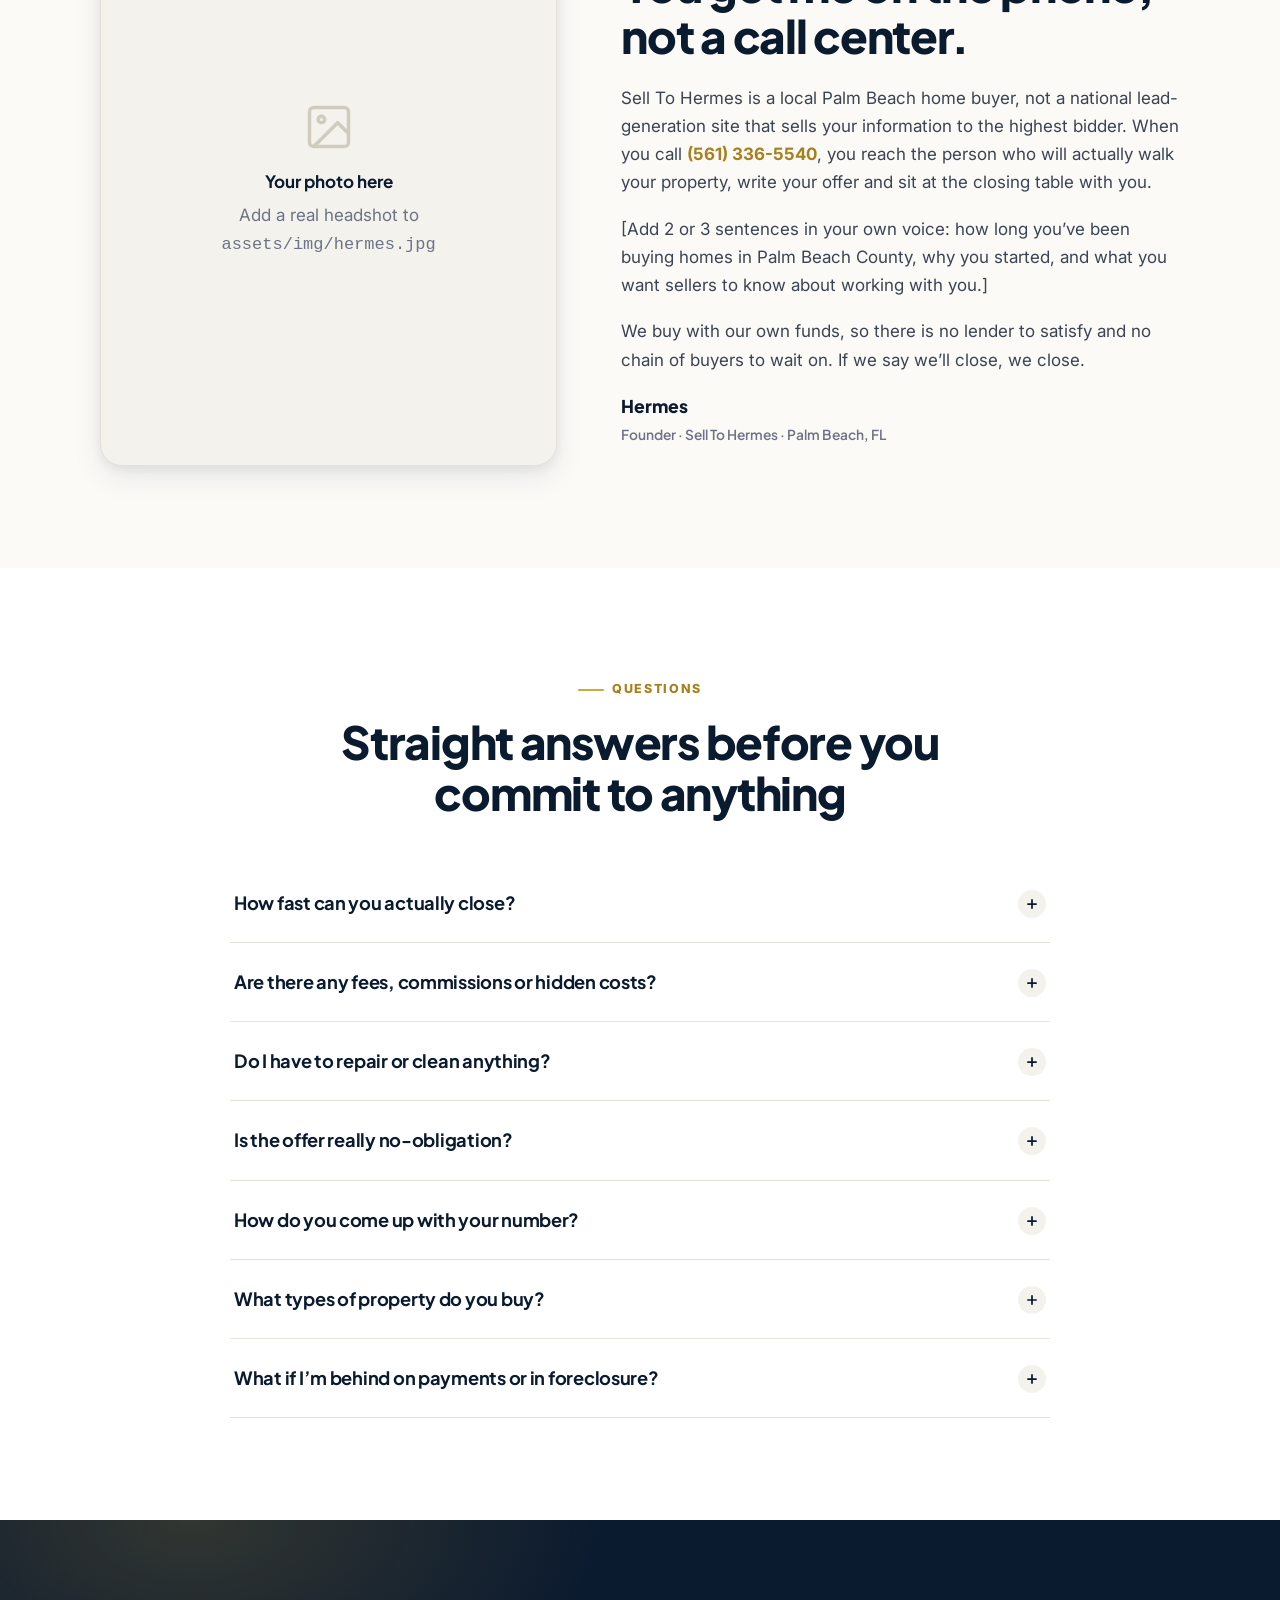
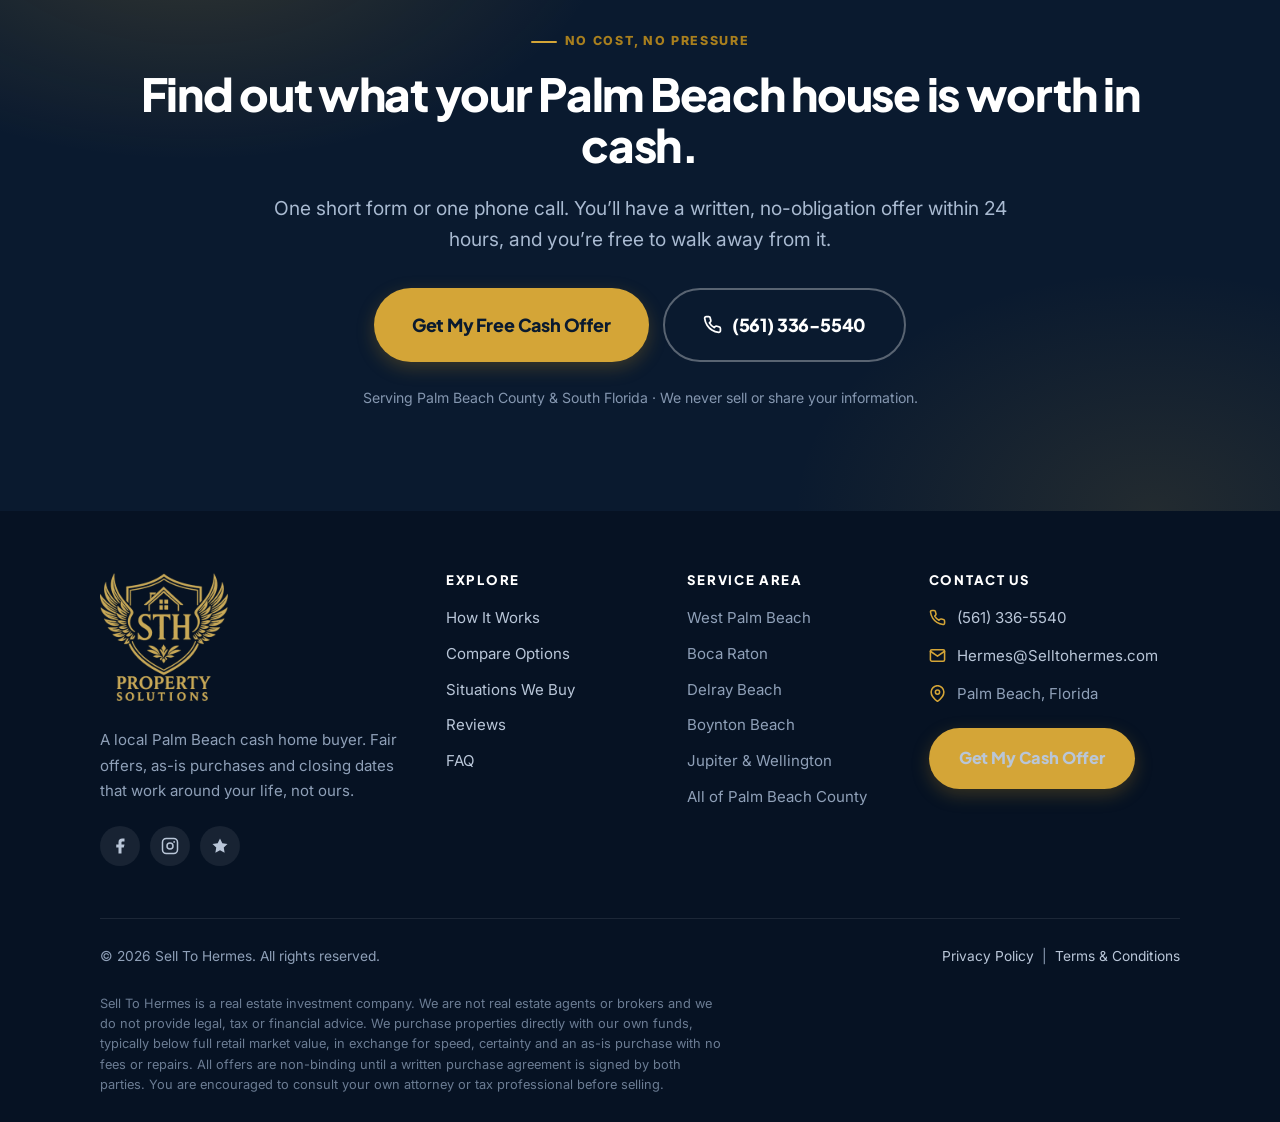
==== commit f57a9468: "Use the real STH Property Solutions artwork throughout Replaces the hand-drawn stand-in crests with " ====
--- a/index.html
+++ b/index.html
@@ -17,8 +17,8 @@
 <meta property="og:image" content="https://selltohermes.com/assets/img/og-image.jpg">
 <meta name="twitter:card" content="summary_large_image">
 
-<link rel="icon" href="assets/img/favicon.svg" type="image/svg+xml">
-<link rel="apple-touch-icon" href="assets/img/favicon.svg">
+<link rel="icon" href="assets/img/favicon.png" type="image/png">
+<link rel="apple-touch-icon" href="assets/img/favicon.png">
 
 <link rel="preconnect" href="https://fonts.googleapis.com">
 <link rel="preconnect" href="https://fonts.gstatic.com" crossorigin>
@@ -34,7 +34,7 @@
   "url": "https://selltohermes.com/",
   "telephone": "+1-561-336-5540",
   "email": "Hermes@Selltohermes.com",
-  "image": "https://selltohermes.com/assets/img/logo.svg",
+  "image": "https://selltohermes.com/assets/img/logo.png",
   "priceRange": "$$",
   "address": {
     "@type": "PostalAddress",
@@ -81,7 +81,7 @@
 <header class="header" id="header">
   <div class="wrap header__bar">
     <a class="logo" href="index.html" aria-label="Sell To Hermes home">
-      <img class="logo__mark" src="assets/img/logo-mark.svg" alt="" width="38" height="48">
+      <img class="logo__mark" src="assets/img/logo-mark.png" alt="" width="73" height="58">
       <span class="logo__text">
         <span class="logo__name">Sell To Hermes</span>
         <span class="logo__tag">We Buy Houses for Cash</span>
@@ -678,11 +678,7 @@
     <div class="footer__grid">
       <div>
         <a class="logo logo--lg" href="index.html" aria-label="Sell To Hermes home">
-          <img class="logo__mark" src="assets/img/logo.svg" alt="" width="96" height="76">
-          <span class="logo__text">
-            <span class="logo__name">Sell To Hermes</span>
-            <span class="logo__tag">We Buy Houses for Cash</span>
-          </span>
+          <img class="logo__mark" src="assets/img/logo.png" alt="Sell To Hermes, STH Property Solutions" width="128" height="128">
         </a>
         <p class="footer__blurb">
           A local Palm Beach cash home buyer. Fair offers, as-is purchases and closing dates
--- a/assets/css/styles.css
+++ b/assets/css/styles.css
@@ -155,12 +155,12 @@
 .header__bar { display: flex; align-items: center; gap: 20px; height: 82px; }
 
 .logo { display: inline-flex; align-items: center; gap: 11px; text-decoration: none; margin-right: auto; }
-.logo__mark { height: 48px; width: auto; flex: none; }
+.logo__mark { height: 58px; width: auto; flex: none; }
 
 /* The footer has room for the full winged crest at a size where the
    feather detail actually reads. */
 .logo--lg { align-items: center; gap: 14px; }
-.logo--lg .logo__mark { height: 76px; }
+.logo--lg .logo__mark { height: 128px; }
 .logo__text { display: flex; flex-direction: column; line-height: 1; }
 .logo__name {
   font-family: var(--font-head); font-weight: 800; font-size: 1.16rem;
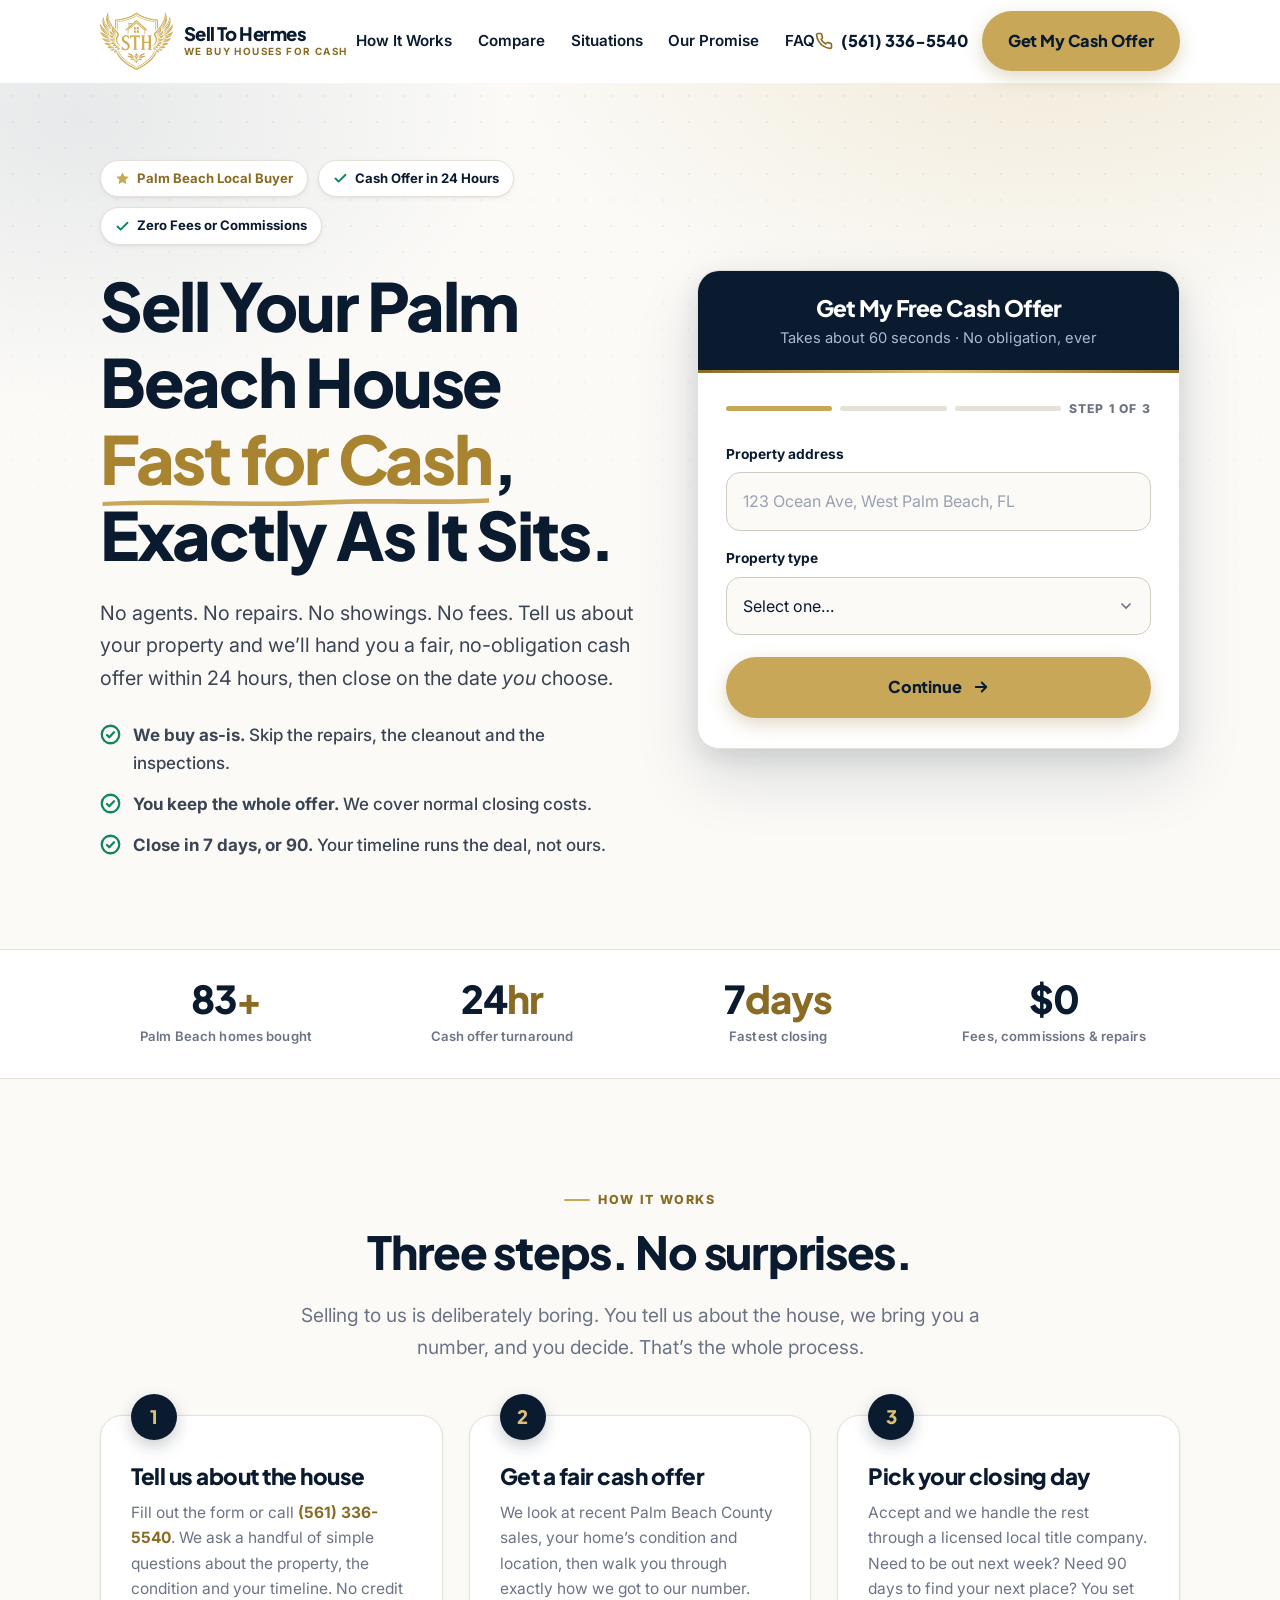
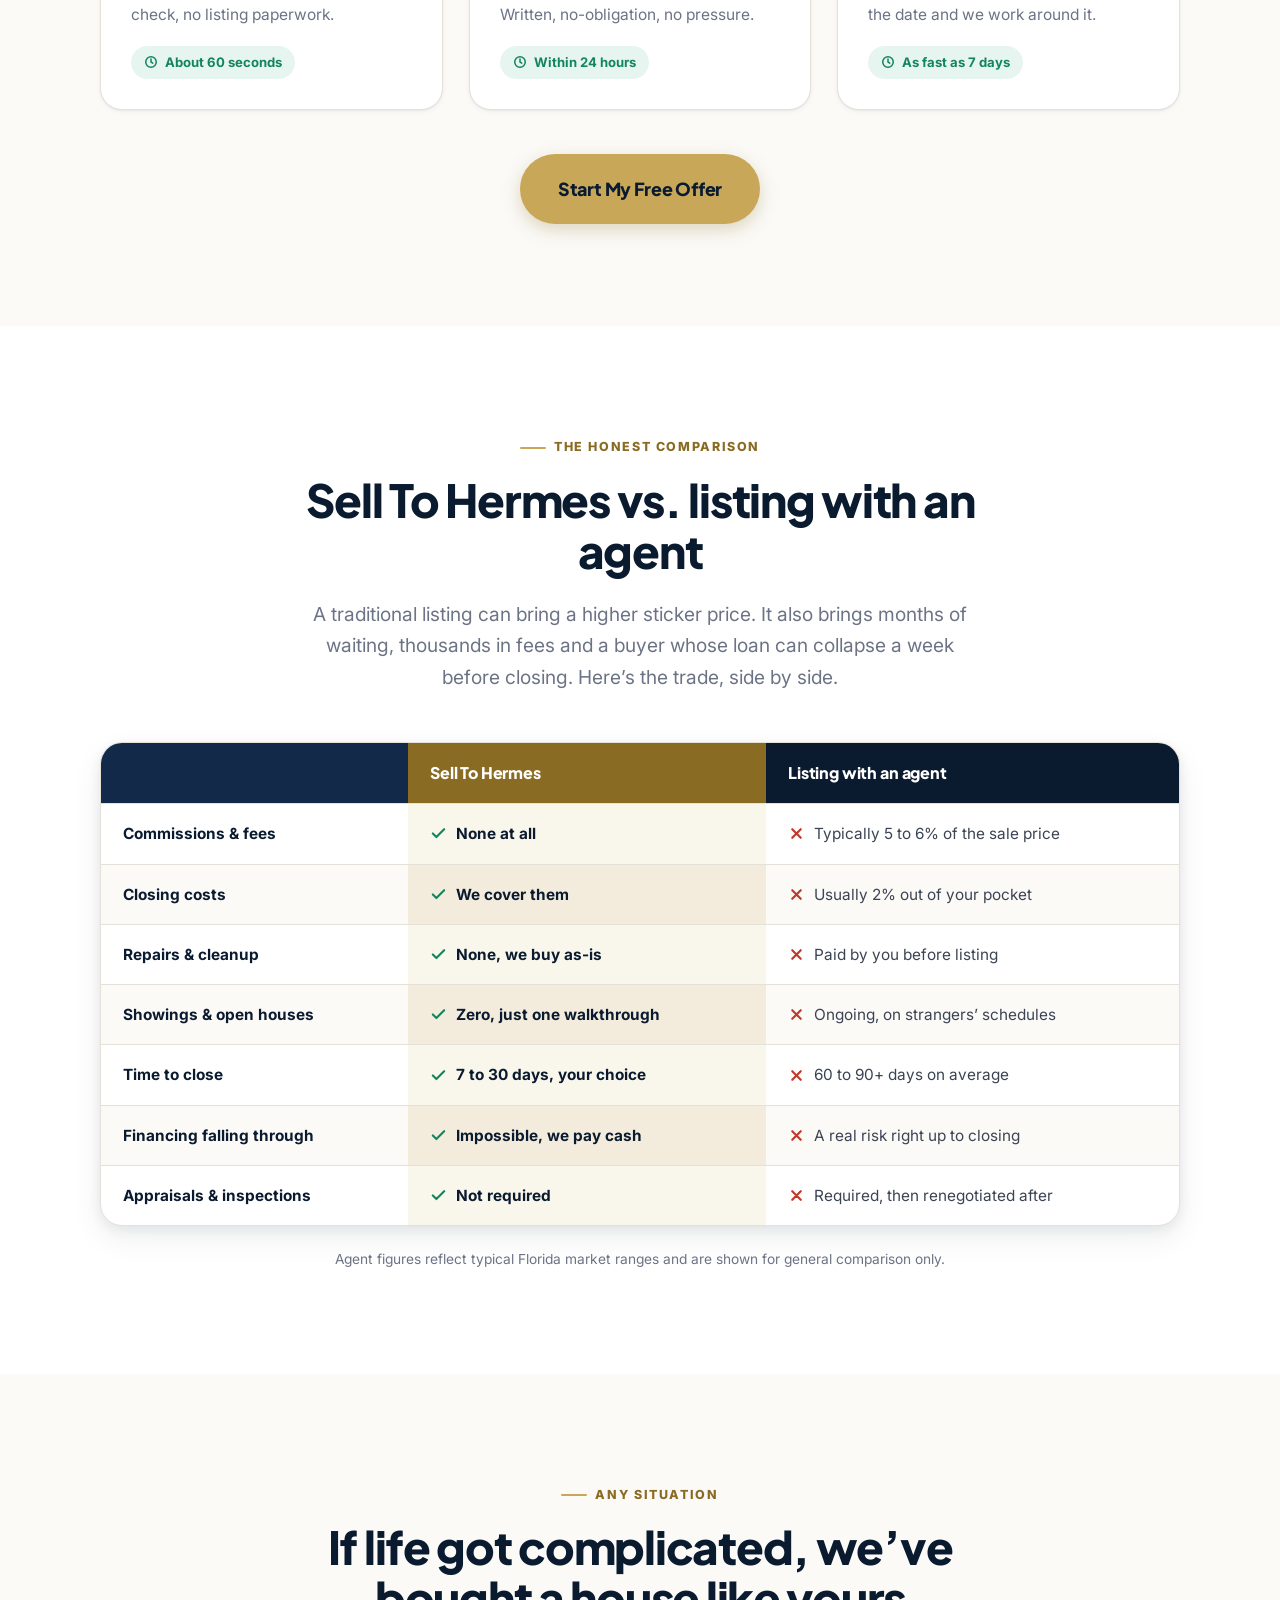
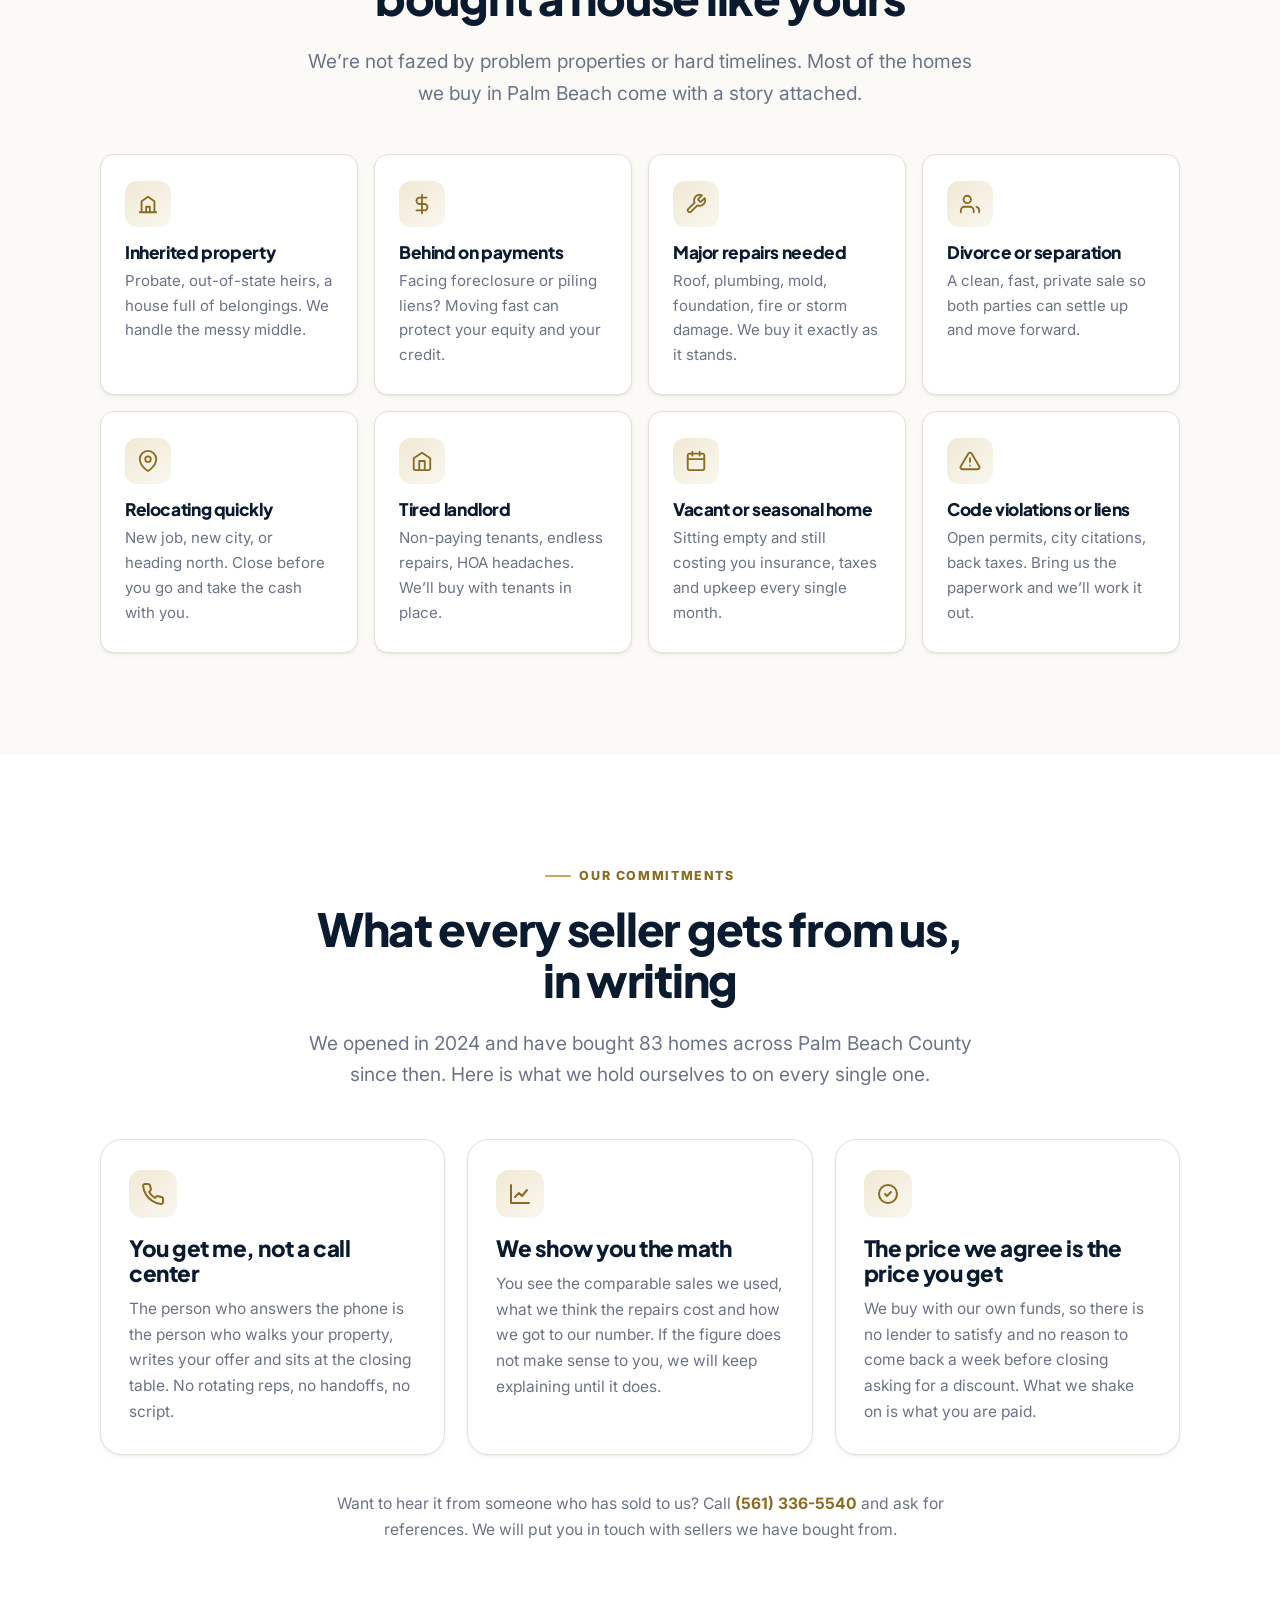
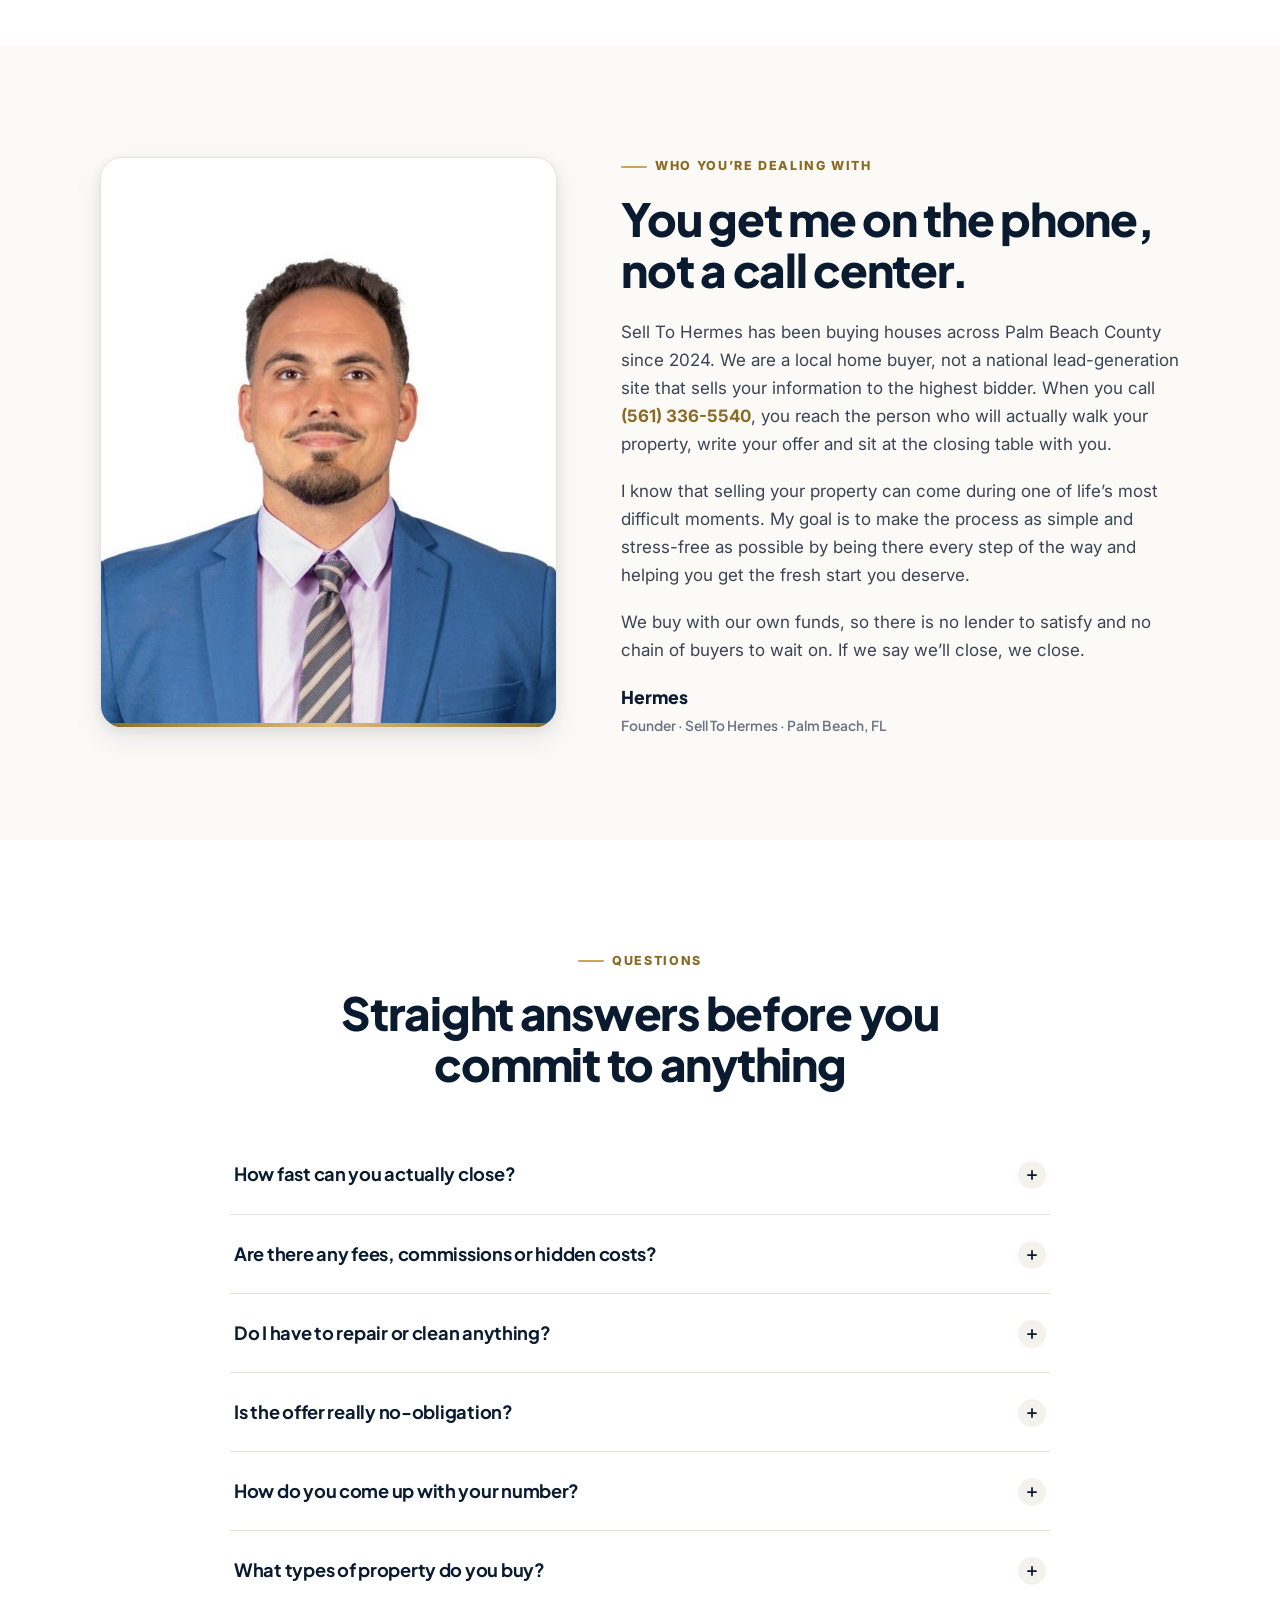
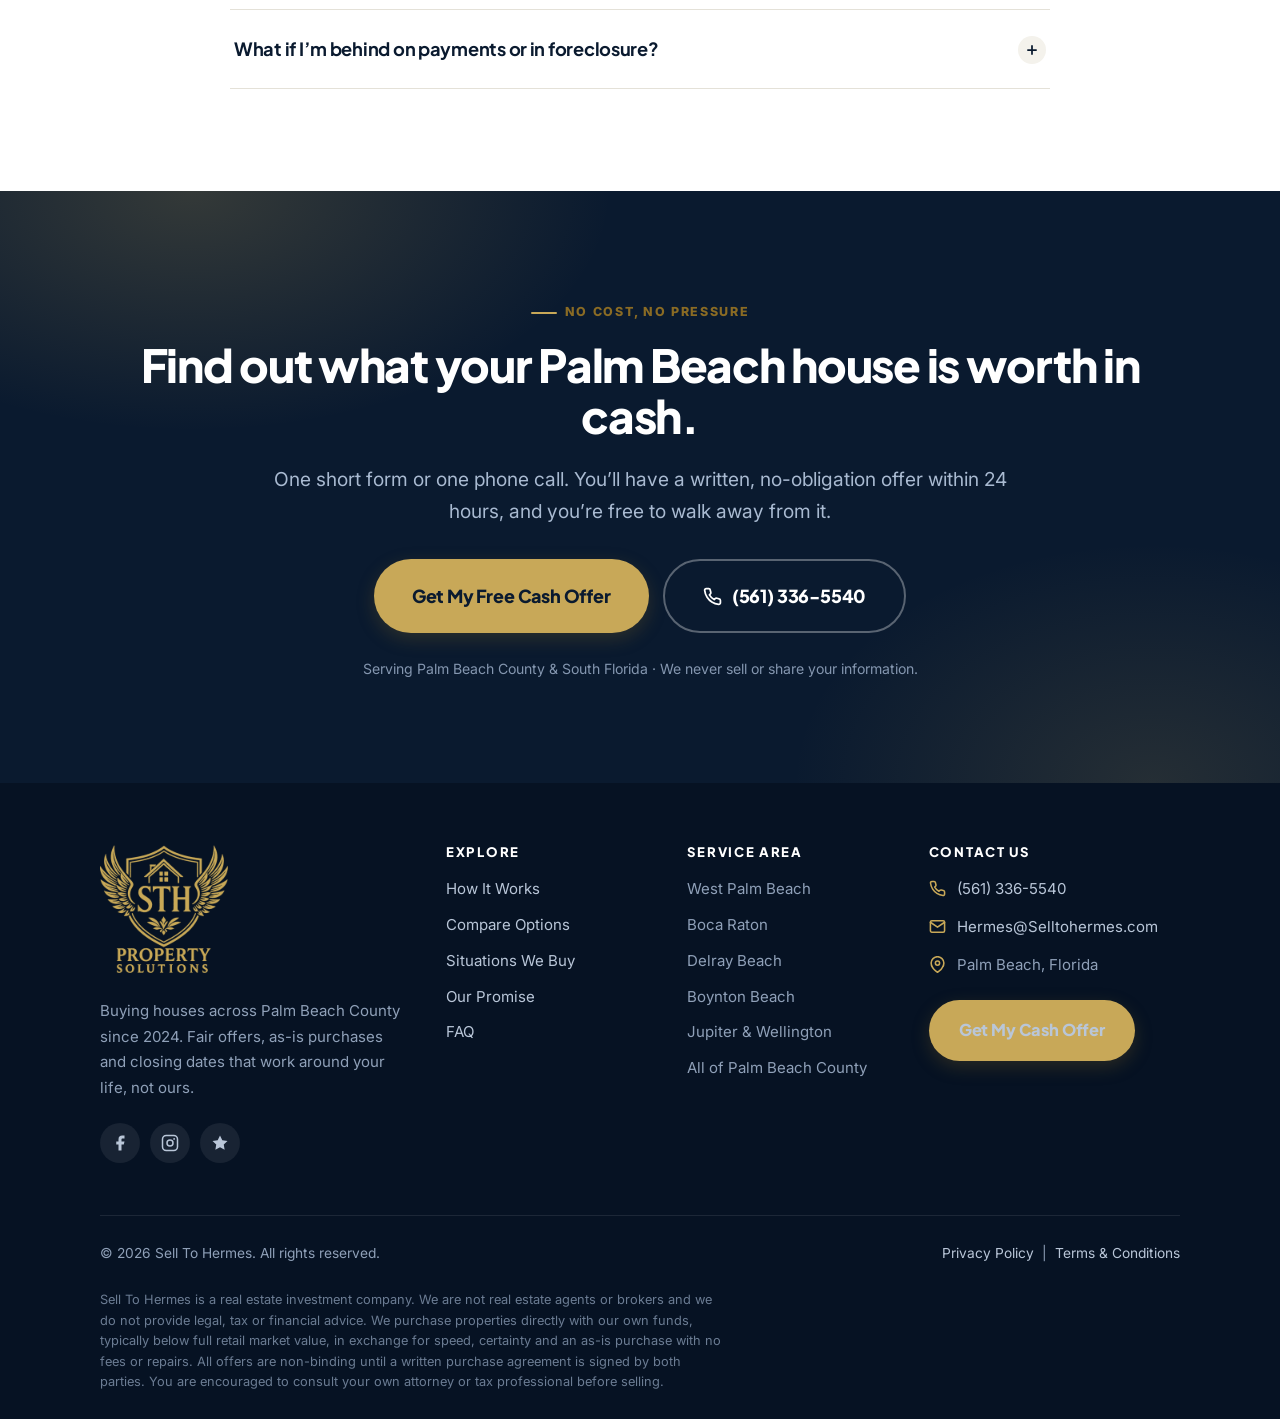
==== commit dc9d5b80: "Rework the hero accent, match the logo palette, add the founder photo Hero headline: the flat transl" ====
--- a/index.html
+++ b/index.html
@@ -35,6 +35,7 @@
   "telephone": "+1-561-336-5540",
   "email": "Hermes@Selltohermes.com",
   "image": "https://selltohermes.com/assets/img/logo.png",
+  "foundingDate": "2024",
   "priceRange": "$$",
   "address": {
     "@type": "PostalAddress",
@@ -92,7 +93,7 @@
       <a href="#how">How It Works</a>
       <a href="#compare">Compare</a>
       <a href="#situations">Situations</a>
-      <a href="#reviews">Reviews</a>
+      <a href="#promise">Our Promise</a>
       <a href="#faq">FAQ</a>
       <a class="btn btn--ink" href="#offer">Get My Cash Offer</a>
     </nav>
@@ -130,7 +131,7 @@
         </span>
       </div>
 
-      <h1>Sell Your Palm Beach House <span class="accent">Fast for Cash</span>, Exactly As It Sits.</h1>
+      <h1>Sell Your Palm Beach House <span class="accent">Fast for Cash<svg class="accent__stroke" viewBox="0 0 300 12" preserveAspectRatio="none" aria-hidden="true"><path d="M2 7.4 C58 3.1 118 9.4 168 5.6 C214 2.3 262 6.1 298 3.4 L298 8.2 C260 11.4 212 7.4 168 10.6 C118 14.2 58 8.2 2 11.8 Z" fill="currentColor"/></svg></span>, Exactly As It Sits.</h1>
 
       <p class="hero__sub">
         No agents. No repairs. No showings. No fees. Tell us about your property and
@@ -281,8 +282,7 @@
 <section class="trust">
   <div class="wrap trust__grid">
     <div class="reveal">
-      <!-- PLACEHOLDER: swap in your real number of homes purchased -->
-      <div class="trust__num">[XXX]<em>+</em></div>
+      <div class="trust__num">83<em>+</em></div>
       <div class="trust__label">Palm Beach homes bought</div>
     </div>
     <div class="reveal">
@@ -474,72 +474,77 @@
   </div>
 </section>
 
-<!-- ═════════════════════════════════════════════════════════ REVIEWS ═══ -->
-<section class="section" id="reviews">
+<!-- ═══════════════════════════════════════════════════════ COMMITMENTS ═══ -->
+<section class="section" id="promise">
   <div class="wrap">
     <div class="center measure-center">
-      <span class="eyebrow eyebrow--center">Sellers We&rsquo;ve Helped</span>
-      <h2>Neighbors who needed it done, and done fast</h2>
-    </div>
-
-    <!-- ══ PLACEHOLDER ══ Replace all three quotes with REAL reviews (Google,
-         Facebook, or written testimonials with the seller's permission). Do not
-         publish these sample quotes as if they were real customers. ══ -->
+      <span class="eyebrow eyebrow--center">Our Commitments</span>
+      <h2>What every seller gets from us, in writing</h2>
+      <p class="lede">We opened in 2024 and have bought 83 homes across Palm Beach County
+      since then. Here is what we hold ourselves to on every single one.</p>
+    </div>
+
     <div class="quotes">
       <article class="quote reveal">
-        <div class="quote__stars" aria-label="5 out of 5 stars">
-          <svg width="17" height="17" viewBox="0 0 24 24" fill="currentColor" aria-hidden="true"><path d="M12 2l3.09 6.26L22 9.27l-5 4.87 1.18 6.88L12 17.77l-6.18 3.25L7 14.14 2 9.27l6.91-1.01L12 2z"/></svg>
-          <svg width="17" height="17" viewBox="0 0 24 24" fill="currentColor" aria-hidden="true"><path d="M12 2l3.09 6.26L22 9.27l-5 4.87 1.18 6.88L12 17.77l-6.18 3.25L7 14.14 2 9.27l6.91-1.01L12 2z"/></svg>
-          <svg width="17" height="17" viewBox="0 0 24 24" fill="currentColor" aria-hidden="true"><path d="M12 2l3.09 6.26L22 9.27l-5 4.87 1.18 6.88L12 17.77l-6.18 3.25L7 14.14 2 9.27l6.91-1.01L12 2z"/></svg>
-          <svg width="17" height="17" viewBox="0 0 24 24" fill="currentColor" aria-hidden="true"><path d="M12 2l3.09 6.26L22 9.27l-5 4.87 1.18 6.88L12 17.77l-6.18 3.25L7 14.14 2 9.27l6.91-1.01L12 2z"/></svg>
-          <svg width="17" height="17" viewBox="0 0 24 24" fill="currentColor" aria-hidden="true"><path d="M12 2l3.09 6.26L22 9.27l-5 4.87 1.18 6.88L12 17.77l-6.18 3.25L7 14.14 2 9.27l6.91-1.01L12 2z"/></svg>
+        <div class="promise__icon">
+          <svg width="24" height="24" viewBox="0 0 24 24" fill="none" stroke="currentColor" stroke-width="2" stroke-linecap="round" stroke-linejoin="round" aria-hidden="true"><path d="M22 16.92v3a2 2 0 0 1-2.18 2 19.79 19.79 0 0 1-8.63-3.07 19.5 19.5 0 0 1-6-6 19.79 19.79 0 0 1-3.07-8.67A2 2 0 0 1 4.11 2h3a2 2 0 0 1 2 1.72c.13.96.36 1.9.7 2.81a2 2 0 0 1-.45 2.11L8.09 9.91a16 16 0 0 0 6 6l1.27-1.27a2 2 0 0 1 2.11-.45c.9.34 1.85.57 2.81.7A2 2 0 0 1 22 16.92z"/></svg>
         </div>
-        <blockquote>&ldquo;[REPLACE WITH A REAL REVIEW: what the seller&rsquo;s situation was, how fast you closed, and what surprised them about the process.]&rdquo;</blockquote>
-        <div class="quote__who">
-          <div class="quote__avatar" aria-hidden="true">?</div>
-          <div>
-            <div class="quote__name">[Seller name]</div>
-            <div class="quote__meta">[City], FL &middot; [Closed in X days]</div>
-          </div>
+        <h3>You get me, not a call center</h3>
+        <p>The person who answers the phone is the person who walks your property, writes
+        your offer and sits at the closing table. No rotating reps, no handoffs, no script.</p>
+      </article>
+
+      <article class="quote reveal">
+        <div class="promise__icon">
+          <svg width="24" height="24" viewBox="0 0 24 24" fill="none" stroke="currentColor" stroke-width="2" stroke-linecap="round" stroke-linejoin="round" aria-hidden="true"><path d="M3 3v18h18"/><path d="M7 15l4-4 3 3 5-6"/></svg>
         </div>
+        <h3>We show you the math</h3>
+        <p>You see the comparable sales we used, what we think the repairs cost and how we
+        got to our number. If the figure does not make sense to you, we will keep explaining
+        until it does.</p>
       </article>
 
       <article class="quote reveal">
-        <div class="quote__stars" aria-label="5 out of 5 stars">
-          <svg width="17" height="17" viewBox="0 0 24 24" fill="currentColor" aria-hidden="true"><path d="M12 2l3.09 6.26L22 9.27l-5 4.87 1.18 6.88L12 17.77l-6.18 3.25L7 14.14 2 9.27l6.91-1.01L12 2z"/></svg>
-          <svg width="17" height="17" viewBox="0 0 24 24" fill="currentColor" aria-hidden="true"><path d="M12 2l3.09 6.26L22 9.27l-5 4.87 1.18 6.88L12 17.77l-6.18 3.25L7 14.14 2 9.27l6.91-1.01L12 2z"/></svg>
-          <svg width="17" height="17" viewBox="0 0 24 24" fill="currentColor" aria-hidden="true"><path d="M12 2l3.09 6.26L22 9.27l-5 4.87 1.18 6.88L12 17.77l-6.18 3.25L7 14.14 2 9.27l6.91-1.01L12 2z"/></svg>
-          <svg width="17" height="17" viewBox="0 0 24 24" fill="currentColor" aria-hidden="true"><path d="M12 2l3.09 6.26L22 9.27l-5 4.87 1.18 6.88L12 17.77l-6.18 3.25L7 14.14 2 9.27l6.91-1.01L12 2z"/></svg>
-          <svg width="17" height="17" viewBox="0 0 24 24" fill="currentColor" aria-hidden="true"><path d="M12 2l3.09 6.26L22 9.27l-5 4.87 1.18 6.88L12 17.77l-6.18 3.25L7 14.14 2 9.27l6.91-1.01L12 2z"/></svg>
+        <div class="promise__icon">
+          <svg width="24" height="24" viewBox="0 0 24 24" fill="none" stroke="currentColor" stroke-width="2" stroke-linecap="round" stroke-linejoin="round" aria-hidden="true"><path d="M9 12l2 2 4-4"/><path d="M21 12c0 4.97-4.03 9-9 9s-9-4.03-9-9 4.03-9 9-9 9 4.03 9 9z"/></svg>
         </div>
-        <blockquote>&ldquo;[REPLACE WITH A REAL REVIEW: an inherited or probate story works well here.]&rdquo;</blockquote>
-        <div class="quote__who">
-          <div class="quote__avatar" aria-hidden="true">?</div>
-          <div>
-            <div class="quote__name">[Seller name]</div>
-            <div class="quote__meta">[City], FL &middot; [Inherited home]</div>
-          </div>
-        </div>
-      </article>
-
-      <article class="quote reveal">
-        <div class="quote__stars" aria-label="5 out of 5 stars">
-          <svg width="17" height="17" viewBox="0 0 24 24" fill="currentColor" aria-hidden="true"><path d="M12 2l3.09 6.26L22 9.27l-5 4.87 1.18 6.88L12 17.77l-6.18 3.25L7 14.14 2 9.27l6.91-1.01L12 2z"/></svg>
-          <svg width="17" height="17" viewBox="0 0 24 24" fill="currentColor" aria-hidden="true"><path d="M12 2l3.09 6.26L22 9.27l-5 4.87 1.18 6.88L12 17.77l-6.18 3.25L7 14.14 2 9.27l6.91-1.01L12 2z"/></svg>
-          <svg width="17" height="17" viewBox="0 0 24 24" fill="currentColor" aria-hidden="true"><path d="M12 2l3.09 6.26L22 9.27l-5 4.87 1.18 6.88L12 17.77l-6.18 3.25L7 14.14 2 9.27l6.91-1.01L12 2z"/></svg>
-          <svg width="17" height="17" viewBox="0 0 24 24" fill="currentColor" aria-hidden="true"><path d="M12 2l3.09 6.26L22 9.27l-5 4.87 1.18 6.88L12 17.77l-6.18 3.25L7 14.14 2 9.27l6.91-1.01L12 2z"/></svg>
-          <svg width="17" height="17" viewBox="0 0 24 24" fill="currentColor" aria-hidden="true"><path d="M12 2l3.09 6.26L22 9.27l-5 4.87 1.18 6.88L12 17.77l-6.18 3.25L7 14.14 2 9.27l6.91-1.01L12 2z"/></svg>
-        </div>
-        <blockquote>&ldquo;[REPLACE WITH A REAL REVIEW: a landlord or fast-relocation story works well here.]&rdquo;</blockquote>
-        <div class="quote__who">
-          <div class="quote__avatar" aria-hidden="true">?</div>
-          <div>
-            <div class="quote__name">[Seller name]</div>
-            <div class="quote__meta">[City], FL &middot; [Rental property]</div>
-          </div>
-        </div>
-      </article>
-    </div>
+        <h3>The price we agree is the price you get</h3>
+        <p>We buy with our own funds, so there is no lender to satisfy and no reason to come
+        back a week before closing asking for a discount. What we shake on is what you are
+        paid.</p>
+      </article>
+    </div>
+
+    <p class="center measure-center" style="margin-top:36px;color:var(--muted);font-size:.98rem">
+      Want to hear it from someone who has sold to us? Call
+      <a href="tel:+15613365540" style="color:var(--gold-deep);font-weight:700;text-decoration:none">(561) 336-5540</a>
+      and ask for references. We will put you in touch with sellers we have bought from.
+    </p>
+
+    <!-- ══════════════════════════════════════════════════════════════════════
+         REAL REVIEWS GO HERE
+
+         As customers post reviews, paste them in using the block below. Copy it
+         once per review and drop it inside a <div class="quotes"> above this
+         comment. Only publish words a real customer actually wrote, with their
+         permission. Fabricated reviews violate the FTC rule on consumer reviews
+         and testimonials (16 CFR Part 465) and carry civil penalties per
+         violation, so this section deliberately ships with none.
+
+         <article class="quote reveal">
+           <div class="quote__stars" aria-label="5 out of 5 stars">
+             ...five star svgs, copy them from an earlier version in git history...
+           </div>
+           <blockquote>&ldquo;Their words, quoted exactly.&rdquo;</blockquote>
+           <div class="quote__who">
+             <div class="quote__avatar" aria-hidden="true">JS</div>
+             <div>
+               <div class="quote__name">Their name</div>
+               <div class="quote__meta">City, FL &middot; Closed in X days</div>
+             </div>
+           </div>
+         </article>
+         ══════════════════════════════════════════════════════════════════════ -->
   </div>
 </section>
 
@@ -547,30 +552,25 @@
 <section class="section section--paper" id="about">
   <div class="wrap about__grid">
     <div class="about__portrait reveal">
-      <!-- PLACEHOLDER: drop a real photo at assets/img/hermes.jpg and swap this block
-           for: <img src="assets/img/hermes.jpg" alt="Hermes, founder of Sell To Hermes"> -->
-      <div class="about__placeholder">
-        <svg width="52" height="52" viewBox="0 0 24 24" fill="none" stroke="currentColor" stroke-width="1.6" stroke-linecap="round" stroke-linejoin="round" aria-hidden="true"><rect x="3" y="3" width="18" height="18" rx="2"/><circle cx="8.5" cy="8.5" r="1.5"/><path d="M21 15l-5-5L5 21"/></svg>
-        <strong>Your photo here</strong>
-        Add a real headshot to <code>assets/img/hermes.jpg</code>
-      </div>
+      <img src="assets/img/hermes.jpg" width="880" height="1100"
+           alt="Hermes, founder of Sell To Hermes, in Palm Beach, Florida">
     </div>
 
     <div>
       <span class="eyebrow">Who You&rsquo;re Dealing With</span>
       <h2>You get me on the phone, not a call center.</h2>
       <p>
-        Sell To Hermes is a local Palm Beach home buyer, not a national lead-generation site
+        Sell To Hermes has been buying houses across Palm Beach County since 2024. We are a local
+        home buyer, not a national lead-generation site
         that sells your information to the highest bidder. When you call
         <a href="tel:+15613365540" style="color:var(--gold-deep);font-weight:700;text-decoration:none">(561) 336-5540</a>,
         you reach the person who will actually walk your property, write your offer and sit at
         the closing table with you.
       </p>
       <p>
-        <!-- PLACEHOLDER: rewrite this paragraph in your own words: years in business,
-             why you started, what you're known for locally. -->
-        [Add 2 or 3 sentences in your own voice: how long you&rsquo;ve been buying homes in Palm Beach
-        County, why you started, and what you want sellers to know about working with you.]
+        I know that selling your property can come during one of life&rsquo;s most difficult
+        moments. My goal is to make the process as simple and stress-free as possible by
+        being there every step of the way and helping you get the fresh start you deserve.
       </p>
       <p>
         We buy with our own funds, so there is no lender to satisfy and no chain of buyers to
@@ -681,8 +681,8 @@
           <img class="logo__mark" src="assets/img/logo.png" alt="Sell To Hermes, STH Property Solutions" width="128" height="128">
         </a>
         <p class="footer__blurb">
-          A local Palm Beach cash home buyer. Fair offers, as-is purchases and closing dates
-          that work around your life, not ours.
+          Buying houses across Palm Beach County since 2024. Fair offers, as-is purchases
+          and closing dates that work around your life, not ours.
         </p>
         <div class="social">
           <!-- PLACEHOLDER: point these at your real profiles, or delete the ones you don't use -->
@@ -698,7 +698,7 @@
           <li><a href="#how">How It Works</a></li>
           <li><a href="#compare">Compare Options</a></li>
           <li><a href="#situations">Situations We Buy</a></li>
-          <li><a href="#reviews">Reviews</a></li>
+          <li><a href="#promise">Our Promise</a></li>
           <li><a href="#faq">FAQ</a></li>
         </ul>
       </div>
--- a/assets/css/styles.css
+++ b/assets/css/styles.css
@@ -8,9 +8,10 @@
   --ink:            #0A1A2F;
   --ink-700:        #12294a;
   --ink-500:        #1d3d68;
-  --gold:           #D4A537;
-  --gold-bright:    #F0BE4A;
-  --gold-deep:      #A87F1E;
+  --gold:           #C8A858;   /* the logo's dominant tone, sampled */
+  --gold-bright:    #DCC078;   /* logo highlight, used for hover */
+  --gold-ink:       #A88430;   /* large accent text, 3.4:1 on paper */
+  --gold-deep:      #8A6B24;   /* small text and links, 4.8:1 on paper */
   --green:          #12855F;
   --green-soft:     #E7F5F0;
   --red:            #C0392B;
@@ -35,7 +36,7 @@
   --shadow-sm:  0 1px 2px rgba(10, 26, 47, .06), 0 2px 6px rgba(10, 26, 47, .04);
   --shadow:     0 4px 12px rgba(10, 26, 47, .07), 0 12px 32px rgba(10, 26, 47, .07);
   --shadow-lg:  0 8px 24px rgba(10, 26, 47, .10), 0 28px 64px rgba(10, 26, 47, .13);
-  --shadow-gold: 0 6px 18px rgba(168, 127, 30, .30);
+  --shadow-gold: 0 6px 18px rgba(138, 107, 36, .26);
 
   --wrap: 1160px;
   --gut: clamp(20px, 5vw, 40px);
@@ -70,7 +71,7 @@
   margin: 0 0 .5em;
   font-weight: 800;
 }
-h1 { font-size: clamp(2.25rem, 5.4vw, 3.9rem); letter-spacing: -.032em; }
+h1 { font-size: clamp(2.4rem, 5.7vw, 4.15rem); letter-spacing: -.034em; }
 h2 { font-size: clamp(1.85rem, 3.9vw, 2.85rem); letter-spacing: -.028em; }
 h3 { font-size: clamp(1.15rem, 2vw, 1.4rem); }
 p  { margin: 0 0 1.1em; }
@@ -127,10 +128,11 @@
   letter-spacing: -.01em; text-decoration: none;
   border: 0; border-radius: var(--radius-pill);
   box-shadow: var(--shadow-gold);
+  white-space: nowrap;
   transition: transform .16s ease, box-shadow .16s ease, background .16s ease;
   text-align: center;
 }
-.btn:hover { background: var(--gold-bright); transform: translateY(-2px); box-shadow: 0 10px 26px rgba(168,127,30,.36); }
+.btn:hover { background: var(--gold-bright); transform: translateY(-2px); box-shadow: 0 10px 26px rgba(138,107,36,.32); }
 .btn:active { transform: translateY(0); }
 .btn--lg { padding: 20px 38px; font-size: 1.12rem; }
 .btn--block { width: 100%; }
@@ -184,7 +186,10 @@
 }
 .nav a:hover::after { right: 0; }
 
-.header__cta { display: flex; align-items: center; gap: 14px; }
+.header__cta { display: flex; align-items: center; gap: 14px; flex: none; }
+/* The CTA must never shrink into a two-line button; the nav gives way first. */
+.header__cta .btn { flex: 0 0 auto; padding-inline: 26px; }
+.nav { min-width: 0; }
 .header__phone {
   display: inline-flex; align-items: center; gap: 8px;
   font-family: var(--font-head); font-weight: 800; color: var(--ink);
@@ -232,7 +237,7 @@
 .hero {
   position: relative; overflow: hidden;
   background:
-    radial-gradient(ellipse 900px 520px at 82% -8%, rgba(212,165,55,.16), transparent 62%),
+    radial-gradient(ellipse 900px 520px at 82% -8%, rgba(200,168,88,.20), transparent 62%),
     radial-gradient(ellipse 720px 480px at 6% 4%, rgba(29,61,104,.09), transparent 60%),
     var(--paper);
   padding-block: clamp(44px, 6vw, 84px) clamp(56px, 7vw, 96px);
@@ -285,14 +290,22 @@
 .badge--stars { color: var(--gold-deep); }
 .badge--stars svg { color: var(--gold); }
 
-.hero h1 { margin-bottom: 20px; }
+.hero h1 { margin-bottom: 24px; line-height: 1.15; }
+/* The accent phrase carries the brand colour and a tapered brush underline,
+   which reads as deliberate typography rather than a marker smudge sitting
+   behind half the letters. */
 .hero h1 .accent {
-  position: relative; white-space: nowrap; color: var(--ink);
-}
-.hero h1 .accent::after {
-  content: ""; position: absolute; left: -2px; right: -2px; bottom: .06em; height: .34em;
-  background: linear-gradient(90deg, rgba(212,165,55,.55), rgba(240,190,74,.42));
-  border-radius: 4px; z-index: -1;
+  position: relative;
+  display: inline-block;
+  color: var(--gold-ink);
+}
+.hero h1 .accent__stroke {
+  position: absolute;
+  left: 0; right: 0; bottom: -.15em;
+  width: 100%; height: .17em;
+  color: var(--gold);
+  overflow: visible;
+  pointer-events: none;
 }
 .hero__sub { font-size: clamp(1.06rem, 1.7vw, 1.24rem); color: var(--body); max-width: 54ch; }
 
@@ -348,7 +361,7 @@
 .field input::placeholder, .field textarea::placeholder { color: #9AA1B0; }
 .field input:focus, .field select:focus, .field textarea:focus {
   outline: none; background: #fff; border-color: var(--gold);
-  box-shadow: 0 0 0 4px rgba(212,165,55,.18);
+  box-shadow: 0 0 0 4px rgba(200,168,88,.22);
 }
 .field textarea { min-height: 96px; resize: vertical; }
 .field select { appearance: none; background-image: url("data:image/svg+xml;charset=utf-8,%3Csvg xmlns='http://www.w3.org/2000/svg' width='16' height='16' viewBox='0 0 24 24' fill='none' stroke='%236B7385' stroke-width='2.5' stroke-linecap='round'%3E%3Cpath d='M6 9l6 6 6-6'/%3E%3C/svg%3E"); background-repeat: no-repeat; background-position: right 16px center; padding-right: 44px; }
@@ -437,7 +450,7 @@
 @media (prefers-reduced-motion: reduce) { .tile:hover { transform: none; } }
 .tile__icon {
   width: 46px; height: 46px; border-radius: 12px; display: grid; place-items: center;
-  background: linear-gradient(140deg, rgba(212,165,55,.20), rgba(212,165,55,.07));
+  background: linear-gradient(140deg, rgba(200,168,88,.26), rgba(200,168,88,.09));
   color: var(--gold-deep); margin-bottom: 16px;
 }
 .tile h3 { font-size: 1.08rem; margin-bottom: 7px; }
@@ -483,8 +496,8 @@
 .compare tbody tr { border-top: 1px solid var(--line); }
 .compare tbody tr:nth-child(even) { background: var(--paper); }
 .compare td:first-child { font-weight: 700; color: var(--ink); }
-.compare td.is-featured { background: rgba(212,165,55,.09); font-weight: 700; color: var(--ink); }
-.compare tbody tr:nth-child(even) td.is-featured { background: rgba(212,165,55,.14); }
+.compare td.is-featured { background: rgba(200,168,88,.11); font-weight: 700; color: var(--ink); }
+.compare tbody tr:nth-child(even) td.is-featured { background: rgba(200,168,88,.17); }
 .cell { display: flex; align-items: center; gap: 9px; }
 .cell svg { flex: none; }
 .cell--yes svg { color: var(--green); }
@@ -497,6 +510,15 @@
   padding: 30px 28px; box-shadow: var(--shadow-sm); display: flex; flex-direction: column;
 }
 .quote__stars { display: flex; gap: 3px; color: var(--gold); margin-bottom: 16px; }
+
+/* Commitment cards share the quote card chrome, with an icon in place of stars. */
+.promise__icon {
+  width: 48px; height: 48px; border-radius: 13px; display: grid; place-items: center;
+  background: linear-gradient(140deg, rgba(200,168,88,.26), rgba(200,168,88,.09));
+  color: var(--gold-deep); margin-bottom: 18px;
+}
+#promise .quote h3 { margin-bottom: 10px; }
+#promise .quote p { color: var(--muted); font-size: .97rem; margin: 0; }
 .quote blockquote { margin: 0 0 22px; font-size: 1.02rem; color: var(--ink); line-height: 1.62; flex: 1; }
 .quote__who { display: flex; align-items: center; gap: 13px; }
 .quote__avatar {
@@ -514,14 +536,16 @@
 }
 @media (max-width: 900px) { .about__grid { grid-template-columns: 1fr; } }
 .about__portrait {
-  border-radius: var(--radius-lg); overflow: hidden; background: var(--paper-2);
+  border-radius: var(--radius-lg); overflow: hidden; background: #fff;
   border: 1px solid var(--line); aspect-ratio: 4 / 5; position: relative;
   display: grid; place-items: center; box-shadow: var(--shadow);
 }
-.about__portrait img { width: 100%; height: 100%; object-fit: cover; }
-.about__placeholder { text-align: center; padding: 32px; color: var(--muted); }
-.about__placeholder svg { margin: 0 auto 14px; color: var(--line-strong); }
-.about__placeholder strong { display: block; color: var(--ink); font-family: var(--font-head); margin-bottom: 6px; }
+.about__portrait img { width: 100%; height: 100%; object-fit: cover; object-position: 50% 12%; }
+/* A gold hairline along the base ties the portrait to the brand. */
+.about__portrait::after {
+  content: ""; position: absolute; left: 0; right: 0; bottom: 0; height: 4px;
+  background: linear-gradient(90deg, var(--gold-deep), var(--gold-bright), var(--gold-deep));
+}
 .about__sig {
   font-family: var(--font-head); font-weight: 800; color: var(--ink);
   font-size: 1.1rem; margin-top: 6px;
@@ -558,8 +582,8 @@
 .cta-band::before {
   content: ""; position: absolute; inset: 0;
   background:
-    radial-gradient(ellipse 700px 400px at 15% 0%, rgba(212,165,55,.20), transparent 60%),
-    radial-gradient(ellipse 600px 400px at 90% 100%, rgba(212,165,55,.12), transparent 60%);
+    radial-gradient(ellipse 700px 400px at 15% 0%, rgba(200,168,88,.22), transparent 60%),
+    radial-gradient(ellipse 600px 400px at 90% 100%, rgba(200,168,88,.14), transparent 60%);
 }
 .cta-band__inner { position: relative; z-index: 1; }
 .cta-band h2 { color: #fff; }
